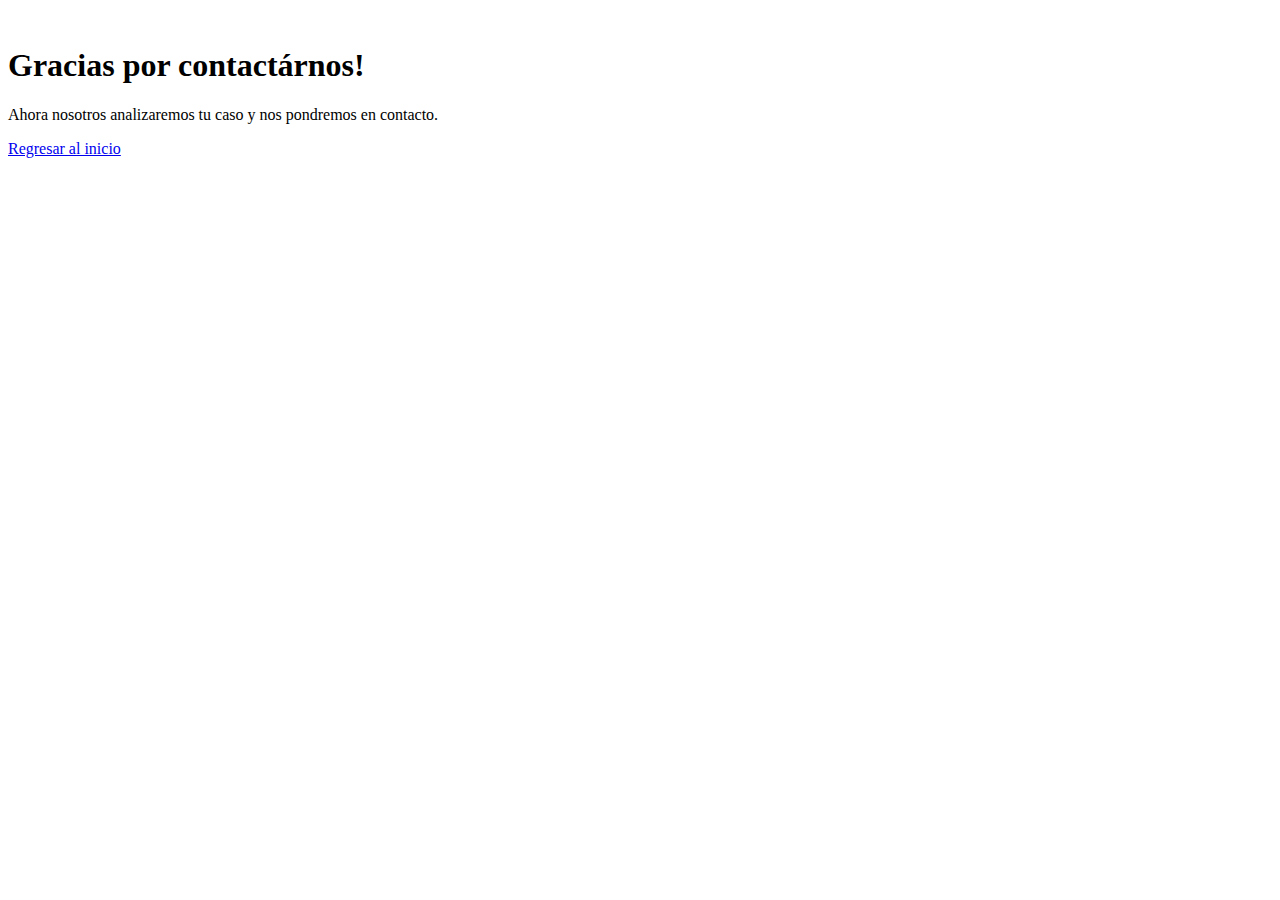
==== gracias.html @ de9c5391 "1.6" ====
<!DOCTYPE html>
<html lang="en">
    <head>
        <meta charset="utf-8">
        <meta name="apple-mobile-web-app-capable" content="yes" />
        <meta name="viewport" content="width=device-width, initial-scale=1.0, maximum-scale=1.0, user-scalable=no" />
        <meta name="apple-mobile-web-app-status-bar-style" content="black" />
        <meta name="viewport" content="width=device-width, initial-scale=1.0">
        <meta name="viewport" content="width=device-width, initial-scale=1.0, maximum-scale=1.0, user-scalable=no" />
        <meta name="apple-mobile-web-app-status-bar-style" content="black" />
        <link rel="shortcut icon" href="startup/flat-ui/images/favicon.ico">
        
        <link rel="stylesheet" href="startup/flat-ui/bootstrap/css/bootstrap.css">
        <link rel="stylesheet" href="startup/flat-ui/css/flat-ui.css">
        <!-- Using only with Flat-UI (free)-->
        <link rel="stylesheet" href="startup/common-files/css/icon-font.css">
        <!-- end -->
        <link rel="stylesheet" href="startup/common-files/css/animations.css">
        <link rel="stylesheet" href="static/css/style.css">
        <link href="css/bootstrap-social.css" rel="stylesheet">
        
        <title></title>
    </head>

    <body>
        <div class="page-wrapper"><header class="header-4 v-center bg-midnight-blue">
    <div class="background">&nbsp;</div>
    <div>
        <div class="container">
            <div class="row">
                <div class="col-sm-6">
                    <div class="hero-unit">
                        <h1>Gracias por contactárnos!</h1>
                        <p>Ahora nosotros analizaremos tu caso y nos pondremos en contacto. </p>
                    </div>
                    <div class="btns">
                        <a class="btn btn-large btn-primary" href="#">Regresar al inicio</a>
                        <a class="fa fa-facebook" href="#"></a>
                         <i ></i>
                       
                        
                    </div>
                </div>
            </div>
        </div>
    </div>
</header>            <!-- Placed at the end of the document so the pages load faster -->
            <script src="startup/common-files/js/jquery-1.10.2.min.js"></script>
            <script src="startup/common-files/js/jquery.bxslider.min.js"></script>
            <script src="startup/common-files/js/jquery.scrollTo-1.4.3.1-min.js"></script>
            <script src="startup/common-files/js/jquery.sharrre.min.js"></script>
            <script src="startup/flat-ui/js/bootstrap.min.js"></script>
            <script src="startup/common-files/js/masonry.pkgd.min.js"></script>
            <script src="startup/common-files/js/modernizr.custom.js"></script>
            <script src="startup/common-files/js/page-transitions.js"></script>
            <script src="startup/common-files/js/easing.min.js"></script>
            <script src="startup/common-files/js/jquery.svg.js"></script>
            <script src="startup/common-files/js/jquery.svganim.js"></script>
            <script src="startup/common-files/js/jquery.backgroundvideo.min.js"></script>
            <script src="startup/common-files/js/froogaloop.min.js"></script>
            <script src="startup/common-files/js/startup-kit.js"></script>
        </div>
    </body>
</html>
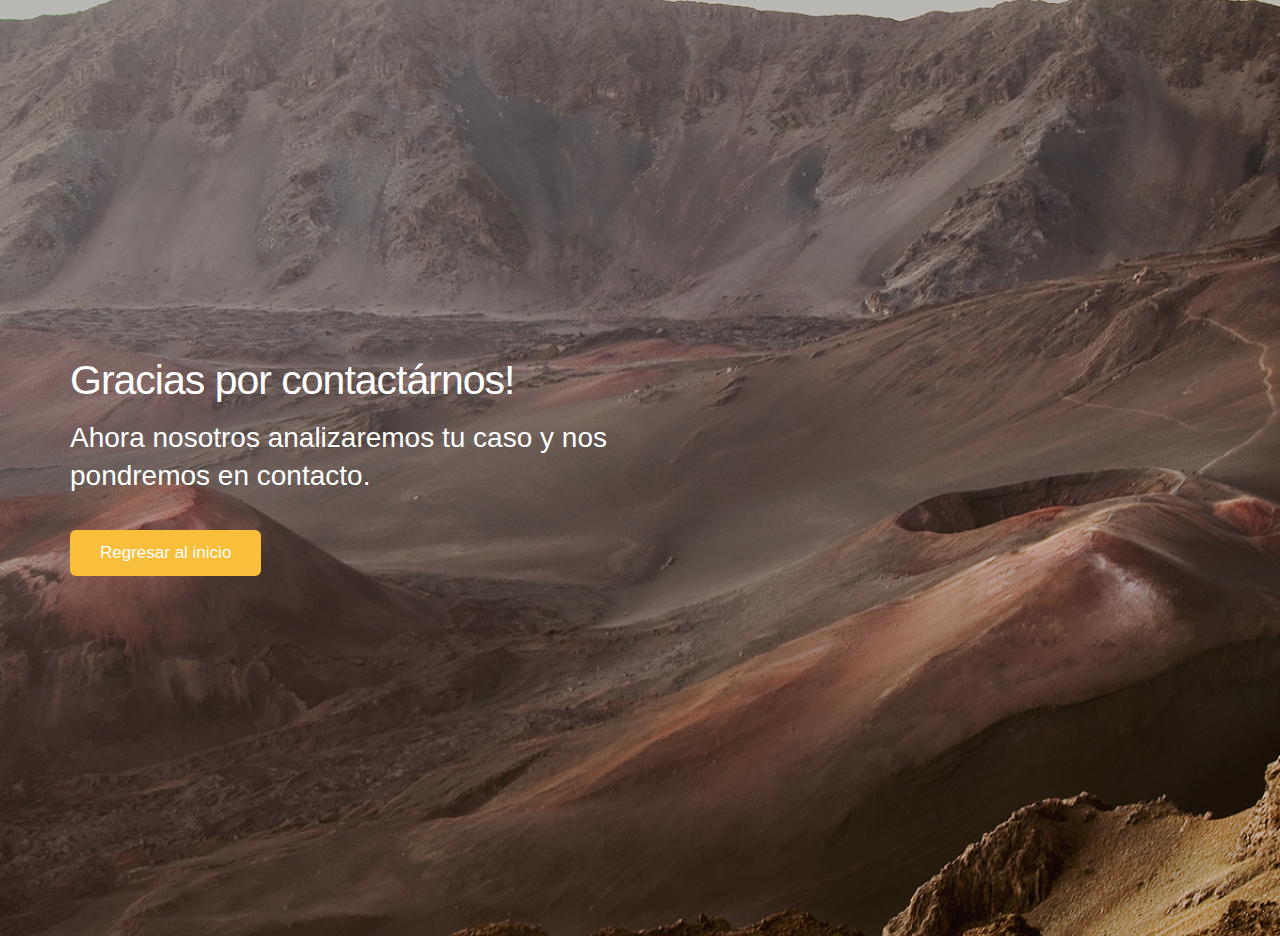
==== commit 13aface8: "1.9" ====
--- a/gracias.html
+++ b/gracias.html
@@ -8,8 +8,8 @@
         <meta name="viewport" content="width=device-width, initial-scale=1.0">
         <meta name="viewport" content="width=device-width, initial-scale=1.0, maximum-scale=1.0, user-scalable=no" />
         <meta name="apple-mobile-web-app-status-bar-style" content="black" />
-        <link rel="shortcut icon" href="startup/flat-ui/images/favicon.ico">
         
+        <link rel="icon" type="image/png" href="favicon.png">
         <link rel="stylesheet" href="startup/flat-ui/bootstrap/css/bootstrap.css">
         <link rel="stylesheet" href="startup/flat-ui/css/flat-ui.css">
         <!-- Using only with Flat-UI (free)-->
@@ -34,7 +34,7 @@
                         <p>Ahora nosotros analizaremos tu caso y nos pondremos en contacto. </p>
                     </div>
                     <div class="btns">
-                        <a class="btn btn-large btn-primary" href="#">Regresar al inicio</a>
+                        <a class="btn btn-large btn-primary" href="index.html">Regresar al inicio</a>
                         <a class="fa fa-facebook" href="#"></a>
                          <i ></i>
                        
--- a/startup/flat-ui/css/flat-ui.css
+++ b/startup/flat-ui/css/flat-ui.css
@@ -0,0 +1,4710 @@
+@font-face {
+  font-family: 'Lato';
+  src: url('../fonts/lato/lato-black.eot');
+  src: url('../fonts/lato/lato-black.eot?#iefix') format('embedded-opentype'), url('../fonts/lato/lato-black.woff') format('woff'), url('../fonts/lato/lato-black.ttf') format('truetype'), url('../fonts/lato/lato-black.svg#latoblack') format('svg');
+  font-weight: 900;
+  font-style: normal;
+}
+@font-face {
+  font-family: 'Lato';
+  src: url('../fonts/lato/lato-bold.eot');
+  src: url('../fonts/lato/lato-bold.eot?#iefix') format('embedded-opentype'), url('../fonts/lato/lato-bold.woff') format('woff'), url('../fonts/lato/lato-bold.ttf') format('truetype'), url('../fonts/lato/lato-bold.svg#latobold') format('svg');
+  font-weight: bold;
+  font-style: normal;
+}
+@font-face {
+  font-family: 'Lato';
+  src: url('../fonts/lato/lato-bolditalic.eot');
+  src: url('../fonts/lato/lato-bolditalic.eot?#iefix') format('embedded-opentype'), url('../fonts/lato/lato-bolditalic.woff') format('woff'), url('../fonts/lato/lato-bolditalic.ttf') format('truetype'), url('../fonts/lato/lato-bolditalic.svg#latobold-italic') format('svg');
+  font-weight: bold;
+  font-style: italic;
+}
+@font-face {
+  font-family: 'Lato';
+  src: url('../fonts/lato/lato-italic.eot');
+  src: url('../fonts/lato/lato-italic.eot?#iefix') format('embedded-opentype'), url('../fonts/lato/lato-italic.woff') format('woff'), url('../fonts/lato/lato-italic.ttf') format('truetype'), url('../fonts/lato/lato-italic.svg#latoitalic') format('svg');
+  font-weight: normal;
+  font-style: italic;
+}
+@font-face {
+  font-family: 'Lato';
+  src: url('../fonts/lato/lato-light.eot');
+  src: url('../fonts/lato/lato-light.eot?#iefix') format('embedded-opentype'), url('../fonts/lato/lato-light.woff') format('woff'), url('../fonts/lato/lato-light.ttf') format('truetype'), url('../fonts/lato/lato-light.svg#latolight') format('svg');
+  font-weight: 300;
+  font-style: normal;
+}
+@font-face {
+  font-family: 'Lato';
+  src: url('../fonts/lato/lato-regular.eot');
+  src: url('../fonts/lato/lato-regular.eot?#iefix') format('embedded-opentype'), url('../fonts/lato/lato-regular.woff') format('woff'), url('../fonts/lato/lato-regular.ttf') format('truetype'), url('../fonts/lato/lato-regular.svg#latoregular') format('svg');
+  font-weight: normal;
+  font-style: normal;
+}
+@font-face {
+  font-family: "Flat-UI-Icons";
+  src: url('../fonts/flat-ui-icons-regular.eot');
+  src: url('../fonts/flat-ui-icons-regular.eot?#iefix') format('embedded-opentype'), url('../fonts/flat-ui-icons-regular.woff') format('woff'), url('../fonts/flat-ui-icons-regular.ttf') format('truetype'), url('../fonts/flat-ui-icons-regular.svg#flat-ui-icons-regular') format('svg');
+  font-weight: normal;
+  font-style: normal;
+}
+/* Use the following CSS code if you want to use data attributes for inserting your icons */
+[data-icon]:before {
+  font-family: 'Flat-UI-Icons';
+  content: attr(data-icon);
+  speak: none;
+  font-weight: normal;
+  font-variant: normal;
+  text-transform: none;
+  -webkit-font-smoothing: antialiased;
+  -moz-osx-font-smoothing: grayscale;
+}
+/* Use the following CSS code if you want to have a class per icon */
+/*
+Instead of a list of all class selectors,
+you can use the generic selector below, but it's slower:
+[class*="fui-"] {
+*/
+.fui-arrow-right,
+.fui-arrow-left,
+.fui-cmd,
+.fui-check-inverted,
+.fui-heart,
+.fui-location,
+.fui-plus,
+.fui-check,
+.fui-cross,
+.fui-list,
+.fui-new,
+.fui-video,
+.fui-photo,
+.fui-volume,
+.fui-time,
+.fui-eye,
+.fui-chat,
+.fui-search,
+.fui-user,
+.fui-mail,
+.fui-lock,
+.fui-gear,
+.fui-radio-unchecked,
+.fui-radio-checked,
+.fui-checkbox-unchecked,
+.fui-checkbox-checked,
+.fui-calendar-solid,
+.fui-pause,
+.fui-play,
+.fui-check-inverted-2 {
+  display: inline-block;
+  font-family: 'Flat-UI-Icons';
+  speak: none;
+  font-style: normal;
+  font-weight: normal;
+  font-variant: normal;
+  text-transform: none;
+  -webkit-font-smoothing: antialiased;
+  -moz-osx-font-smoothing: grayscale;
+}
+.fui-arrow-right:before {
+  content: "\e02c";
+}
+.fui-arrow-left:before {
+  content: "\e02d";
+}
+.fui-cmd:before {
+  content: "\e02f";
+}
+.fui-check-inverted:before {
+  content: "\e006";
+}
+.fui-heart:before {
+  content: "\e007";
+}
+.fui-location:before {
+  content: "\e008";
+}
+.fui-plus:before {
+  content: "\e009";
+}
+.fui-check:before {
+  content: "\e00a";
+}
+.fui-cross:before {
+  content: "\e00b";
+}
+.fui-list:before {
+  content: "\e00c";
+}
+.fui-new:before {
+  content: "\e00d";
+}
+.fui-video:before {
+  content: "\e00e";
+}
+.fui-photo:before {
+  content: "\e00f";
+}
+.fui-volume:before {
+  content: "\e010";
+}
+.fui-time:before {
+  content: "\e011";
+}
+.fui-eye:before {
+  content: "\e012";
+}
+.fui-chat:before {
+  content: "\e013";
+}
+.fui-search:before {
+  content: "\e01c";
+}
+.fui-user:before {
+  content: "\e01d";
+}
+.fui-mail:before {
+  content: "\e01e";
+}
+.fui-lock:before {
+  content: "\e01f";
+}
+.fui-gear:before {
+  content: "\e024";
+}
+.fui-radio-unchecked:before {
+  content: "\e02b";
+}
+.fui-radio-checked:before {
+  content: "\e032";
+}
+.fui-checkbox-unchecked:before {
+  content: "\e033";
+}
+.fui-checkbox-checked:before {
+  content: "\e034";
+}
+.fui-calendar-solid:before {
+  content: "\e022";
+}
+.fui-pause:before {
+  content: "\e03b";
+}
+.fui-play:before {
+  content: "\e03c";
+}
+.fui-check-inverted-2:before {
+  content: "\e000";
+}
+.dropdown-arrow-inverse {
+  border-bottom-color: #34495e !important;
+  border-top-color: #34495e !important;
+}
+body {
+  font-family: "Lato", Helvetica, Arial, sans-serif;
+  font-size: 18px;
+  line-height: 1.72222;
+  color: #34495e;
+  background-color: #ffffff;
+}
+a {
+  color: #16a085;
+  text-decoration: none;
+  -webkit-transition: 0.25s;
+  transition: 0.25s;
+}
+a:hover,
+a:focus {
+  color: #1abc9c;
+  text-decoration: none;
+}
+a:focus {
+  outline: none;
+}
+.img-rounded {
+  border-radius: 6px;
+}
+.img-thumbnail {
+  padding: 4px;
+  line-height: 1.72222;
+  background-color: #ffffff;
+  border: 2px solid #bdc3c7;
+  border-radius: 6px;
+  -webkit-transition: all 0.25s ease-in-out;
+  transition: all 0.25s ease-in-out;
+  display: inline-block;
+  max-width: 100%;
+  height: auto;
+}
+.img-comment {
+  font-size: 15px;
+  line-height: 1.2;
+  font-style: italic;
+  margin: 24px 0;
+}
+h1,
+h2,
+h3,
+h4,
+h5,
+h6,
+.h1,
+.h2,
+.h3,
+.h4,
+.h5,
+.h6 {
+  font-family: inherit;
+  font-weight: 700;
+  line-height: 1.1;
+  color: inherit;
+}
+h1 small,
+h2 small,
+h3 small,
+h4 small,
+h5 small,
+h6 small,
+.h1 small,
+.h2 small,
+.h3 small,
+.h4 small,
+.h5 small,
+.h6 small {
+  color: #e7e9ec;
+}
+h1,
+h2,
+h3 {
+  margin-top: 30px;
+  margin-bottom: 15px;
+}
+h4,
+h5,
+h6 {
+  margin-top: 15px;
+  margin-bottom: 15px;
+}
+h6 {
+  font-weight: normal;
+}
+h1,
+.h1 {
+  font-size: 61px;
+}
+h2,
+.h2 {
+  font-size: 53px;
+}
+h3,
+.h3 {
+  font-size: 40px;
+}
+h4,
+.h4 {
+  font-size: 29px;
+}
+h5,
+.h5 {
+  font-size: 28px;
+}
+h6,
+.h6 {
+  font-size: 24px;
+}
+p {
+  font-size: 18px;
+  line-height: 1.72222;
+  margin: 0 0 15px;
+}
+.lead {
+  margin-bottom: 30px;
+  font-size: 28px;
+  line-height: 1.46428571;
+  font-weight: 300;
+}
+@media (min-width: 768px) {
+  .lead {
+    font-size: 30.006px;
+  }
+}
+small,
+.small {
+  font-size: 83%;
+  line-height: 2.067;
+}
+.text-muted {
+  color: #bdc3c7;
+}
+.text-inverse {
+  color: #ffffff;
+}
+.text-primary {
+  color: #1abc9c;
+}
+a.text-primary:hover {
+  color: #15967d;
+}
+.text-warning {
+  color: #f1c40f;
+}
+a.text-warning:hover {
+  color: #c19d0c;
+}
+.text-danger {
+  color: #e74c3c;
+}
+a.text-danger:hover {
+  color: #b93d30;
+}
+.text-success {
+  color: #2ecc71;
+}
+a.text-success:hover {
+  color: #25a35a;
+}
+.text-info {
+  color: #3498db;
+}
+a.text-info:hover {
+  color: #2a7aaf;
+}
+.bg-primary {
+  color: #ffffff;
+  background-color: #34495e;
+}
+a.bg-primary:hover {
+  background-color: #222f3d;
+}
+.bg-success {
+  background-color: #dff0d8;
+}
+a.bg-success:hover {
+  background-color: #c1e2b3;
+}
+.bg-info {
+  background-color: #d9edf7;
+}
+a.bg-info:hover {
+  background-color: #afd9ee;
+}
+.bg-warning {
+  background-color: #fcf8e3;
+}
+a.bg-warning:hover {
+  background-color: #f7ecb5;
+}
+.bg-danger {
+  background-color: #f2dede;
+}
+a.bg-danger:hover {
+  background-color: #e4b9b9;
+}
+.page-header {
+  padding-bottom: 14px;
+  margin: 60px 0 30px;
+  border-bottom: 1px solid #e7e9ec;
+}
+ul,
+ol {
+  margin-bottom: 15px;
+}
+dl {
+  margin-bottom: 30px;
+}
+dt,
+dd {
+  line-height: 1.72222;
+}
+@media (min-width: 768px) {
+  .dl-horizontal dt {
+    width: 160px;
+  }
+  .dl-horizontal dd {
+    margin-left: 180px;
+  }
+}
+abbr[title],
+abbr[data-original-title] {
+  border-bottom: 1px dotted #bdc3c7;
+}
+blockquote {
+  border-left: 3px solid #e7e9ec;
+  padding: 0 0 0 16px;
+  margin: 0 0 30px;
+}
+blockquote p {
+  font-size: 20px;
+  line-height: 1.55;
+  font-weight: normal;
+  margin-bottom: .4em;
+}
+blockquote small,
+blockquote .small {
+  font-size: 18px;
+  line-height: 1.72222;
+  font-style: italic;
+  color: inherit;
+}
+blockquote small:before,
+blockquote .small:before {
+  content: "";
+}
+blockquote.pull-right {
+  padding-right: 16px;
+  padding-left: 0;
+  border-right: 3px solid #e7e9ec;
+  border-left: 0;
+}
+blockquote.pull-right small:after {
+  content: "";
+}
+address {
+  margin-bottom: 30px;
+  line-height: 1.72222;
+}
+code,
+kbd,
+pre,
+samp {
+  font-family: Monaco, Menlo, Consolas, "Courier New", monospace;
+}
+code {
+  padding: 2px 6px;
+  font-size: 85%;
+  color: #c7254e;
+  background-color: #f9f2f4;
+  border-radius: 4px;
+}
+kbd {
+  padding: 2px 6px;
+  font-size: 85%;
+  color: #ffffff;
+  background-color: #34495e;
+  border-radius: 4px;
+  box-shadow: none;
+}
+pre {
+  padding: 8px;
+  margin: 0 0 15px;
+  font-size: 13px;
+  line-height: 1.72222;
+  color: inherit;
+  background-color: #ffffff;
+  border: 2px solid #e7e9ec;
+  border-radius: 6px;
+  white-space: pre;
+}
+.pre-scrollable {
+  max-height: 340px;
+}
+.thumbnail {
+  display: block;
+  padding: 4px;
+  margin-bottom: 5px;
+  line-height: 1.72222;
+  background-color: #ffffff;
+  border: 2px solid #bdc3c7;
+  border-radius: 6px;
+  -webkit-transition: all 0.25s ease-in-out;
+  transition: all 0.25s ease-in-out;
+}
+.thumbnail > img,
+.thumbnail a > img {
+  display: block;
+  max-width: 100%;
+  height: auto;
+  margin-left: auto;
+  margin-right: auto;
+}
+a.thumbnail:hover,
+a.thumbnail:focus,
+a.thumbnail.active {
+  border-color: #16a085;
+}
+.thumbnail .caption {
+  padding: 9px;
+  color: #34495e;
+}
+.btn {
+  border: none;
+  font-size: 15px;
+  font-weight: normal;
+  line-height: 1.4;
+  border-radius: 4px;
+  padding: 10px 15px;
+  -webkit-font-smoothing: subpixel-antialiased;
+  -webkit-transition: border .25s linear, color .25s linear, background-color .25s linear;
+  transition: border .25s linear, color .25s linear, background-color .25s linear;
+}
+.btn:hover,
+.btn:focus {
+  outline: none;
+  color: #ffffff;
+}
+.btn:active,
+.btn.active {
+  outline: none;
+  -webkit-box-shadow: none;
+  box-shadow: none;
+}
+.btn.disabled,
+.btn[disabled],
+fieldset[disabled] .btn {
+  background-color: #bdc3c7;
+  color: rgba(255, 255, 255, 0.75);
+  opacity: 0.7;
+  filter: alpha(opacity=70);
+}
+.btn > [class^="fui-"] {
+  margin: 0 1px;
+  position: relative;
+  line-height: 1;
+  top: 1px;
+}
+.btn-xs.btn > [class^="fui-"] {
+  font-size: 11px;
+  top: 0;
+}
+.btn-hg.btn > [class^="fui-"] {
+  top: 2px;
+}
+.btn-default {
+  color: #ffffff;
+  background-color: #bdc3c7;
+}
+.btn-default:hover,
+.btn-default:focus,
+.btn-default:active,
+.btn-default.active,
+.open .dropdown-toggle.btn-default {
+  color: #ffffff;
+  background-color: #cacfd2;
+  border-color: #cacfd2;
+}
+.btn-default:active,
+.btn-default.active,
+.open .dropdown-toggle.btn-default {
+  background: #a1a6a9;
+  border-color: #a1a6a9;
+}
+.btn-default.disabled,
+.btn-default[disabled],
+fieldset[disabled] .btn-default,
+.btn-default.disabled:hover,
+.btn-default[disabled]:hover,
+fieldset[disabled] .btn-default:hover,
+.btn-default.disabled:focus,
+.btn-default[disabled]:focus,
+fieldset[disabled] .btn-default:focus,
+.btn-default.disabled:active,
+.btn-default[disabled]:active,
+fieldset[disabled] .btn-default:active,
+.btn-default.disabled.active,
+.btn-default[disabled].active,
+fieldset[disabled] .btn-default.active {
+  background-color: #bdc3c7;
+  border-color: #bdc3c7;
+}
+.btn-primary {
+  color: #ffffff;
+  background-color: #f9be3a;
+}
+.btn-primary:hover,
+.btn-primary:focus,
+.btn-primary:active,
+.btn-primary.active,
+.open .dropdown-toggle.btn-primary {
+  color: #ffffff;
+  background-color: #DD9A03;
+  border-color: #DD9A03;
+}
+.btn-primary:active,
+.btn-primary.active,
+.open .dropdown-toggle.btn-primary {
+  background: #16a085;
+  border-color: #16a085;
+}
+.btn-primary.disabled,
+.btn-primary[disabled],
+fieldset[disabled] .btn-primary,
+.btn-primary.disabled:hover,
+.btn-primary[disabled]:hover,
+fieldset[disabled] .btn-primary:hover,
+.btn-primary.disabled:focus,
+.btn-primary[disabled]:focus,
+fieldset[disabled] .btn-primary:focus,
+.btn-primary.disabled:active,
+.btn-primary[disabled]:active,
+fieldset[disabled] .btn-primary:active,
+.btn-primary.disabled.active,
+.btn-primary[disabled].active,
+fieldset[disabled] .btn-primary.active {
+  background-color: #1abc9c;
+  border-color: #1abc9c;
+}
+.btn-info {
+  color: #ffffff;
+  background-color: #3498db;
+}
+.btn-info:hover,
+.btn-info:focus,
+.btn-info:active,
+.btn-info.active,
+.open .dropdown-toggle.btn-info {
+  color: #ffffff;
+  background-color: #5dade2;
+  border-color: #5dade2;
+}
+.btn-info:active,
+.btn-info.active,
+.open .dropdown-toggle.btn-info {
+  background: #2c81ba;
+  border-color: #2c81ba;
+}
+.btn-info.disabled,
+.btn-info[disabled],
+fieldset[disabled] .btn-info,
+.btn-info.disabled:hover,
+.btn-info[disabled]:hover,
+fieldset[disabled] .btn-info:hover,
+.btn-info.disabled:focus,
+.btn-info[disabled]:focus,
+fieldset[disabled] .btn-info:focus,
+.btn-info.disabled:active,
+.btn-info[disabled]:active,
+fieldset[disabled] .btn-info:active,
+.btn-info.disabled.active,
+.btn-info[disabled].active,
+fieldset[disabled] .btn-info.active {
+  background-color: #3498db;
+  border-color: #3498db;
+}
+.btn-danger {
+  color: #ffffff;
+  background-color: #e74c3c;
+}
+.btn-danger:hover,
+.btn-danger:focus,
+.btn-danger:active,
+.btn-danger.active,
+.open .dropdown-toggle.btn-danger {
+  color: #ffffff;
+  background-color: #ec7063;
+  border-color: #ec7063;
+}
+.btn-danger:active,
+.btn-danger.active,
+.open .dropdown-toggle.btn-danger {
+  background: #c44133;
+  border-color: #c44133;
+}
+.btn-danger.disabled,
+.btn-danger[disabled],
+fieldset[disabled] .btn-danger,
+.btn-danger.disabled:hover,
+.btn-danger[disabled]:hover,
+fieldset[disabled] .btn-danger:hover,
+.btn-danger.disabled:focus,
+.btn-danger[disabled]:focus,
+fieldset[disabled] .btn-danger:focus,
+.btn-danger.disabled:active,
+.btn-danger[disabled]:active,
+fieldset[disabled] .btn-danger:active,
+.btn-danger.disabled.active,
+.btn-danger[disabled].active,
+fieldset[disabled] .btn-danger.active {
+  background-color: #e74c3c;
+  border-color: #e74c3c;
+}
+.btn-success {
+  color: #ffffff;
+  background-color: #2ecc71;
+}
+.btn-success:hover,
+.btn-success:focus,
+.btn-success:active,
+.btn-success.active,
+.open .dropdown-toggle.btn-success {
+  color: #ffffff;
+  background-color: #58d68d;
+  border-color: #58d68d;
+}
+.btn-success:active,
+.btn-success.active,
+.open .dropdown-toggle.btn-success {
+  background: #27ad60;
+  border-color: #27ad60;
+}
+.btn-success.disabled,
+.btn-success[disabled],
+fieldset[disabled] .btn-success,
+.btn-success.disabled:hover,
+.btn-success[disabled]:hover,
+fieldset[disabled] .btn-success:hover,
+.btn-success.disabled:focus,
+.btn-success[disabled]:focus,
+fieldset[disabled] .btn-success:focus,
+.btn-success.disabled:active,
+.btn-success[disabled]:active,
+fieldset[disabled] .btn-success:active,
+.btn-success.disabled.active,
+.btn-success[disabled].active,
+fieldset[disabled] .btn-success.active {
+  background-color: #2ecc71;
+  border-color: #2ecc71;
+}
+.btn-warning {
+  color: #ffffff;
+  background-color: #f1c40f;
+}
+.btn-warning:hover,
+.btn-warning:focus,
+.btn-warning:active,
+.btn-warning.active,
+.open .dropdown-toggle.btn-warning {
+  color: #ffffff;
+  background-color: #f5d313;
+  border-color: #f5d313;
+}
+.btn-warning:active,
+.btn-warning.active,
+.open .dropdown-toggle.btn-warning {
+  background: #cda70d;
+  border-color: #cda70d;
+}
+.btn-warning.disabled,
+.btn-warning[disabled],
+fieldset[disabled] .btn-warning,
+.btn-warning.disabled:hover,
+.btn-warning[disabled]:hover,
+fieldset[disabled] .btn-warning:hover,
+.btn-warning.disabled:focus,
+.btn-warning[disabled]:focus,
+fieldset[disabled] .btn-warning:focus,
+.btn-warning.disabled:active,
+.btn-warning[disabled]:active,
+fieldset[disabled] .btn-warning:active,
+.btn-warning.disabled.active,
+.btn-warning[disabled].active,
+fieldset[disabled] .btn-warning.active {
+  background-color: #f1c40f;
+  border-color: #f1c40f;
+}
+.btn-inverse {
+  color: #ffffff;
+  background-color: #34495e;
+}
+.btn-inverse:hover,
+.btn-inverse:focus,
+.btn-inverse:active,
+.btn-inverse.active,
+.open .dropdown-toggle.btn-inverse {
+  color: #ffffff;
+  background-color: #415b76;
+  border-color: #415b76;
+}
+.btn-inverse:active,
+.btn-inverse.active,
+.open .dropdown-toggle.btn-inverse {
+  background: #2c3e50;
+  border-color: #2c3e50;
+}
+.btn-inverse.disabled,
+.btn-inverse[disabled],
+fieldset[disabled] .btn-inverse,
+.btn-inverse.disabled:hover,
+.btn-inverse[disabled]:hover,
+fieldset[disabled] .btn-inverse:hover,
+.btn-inverse.disabled:focus,
+.btn-inverse[disabled]:focus,
+fieldset[disabled] .btn-inverse:focus,
+.btn-inverse.disabled:active,
+.btn-inverse[disabled]:active,
+fieldset[disabled] .btn-inverse:active,
+.btn-inverse.disabled.active,
+.btn-inverse[disabled].active,
+fieldset[disabled] .btn-inverse.active {
+  background-color: #34495e;
+  border-color: #34495e;
+}
+.btn-embossed {
+  -webkit-box-shadow: inset 0 -2px 0 rgba(0, 0, 0, 0.15);
+  box-shadow: inset 0 -2px 0 rgba(0, 0, 0, 0.15);
+}
+.btn-embossed.active,
+.btn-embossed:active {
+  -webkit-box-shadow: inset 0 2px 0 rgba(0, 0, 0, 0.15);
+  box-shadow: inset 0 2px 0 rgba(0, 0, 0, 0.15);
+}
+.btn-wide {
+  min-width: 140px;
+  padding-left: 30px;
+  padding-right: 30px;
+}
+.btn-link {
+  color: #16a085;
+}
+.btn-link:hover,
+.btn-link:focus {
+  color: #1abc9c;
+  text-decoration: underline;
+  background-color: transparent;
+}
+.btn-link[disabled]:hover,
+fieldset[disabled] .btn-link:hover,
+.btn-link[disabled]:focus,
+fieldset[disabled] .btn-link:focus {
+  color: #bdc3c7;
+  text-decoration: none;
+}
+.btn-hg {
+  padding: 13px 20px;
+  font-size: 22px;
+  line-height: 1.227;
+  border-radius: 6px;
+}
+.btn-lg {
+  padding: 10px 19px;
+  font-size: 17px;
+  line-height: 1.471;
+  border-radius: 6px;
+}
+.btn-sm {
+  padding: 9px 13px;
+  font-size: 13px;
+  line-height: 1.385;
+  border-radius: 4px;
+}
+.btn-xs {
+  padding: 6px 9px;
+  font-size: 12px;
+  line-height: 1.083;
+  border-radius: 3px;
+}
+.btn-tip {
+  font-weight: 300;
+  padding-left: 10px;
+  font-size: 92%;
+}
+.btn-block {
+  white-space: normal;
+}
+.btn-default .caret {
+  border-top-color: #ffffff;
+}
+.btn-primary .caret,
+.btn-success .caret,
+.btn-warning .caret,
+.btn-danger .caret,
+.btn-info .caret {
+  border-top-color: #ffffff;
+}
+.dropup .btn-default .caret {
+  border-bottom-color: #ffffff;
+}
+.dropup .btn-primary .caret,
+.dropup .btn-success .caret,
+.dropup .btn-warning .caret,
+.dropup .btn-danger .caret,
+.dropup .btn-info .caret {
+  border-bottom-color: #ffffff;
+}
+.btn-group-xs > .btn {
+  padding: 6px 9px;
+  font-size: 12px;
+  line-height: 1.083;
+  border-radius: 3px;
+}
+.btn-group-sm > .btn {
+  padding: 9px 13px;
+  font-size: 13px;
+  line-height: 1.385;
+  border-radius: 4px;
+}
+.btn-group-lg > .btn {
+  padding: 10px 19px;
+  font-size: 17px;
+  line-height: 1.471;
+  border-radius: 6px;
+}
+.btn-group-gh > .btn {
+  padding: 13px 20px;
+  font-size: 22px;
+  line-height: 1.227;
+  border-radius: 6px;
+}
+.btn-group > .btn + .btn {
+  margin-left: 0;
+}
+.btn-group > .btn + .dropdown-toggle {
+  border-left: 2px solid rgba(52, 73, 94, 0.15);
+  padding-left: 12px;
+  padding-right: 12px;
+}
+.btn-group > .btn + .dropdown-toggle .caret {
+  margin-left: 3px;
+  margin-right: 3px;
+}
+.btn-group > .btn.btn-gh + .dropdown-toggle .caret {
+  margin-left: 7px;
+  margin-right: 7px;
+}
+.btn-group > .btn.btn-sm + .dropdown-toggle .caret {
+  margin-left: 0;
+  margin-right: 0;
+}
+.dropdown-toggle .caret {
+  margin-left: 8px;
+}
+.btn-group > .btn,
+.btn-group > .dropdown-menu,
+.btn-group > .popover {
+  font-weight: 400;
+}
+.btn-group:focus .dropdown-toggle {
+  outline: none;
+  -webkit-transition: 0.25s;
+  transition: 0.25s;
+}
+.btn-group.open .dropdown-toggle {
+  color: rgba(255, 255, 255, 0.75);
+  -webkit-box-shadow: none;
+  box-shadow: none;
+}
+.btn-toolbar .btn.active {
+  color: #ffffff;
+}
+.btn-toolbar .btn > [class^="fui-"] {
+  font-size: 16px;
+  margin: 0 1px;
+}
+.caret {
+  border-width: 8px 6px;
+  border-bottom-color: #34495e;
+  border-top-color: #34495e;
+  border-style: solid;
+  border-bottom-style: none;
+  -webkit-transition: 0.25s;
+  transition: 0.25s;
+  -webkit-transform: scale(1.001, );
+  -ms-transform: scale(1.001, );
+  transform: scale(1.001, );
+}
+.dropup .caret,
+.dropup .btn-lg .caret,
+.navbar-fixed-bottom .dropdown .caret {
+  border-bottom-width: 8px;
+}
+.btn-lg .caret {
+  border-top-width: 8px;
+  border-right-width: 6px;
+  border-left-width: 6px;
+}
+.select {
+  display: inline-block;
+  margin-bottom: 10px;
+}
+[class*="span"] > .select[class*="span"] {
+  margin-left: 0;
+}
+.select[class*="span"] .btn {
+  width: 100%;
+}
+.select.select-block {
+  display: block;
+  float: none;
+  margin-left: 0;
+  width: auto;
+}
+.select.select-block:before,
+.select.select-block:after {
+  content: " ";
+  /* 1 */
+
+  display: table;
+  /* 2 */
+
+}
+.select.select-block:after {
+  clear: both;
+}
+.select.select-block .btn {
+  width: 100%;
+}
+.select.select-block .dropdown-menu {
+  width: 100%;
+}
+.select .btn {
+  width: 220px;
+}
+.select .btn.btn-hg .filter-option {
+  left: 20px;
+  right: 40px;
+  top: 13px;
+}
+.select .btn.btn-hg .caret {
+  right: 20px;
+}
+.select .btn.btn-lg .filter-option {
+  left: 18px;
+  right: 38px;
+}
+.select .btn.btn-sm .filter-option {
+  left: 13px;
+  right: 33px;
+}
+.select .btn.btn-sm .caret {
+  right: 13px;
+}
+.select .btn.btn-xs .filter-option {
+  left: 13px;
+  right: 33px;
+  top: 5px;
+}
+.select .btn.btn-xs .caret {
+  right: 13px;
+}
+.select .btn .filter-option {
+  height: 26px;
+  left: 13px;
+  overflow: hidden;
+  position: absolute;
+  right: 33px;
+  text-align: left;
+  top: 10px;
+}
+.select .btn .caret {
+  position: absolute;
+  right: 16px;
+  top: 50%;
+  margin-top: -3px;
+}
+.select .btn .dropdown-toggle {
+  border-radius: 6px;
+}
+.select .btn .dropdown-menu {
+  min-width: 100%;
+}
+.select .btn .dropdown-menu dt {
+  cursor: default;
+  display: block;
+  padding: 3px 20px;
+}
+.select .btn .dropdown-menu li:not(.disabled) > a:hover small {
+  color: rgba(255, 255, 255, 0.004);
+}
+.select .btn .dropdown-menu li > a {
+  min-height: 20px;
+}
+.select .btn .dropdown-menu li > a.opt {
+  padding-left: 35px;
+}
+.select .btn .dropdown-menu li small {
+  padding-left: .5em;
+}
+.select .btn .dropdown-menu li > dt small {
+  font-weight: normal;
+}
+.select .btn > .disabled,
+.select .btn .dropdown-menu li.disabled > a {
+  cursor: default;
+}
+.select .caret {
+  border-bottom-color: #ffffff;
+  border-top-color: #ffffff;
+}
+legend {
+  display: block;
+  width: 100%;
+  padding: 0;
+  margin-bottom: 15px;
+  font-size: 24px;
+  line-height: inherit;
+  color: inherit;
+  border-bottom: none;
+}
+textarea {
+  font-size: 20px;
+  line-height: 24px;
+  padding: 5px 11px;
+}
+input[type="search"] {
+  -webkit-appearance: none !important;
+}
+label {
+  font-weight: normal;
+  font-size: 15px;
+  line-height: 2.4;
+}
+.form-control:-moz-placeholder {
+  color: #b2bcc5;
+}
+.form-control::-moz-placeholder {
+  color: #b2bcc5;
+  opacity: 1;
+}
+.form-control:-ms-input-placeholder {
+  color: #b2bcc5;
+}
+.form-control::-webkit-input-placeholder {
+  color: #b2bcc5;
+}
+.form-control.placeholder {
+  color: #b2bcc5;
+}
+.form-control {
+  border: 2px solid #bdc3c7;
+  color: #34495e;
+  font-family: "Lato", Helvetica, Arial, sans-serif;
+  font-size: 15px;
+  line-height: 1.467;
+  padding: 8px 12px;
+  height: 42px;
+  -webkit-appearance: none;
+  border-radius: 6px;
+  -webkit-box-shadow: none;
+  box-shadow: none;
+  -webkit-transition: border .25s linear, color .25s linear, background-color .25s linear;
+  transition: border .25s linear, color .25s linear, background-color .25s linear;
+}
+.form-group.focus .form-control,
+.form-control:focus {
+  border-color: #1abc9c;
+  outline: 0;
+  -webkit-box-shadow: none;
+  box-shadow: none;
+}
+.form-control[disabled],
+.form-control[readonly],
+fieldset[disabled] .form-control {
+  background-color: #f4f6f6;
+  border-color: #d5dbdb;
+  color: #d5dbdb;
+  cursor: default;
+  opacity: 0.7;
+  filter: alpha(opacity=70);
+}
+.form-control.flat {
+  border-color: transparent;
+}
+.form-control.flat:hover {
+  border-color: #bdc3c7;
+}
+.form-control.flat:focus {
+  border-color: #1abc9c;
+}
+.input-sm {
+  height: 35px;
+  padding: 6px 10px;
+  font-size: 13px;
+  line-height: 1.462;
+  border-radius: 6px;
+}
+select.input-sm {
+  height: 35px;
+  line-height: 35px;
+}
+textarea.input-sm,
+select[multiple].input-sm {
+  height: auto;
+}
+.input-lg {
+  height: 45px;
+  padding: 10px 15px;
+  font-size: 17px;
+  line-height: 1.235;
+  border-radius: 6px;
+}
+select.input-lg {
+  height: 45px;
+  line-height: 45px;
+}
+textarea.input-lg,
+select[multiple].input-lg {
+  height: auto;
+}
+.input-hg {
+  height: 53px;
+  padding: 10px 16px;
+  font-size: 22px;
+  line-height: 1.318;
+  border-radius: 6px;
+}
+select.input-hg {
+  height: 53px;
+  line-height: 53px;
+}
+textarea.input-hg,
+select[multiple].input-hg {
+  height: auto;
+}
+.has-warning .help-block,
+.has-warning .control-label,
+.has-warning .radio,
+.has-warning .checkbox,
+.has-warning .radio-inline,
+.has-warning .checkbox-inline {
+  color: #f1c40f;
+}
+.has-warning .form-control {
+  color: #f1c40f;
+  border-color: #f1c40f;
+  -webkit-box-shadow: none;
+  box-shadow: none;
+}
+.has-warning .form-control:-moz-placeholder {
+  color: #f1c40f;
+}
+.has-warning .form-control::-moz-placeholder {
+  color: #f1c40f;
+  opacity: 1;
+}
+.has-warning .form-control:-ms-input-placeholder {
+  color: #f1c40f;
+}
+.has-warning .form-control::-webkit-input-placeholder {
+  color: #f1c40f;
+}
+.has-warning .form-control.placeholder {
+  color: #f1c40f;
+}
+.has-warning .form-control:focus {
+  border-color: #f1c40f;
+  -webkit-box-shadow: none;
+  box-shadow: none;
+}
+.has-warning .input-group-addon {
+  color: #f1c40f;
+  border-color: #f1c40f;
+  background-color: #ffffff;
+}
+.has-error .help-block,
+.has-error .control-label,
+.has-error .radio,
+.has-error .checkbox,
+.has-error .radio-inline,
+.has-error .checkbox-inline {
+  color: #e74c3c;
+}
+.has-error .form-control {
+  color: #e74c3c;
+  border-color: #e74c3c;
+  -webkit-box-shadow: none;
+  box-shadow: none;
+}
+.has-error .form-control:-moz-placeholder {
+  color: #e74c3c;
+}
+.has-error .form-control::-moz-placeholder {
+  color: #e74c3c;
+  opacity: 1;
+}
+.has-error .form-control:-ms-input-placeholder {
+  color: #e74c3c;
+}
+.has-error .form-control::-webkit-input-placeholder {
+  color: #e74c3c;
+}
+.has-error .form-control.placeholder {
+  color: #e74c3c;
+}
+.has-error .form-control:focus {
+  border-color: #e74c3c;
+  -webkit-box-shadow: none;
+  box-shadow: none;
+}
+.has-error .input-group-addon {
+  color: #e74c3c;
+  border-color: #e74c3c;
+  background-color: #ffffff;
+}
+.has-success .help-block,
+.has-success .control-label,
+.has-success .radio,
+.has-success .checkbox,
+.has-success .radio-inline,
+.has-success .checkbox-inline {
+  color: #2ecc71;
+}
+.has-success .form-control {
+  color: #2ecc71;
+  border-color: #2ecc71;
+  -webkit-box-shadow: none;
+  box-shadow: none;
+}
+.has-success .form-control:-moz-placeholder {
+  color: #2ecc71;
+}
+.has-success .form-control::-moz-placeholder {
+  color: #2ecc71;
+  opacity: 1;
+}
+.has-success .form-control:-ms-input-placeholder {
+  color: #2ecc71;
+}
+.has-success .form-control::-webkit-input-placeholder {
+  color: #2ecc71;
+}
+.has-success .form-control.placeholder {
+  color: #2ecc71;
+}
+.has-success .form-control:focus {
+  border-color: #2ecc71;
+  -webkit-box-shadow: none;
+  box-shadow: none;
+}
+.has-success .input-group-addon {
+  color: #2ecc71;
+  border-color: #2ecc71;
+  background-color: #ffffff;
+}
+.help-block {
+  font-size: 15px;
+  margin-bottom: 5px;
+  color: inherit;
+}
+.form-group {
+  position: relative;
+  margin-bottom: 20px;
+}
+.form-horizontal .control-label,
+.form-horizontal .radio,
+.form-horizontal .checkbox,
+.form-horizontal .radio-inline,
+.form-horizontal .checkbox-inline {
+  margin-top: 0;
+  margin-bottom: 0;
+  padding-top: 6px;
+}
+.form-horizontal .form-group {
+  margin-left: -15px;
+  margin-right: -15px;
+}
+.form-horizontal .form-group:before,
+.form-horizontal .form-group:after {
+  content: " ";
+  /* 1 */
+
+  display: table;
+  /* 2 */
+
+}
+.form-horizontal .form-group:after {
+  clear: both;
+}
+.form-horizontal .form-control-static {
+  padding-top: 6px;
+}
+.form-group {
+  position: relative;
+}
+.form-control + .input-icon {
+  position: absolute;
+  top: 2px;
+  right: 2px;
+  line-height: 37px;
+  vertical-align: middle;
+  font-size: 20px;
+  color: #b2bcc5;
+  background-color: #ffffff;
+  padding: 0 12px 0 0;
+  border-radius: 6px;
+}
+.input-hg + .input-icon {
+  line-height: 49px;
+  padding: 0 16px 0 0;
+}
+.input-lg + .input-icon {
+  line-height: 41px;
+  padding: 0 15px 0 0;
+}
+.input-sm + .input-icon {
+  font-size: 18px;
+  line-height: 30px;
+  padding: 0 10px 0 0;
+}
+.has-success .input-icon {
+  color: #2ecc71;
+}
+.has-warning .input-icon {
+  color: #f1c40f;
+}
+.has-error .input-icon {
+  color: #e74c3c;
+}
+.form-control[disabled] + .input-icon,
+.form-control[readonly] + .input-icon,
+fieldset[disabled] .form-control + .input-icon,
+.form-control.disabled + .input-icon {
+  color: #d5dbdb;
+  background-color: transparent;
+  opacity: 0.7;
+  filter: alpha(opacity=70);
+}
+.input-group-hg > .form-control,
+.input-group-hg > .input-group-addon,
+.input-group-hg > .input-group-btn > .btn {
+  height: 53px;
+  padding: 10px 16px;
+  font-size: 22px;
+  line-height: 1.318;
+  border-radius: 6px;
+}
+select.input-group-hg > .form-control,
+select.input-group-hg > .input-group-addon,
+select.input-group-hg > .input-group-btn > .btn {
+  height: 53px;
+  line-height: 53px;
+}
+textarea.input-group-hg > .form-control,
+textarea.input-group-hg > .input-group-addon,
+textarea.input-group-hg > .input-group-btn > .btn,
+select[multiple].input-group-hg > .form-control,
+select[multiple].input-group-hg > .input-group-addon,
+select[multiple].input-group-hg > .input-group-btn > .btn {
+  height: auto;
+}
+.input-group-lg > .form-control,
+.input-group-lg > .input-group-addon,
+.input-group-lg > .input-group-btn > .btn {
+  height: 45px;
+  padding: 10px 15px;
+  font-size: 17px;
+  line-height: 1.235;
+  border-radius: 6px;
+}
+select.input-group-lg > .form-control,
+select.input-group-lg > .input-group-addon,
+select.input-group-lg > .input-group-btn > .btn {
+  height: 45px;
+  line-height: 45px;
+}
+textarea.input-group-lg > .form-control,
+textarea.input-group-lg > .input-group-addon,
+textarea.input-group-lg > .input-group-btn > .btn,
+select[multiple].input-group-lg > .form-control,
+select[multiple].input-group-lg > .input-group-addon,
+select[multiple].input-group-lg > .input-group-btn > .btn {
+  height: auto;
+}
+.input-group-sm > .form-control,
+.input-group-sm > .input-group-addon,
+.input-group-sm > .input-group-btn > .btn {
+  height: 35px;
+  padding: 6px 10px;
+  font-size: 13px;
+  line-height: 1.462;
+  border-radius: 6px;
+}
+select.input-group-sm > .form-control,
+select.input-group-sm > .input-group-addon,
+select.input-group-sm > .input-group-btn > .btn {
+  height: 35px;
+  line-height: 35px;
+}
+textarea.input-group-sm > .form-control,
+textarea.input-group-sm > .input-group-addon,
+textarea.input-group-sm > .input-group-btn > .btn,
+select[multiple].input-group-sm > .form-control,
+select[multiple].input-group-sm > .input-group-addon,
+select[multiple].input-group-sm > .input-group-btn > .btn {
+  height: auto;
+}
+.input-group-addon {
+  padding: 10px 12px;
+  font-size: 15px;
+  color: #ffffff;
+  text-align: center;
+  background-color: #bdc3c7;
+  border: 1px solid #bdc3c7;
+  border-radius: 6px;
+  -webkit-transition: border .25s linear, color .25s linear, background-color .25s linear;
+  transition: border .25s linear, color .25s linear, background-color .25s linear;
+}
+.input-group-hg .input-group-addon,
+.input-group-lg .input-group-addon,
+.input-group-sm .input-group-addon {
+  line-height: 1;
+}
+.input-group .form-control:first-child,
+.input-group-addon:first-child,
+.input-group-btn:first-child > .btn,
+.input-group-btn:first-child > .dropdown-toggle,
+.input-group-btn:last-child > .btn:not(:last-child):not(.dropdown-toggle) {
+  border-bottom-right-radius: 0;
+  border-top-right-radius: 0;
+}
+.input-group .form-control:last-child,
+.input-group-addon:last-child,
+.input-group-btn:last-child > .btn,
+.input-group-btn:last-child > .dropdown-toggle,
+.input-group-btn:first-child > .btn:not(:first-child) {
+  border-bottom-left-radius: 0;
+  border-top-left-radius: 0;
+}
+.form-group.focus .input-group-addon,
+.input-group.focus .input-group-addon {
+  background-color: #1abc9c;
+  border-color: #1abc9c;
+}
+.form-group.focus .input-group-btn > .btn-default + .btn-default,
+.input-group.focus .input-group-btn > .btn-default + .btn-default {
+  border-left-color: #16a085;
+}
+.form-group.focus .input-group-btn .btn,
+.input-group.focus .input-group-btn .btn {
+  border-color: #1abc9c;
+  background-color: #ffffff;
+  color: #1abc9c;
+}
+.form-group.focus .input-group-btn .btn-default,
+.input-group.focus .input-group-btn .btn-default {
+  color: #ffffff;
+  background-color: #1abc9c;
+}
+.form-group.focus .input-group-btn .btn-default:hover,
+.input-group.focus .input-group-btn .btn-default:hover,
+.form-group.focus .input-group-btn .btn-default:focus,
+.input-group.focus .input-group-btn .btn-default:focus,
+.form-group.focus .input-group-btn .btn-default:active,
+.input-group.focus .input-group-btn .btn-default:active,
+.form-group.focus .input-group-btn .btn-default.active,
+.input-group.focus .input-group-btn .btn-default.active,
+.open .dropdown-toggle.form-group.focus .input-group-btn .btn-default,
+.open .dropdown-toggle.input-group.focus .input-group-btn .btn-default {
+  color: #ffffff;
+  background-color: #48c9b0;
+  border-color: #48c9b0;
+}
+.form-group.focus .input-group-btn .btn-default:active,
+.input-group.focus .input-group-btn .btn-default:active,
+.form-group.focus .input-group-btn .btn-default.active,
+.input-group.focus .input-group-btn .btn-default.active,
+.open .dropdown-toggle.form-group.focus .input-group-btn .btn-default,
+.open .dropdown-toggle.input-group.focus .input-group-btn .btn-default {
+  background: #16a085;
+  border-color: #16a085;
+}
+.form-group.focus .input-group-btn .btn-default.disabled,
+.input-group.focus .input-group-btn .btn-default.disabled,
+.form-group.focus .input-group-btn .btn-default[disabled],
+.input-group.focus .input-group-btn .btn-default[disabled],
+fieldset[disabled] .form-group.focus .input-group-btn .btn-default,
+fieldset[disabled] .input-group.focus .input-group-btn .btn-default,
+.form-group.focus .input-group-btn .btn-default.disabled:hover,
+.input-group.focus .input-group-btn .btn-default.disabled:hover,
+.form-group.focus .input-group-btn .btn-default[disabled]:hover,
+.input-group.focus .input-group-btn .btn-default[disabled]:hover,
+fieldset[disabled] .form-group.focus .input-group-btn .btn-default:hover,
+fieldset[disabled] .input-group.focus .input-group-btn .btn-default:hover,
+.form-group.focus .input-group-btn .btn-default.disabled:focus,
+.input-group.focus .input-group-btn .btn-default.disabled:focus,
+.form-group.focus .input-group-btn .btn-default[disabled]:focus,
+.input-group.focus .input-group-btn .btn-default[disabled]:focus,
+fieldset[disabled] .form-group.focus .input-group-btn .btn-default:focus,
+fieldset[disabled] .input-group.focus .input-group-btn .btn-default:focus,
+.form-group.focus .input-group-btn .btn-default.disabled:active,
+.input-group.focus .input-group-btn .btn-default.disabled:active,
+.form-group.focus .input-group-btn .btn-default[disabled]:active,
+.input-group.focus .input-group-btn .btn-default[disabled]:active,
+fieldset[disabled] .form-group.focus .input-group-btn .btn-default:active,
+fieldset[disabled] .input-group.focus .input-group-btn .btn-default:active,
+.form-group.focus .input-group-btn .btn-default.disabled.active,
+.input-group.focus .input-group-btn .btn-default.disabled.active,
+.form-group.focus .input-group-btn .btn-default[disabled].active,
+.input-group.focus .input-group-btn .btn-default[disabled].active,
+fieldset[disabled] .form-group.focus .input-group-btn .btn-default.active,
+fieldset[disabled] .input-group.focus .input-group-btn .btn-default.active {
+  background-color: #1abc9c;
+  border-color: #1abc9c;
+}
+.input-group-btn .btn {
+  background-color: #ffffff;
+  border: 2px solid #bdc3c7;
+  color: #bdc3c7;
+  line-height: 18px;
+}
+.input-group-btn .btn-default {
+  color: #ffffff;
+  background-color: #bdc3c7;
+}
+.input-group-btn .btn-default:hover,
+.input-group-btn .btn-default:focus,
+.input-group-btn .btn-default:active,
+.input-group-btn .btn-default.active,
+.open .dropdown-toggle.input-group-btn .btn-default {
+  color: #ffffff;
+  background-color: #cacfd2;
+  border-color: #cacfd2;
+}
+.input-group-btn .btn-default:active,
+.input-group-btn .btn-default.active,
+.open .dropdown-toggle.input-group-btn .btn-default {
+  background: #a1a6a9;
+  border-color: #a1a6a9;
+}
+.input-group-btn .btn-default.disabled,
+.input-group-btn .btn-default[disabled],
+fieldset[disabled] .input-group-btn .btn-default,
+.input-group-btn .btn-default.disabled:hover,
+.input-group-btn .btn-default[disabled]:hover,
+fieldset[disabled] .input-group-btn .btn-default:hover,
+.input-group-btn .btn-default.disabled:focus,
+.input-group-btn .btn-default[disabled]:focus,
+fieldset[disabled] .input-group-btn .btn-default:focus,
+.input-group-btn .btn-default.disabled:active,
+.input-group-btn .btn-default[disabled]:active,
+fieldset[disabled] .input-group-btn .btn-default:active,
+.input-group-btn .btn-default.disabled.active,
+.input-group-btn .btn-default[disabled].active,
+fieldset[disabled] .input-group-btn .btn-default.active {
+  background-color: #bdc3c7;
+  border-color: #bdc3c7;
+}
+.input-group-hg .input-group-btn .btn {
+  line-height: 31px;
+}
+.input-group-lg .input-group-btn .btn {
+  line-height: 21px;
+}
+.input-group-sm .input-group-btn .btn {
+  line-height: 19px;
+}
+.input-group-btn:first-child > .btn {
+  border-right-width: 0;
+  margin-right: -2px;
+}
+.input-group-btn:last-child > .btn {
+  border-left-width: 0;
+  margin-left: -2px;
+}
+.input-group-btn > .btn-default + .btn-default {
+  border-left: 2px solid #bdc3c7;
+}
+.input-group-btn > .btn:first-child + .btn .caret {
+  margin-left: 0;
+}
+.input-group-rounded .input-group-btn + .form-control,
+.input-group-rounded .input-group-btn:last-child .btn {
+  border-bottom-right-radius: 20px;
+  border-top-right-radius: 20px;
+}
+.input-group-hg.input-group-rounded .input-group-btn + .form-control,
+.input-group-hg.input-group-rounded .input-group-btn:last-child .btn {
+  border-bottom-right-radius: 27px;
+  border-top-right-radius: 27px;
+}
+.input-group-lg.input-group-rounded .input-group-btn + .form-control,
+.input-group-lg.input-group-rounded .input-group-btn:last-child .btn {
+  border-bottom-right-radius: 25px;
+  border-top-right-radius: 25px;
+}
+.input-group-rounded .form-control:first-child,
+.input-group-rounded .input-group-btn:first-child .btn {
+  border-bottom-left-radius: 20px;
+  border-top-left-radius: 20px;
+}
+.input-group-hg.input-group-rounded .form-control:first-child,
+.input-group-hg.input-group-rounded .input-group-btn:first-child .btn {
+  border-bottom-left-radius: 27px;
+  border-top-left-radius: 27px;
+}
+.input-group-lg.input-group-rounded .form-control:first-child,
+.input-group-lg.input-group-rounded .input-group-btn:first-child .btn {
+  border-bottom-left-radius: 25px;
+  border-top-left-radius: 25px;
+}
+.input-group-rounded .input-group-btn + .form-control {
+  padding-left: 0;
+}
+.checkbox,
+.radio {
+  margin-bottom: 12px;
+  padding-left: 32px;
+  position: relative;
+  -webkit-transition: color 0.25s linear;
+  transition: color 0.25s linear;
+  font-size: 14px;
+  line-height: 1.5;
+}
+.checkbox input,
+.radio input {
+  outline: none !important;
+  display: none;
+}
+.checkbox .icons,
+.radio .icons {
+  color: #bdc3c7;
+  display: block;
+  height: 20px;
+  left: 0;
+  position: absolute;
+  top: 0;
+  width: 20px;
+  text-align: center;
+  line-height: 21px;
+  font-size: 20px;
+  cursor: pointer;
+  -webkit-transition: color 0.25s linear;
+  transition: color 0.25s linear;
+}
+.checkbox .icons .first-icon,
+.radio .icons .first-icon,
+.checkbox .icons .second-icon,
+.radio .icons .second-icon {
+  display: inline-table;
+  position: absolute;
+  left: 0;
+  top: 0;
+  background-color: transparent;
+  margin: 0;
+  opacity: 1;
+  filter: alpha(opacity=100);
+}
+.checkbox .icons .second-icon,
+.radio .icons .second-icon {
+  opacity: 0;
+  filter: alpha(opacity=0);
+}
+.checkbox:hover,
+.radio:hover {
+  -webkit-transition: color 0.25s linear;
+  transition: color 0.25s linear;
+}
+.checkbox:hover .first-icon,
+.radio:hover .first-icon {
+  opacity: 0;
+  filter: alpha(opacity=0);
+}
+.checkbox:hover .second-icon,
+.radio:hover .second-icon {
+  opacity: 1;
+  filter: alpha(opacity=100);
+}
+.checkbox.checked,
+.radio.checked {
+  color: #1abc9c;
+}
+.checkbox.checked .first-icon,
+.radio.checked .first-icon {
+  opacity: 0;
+  filter: alpha(opacity=0);
+}
+.checkbox.checked .second-icon,
+.radio.checked .second-icon {
+  opacity: 1;
+  filter: alpha(opacity=100);
+  color: #1abc9c;
+  -webkit-transition: color 0.25s linear;
+  transition: color 0.25s linear;
+}
+.checkbox.disabled,
+.radio.disabled {
+  cursor: default;
+  color: #e6e8ea;
+}
+.checkbox.disabled .icons,
+.radio.disabled .icons {
+  color: #e6e8ea;
+}
+.checkbox.disabled .first-icon,
+.radio.disabled .first-icon {
+  opacity: 1;
+  filter: alpha(opacity=100);
+}
+.checkbox.disabled .second-icon,
+.radio.disabled .second-icon {
+  opacity: 0;
+  filter: alpha(opacity=0);
+}
+.checkbox.disabled.checked .icons,
+.radio.disabled.checked .icons {
+  color: #e6e8ea;
+}
+.checkbox.disabled.checked .first-icon,
+.radio.disabled.checked .first-icon {
+  opacity: 0;
+  filter: alpha(opacity=0);
+}
+.checkbox.disabled.checked .second-icon,
+.radio.disabled.checked .second-icon {
+  opacity: 1;
+  filter: alpha(opacity=100);
+  color: #e6e8ea;
+}
+.checkbox.primary .icons,
+.radio.primary .icons {
+  color: #34495e;
+}
+.checkbox.primary.checked,
+.radio.primary.checked {
+  color: #1abc9c;
+}
+.checkbox.primary.checked .icons,
+.radio.primary.checked .icons {
+  color: #1abc9c;
+}
+.checkbox.primary.disabled,
+.radio.primary.disabled {
+  cursor: default;
+  color: #bdc3c7;
+}
+.checkbox.primary.disabled .icons,
+.radio.primary.disabled .icons {
+  color: #bdc3c7;
+}
+.checkbox.primary.disabled.checked .icons,
+.radio.primary.disabled.checked .icons {
+  color: #bdc3c7;
+}
+.radio + .radio,
+.checkbox + .checkbox {
+  margin-top: 10px;
+}
+.navbar {
+  font-size: 16px;
+  min-height: 53px;
+  margin-bottom: 30px;
+  border: none;
+  border-radius: 6px;
+}
+@media (min-width: 768px) {
+  .navbar-header {
+    float: left;
+  }
+}
+.navbar-collapse {
+  box-shadow: none;
+  padding-right: 21px;
+  padding-left: 21px;
+}
+@media (min-width: 768px) {
+  .navbar-collapse .navbar-nav.navbar-left:first-child {
+    margin-left: -21px;
+  }
+  .navbar-collapse .navbar-nav.navbar-left:first-child > li:first-child a {
+    border-bottom-left-radius: 6px;
+    border-top-left-radius: 6px;
+  }
+  .navbar-collapse .navbar-nav.navbar-right:last-child {
+    margin-right: -21px;
+  }
+  .navbar > .container .navbar-collapse .navbar-nav.navbar-right:last-child {
+    margin-right: -36px;
+  }
+  .navbar-collapse .navbar-nav.navbar-right:last-child > .dropdown:last-child > a {
+    border-radius: 0 6px 6px 0;
+  }
+  .navbar-collapse .navbar-form.navbar-right:last-child {
+    margin-right: -17px;
+  }
+  .navbar-fixed-top .navbar-collapse .navbar-form.navbar-right:last-child,
+  .navbar-fixed-bottom .navbar-collapse .navbar-form.navbar-right:last-child {
+    margin-right: 0;
+  }
+}
+@media (max-width: 767px) {
+  .navbar-collapse .navbar-nav.navbar-right:last-child {
+    margin-bottom: 3px;
+  }
+}
+.container > .navbar-header,
+.container-fluid > .navbar-header,
+.container > .navbar-collapse,
+.container-fluid > .navbar-collapse {
+  margin-right: -21px;
+  margin-left: -21px;
+}
+@media (min-width: 768px) {
+  .container > .navbar-header,
+  .container-fluid > .navbar-header,
+  .container > .navbar-collapse,
+  .container-fluid > .navbar-collapse {
+    margin-right: 0;
+    margin-left: 0;
+  }
+}
+.navbar-static-top {
+  z-index: 1000;
+  border-width: 0;
+  border-radius: 0;
+}
+.navbar-fixed-top,
+.navbar-fixed-bottom {
+  z-index: 1030;
+  border-radius: 0;
+}
+.navbar-fixed-top {
+  border-width: 0;
+}
+.navbar-fixed-bottom {
+  margin-bottom: 0;
+  border-width: 0;
+}
+.navbar-brand {
+  font-size: 24px;
+  line-height: 1.042;
+  font-weight: 700;
+  padding: 14px 21px;
+}
+.navbar-brand > [class*="fui-"] {
+  font-size: 19px;
+  line-height: 1.263;
+  vertical-align: top;
+}
+@media (min-width: 768px) {
+  .navbar > .container .navbar-brand,
+  .navbar > .container-fluid .navbar-brand {
+    margin-left: -21px;
+  }
+}
+.navbar-toggle {
+  border: none;
+  color: #34495e;
+  margin: 0 0 0 21px;
+  padding: 0 21px;
+  height: 53px;
+  line-height: 53px;
+}
+.navbar-toggle:before {
+  color: #16a085;
+  content: "\e00c";
+  font-family: "Flat-UI-Icons";
+  font-size: 22px;
+  font-style: normal;
+  font-weight: normal;
+  -webkit-font-smoothing: antialiased;
+  -webkit-transition: color 0.25s linear;
+  transition: color 0.25s linear;
+}
+.navbar-toggle:hover,
+.navbar-toggle:focus {
+  outline: none;
+}
+.navbar-toggle:hover:before,
+.navbar-toggle:focus:before {
+  color: #1abc9c;
+}
+.navbar-toggle .icon-bar {
+  display: none;
+}
+@media (min-width: 768px) {
+  .navbar-toggle {
+    display: none;
+  }
+}
+.navbar-nav {
+  margin: 0;
+}
+.navbar-nav > li > a {
+  font-size: 16px;
+  padding: 15px 21px;
+  line-height: 23px;
+  font-weight: 700;
+}
+.navbar-nav .dropdown-toggle .caret {
+  border-top-color: #16a085;
+  border-bottom-color: #16a085;
+  border-width: 8px 6px 0;
+  margin-left: 12px;
+}
+.navbar-nav > li > a:hover,
+.navbar-nav > li > a:focus,
+.navbar-nav .open > a:focus,
+.navbar-nav .open > a:hover {
+  background-color: transparent;
+}
+.navbar-nav > li > a:hover .caret,
+.navbar-nav > li > a:focus .caret,
+.navbar-nav .open > a:focus .caret,
+.navbar-nav .open > a:hover .caret {
+  border-top-color: #1abc9c;
+  border-bottom-color: #1abc9c;
+}
+.navbar-nav [class^="fui-"] {
+  line-height: 20px;
+  position: relative;
+  top: 1px;
+}
+.navbar-nav .visible-sm > [class^="fui-"],
+.navbar-nav .visible-xs > [class^="fui-"] {
+  margin-left: 12px;
+}
+@media (max-width: 767px) {
+  .navbar-nav {
+    margin: 0 -21px;
+  }
+  .navbar-nav .open .dropdown-menu > li > a,
+  .navbar-nav .open .dropdown-menu .dropdown-header {
+    padding: 7px 15px 7px 31px !important;
+  }
+  .navbar-nav .open .dropdown-menu > li > a {
+    line-height: 23px;
+  }
+  .navbar-nav > li > a {
+    padding-top: 7px;
+    padding-bottom: 7px;
+  }
+}
+.navbar-input {
+  height: 35px;
+  padding: 5px 10px;
+  font-size: 13px;
+  line-height: 1.4;
+  border-radius: 6px;
+}
+select.navbar-input {
+  height: 35px;
+  line-height: 35px;
+}
+textarea.navbar-input,
+select[multiple].navbar-input {
+  height: auto;
+}
+.navbar-form {
+  -webkit-box-shadow: none;
+  box-shadow: none;
+  margin-top: 0;
+  margin-bottom: 0;
+  padding-right: 19px;
+  padding-left: 19px;
+  padding-top: 9px;
+  padding-bottom: 9px;
+}
+@media (max-width: 767px) {
+  .navbar-form .form-group {
+    margin-bottom: 5px;
+  }
+}
+@media (max-width: 767px) {
+  .navbar-form {
+    margin: 3px -21px;
+    width: auto;
+  }
+}
+@media (min-width: 768px) {
+  .navbar-nav + .navbar-form.navbar-left,
+  .navbar-form.navbar-right:last-child {
+    width: 260px;
+  }
+}
+.navbar-form .form-control,
+.navbar-form .input-group-addon,
+.navbar-form .btn {
+  height: 35px;
+  padding: 5px 10px;
+  font-size: 13px;
+  line-height: 1.4;
+  border-radius: 6px;
+}
+select.navbar-form .form-control,
+select.navbar-form .input-group-addon,
+select.navbar-form .btn {
+  height: 35px;
+  line-height: 35px;
+}
+textarea.navbar-form .form-control,
+textarea.navbar-form .input-group-addon,
+textarea.navbar-form .btn,
+select[multiple].navbar-form .form-control,
+select[multiple].navbar-form .input-group-addon,
+select[multiple].navbar-form .btn {
+  height: auto;
+}
+.navbar-form .input-group .form-control:first-child,
+.navbar-form .input-group-addon:first-child,
+.navbar-form .input-group-btn:first-child > .btn,
+.navbar-form .input-group-btn:first-child > .dropdown-toggle,
+.navbar-form .input-group-btn:last-child > .btn:not(:last-child):not(.dropdown-toggle) {
+  border-bottom-right-radius: 0;
+  border-top-right-radius: 0;
+}
+.navbar-form .input-group .form-control:last-child,
+.navbar-form .input-group-addon:last-child,
+.navbar-form .input-group-btn:last-child > .btn,
+.navbar-form .input-group-btn:last-child > .dropdown-toggle,
+.navbar-form .input-group-btn:first-child > .btn:not(:first-child) {
+  border-bottom-left-radius: 0;
+  border-top-left-radius: 0;
+}
+.navbar-form .form-control {
+  font-size: 15px;
+  border-radius: 5px;
+  display: table-cell;
+}
+.navbar-form .form-group + .btn {
+  font-size: 15px;
+  border-radius: 5px;
+  margin-left: 4px;
+}
+@media (max-width: 767px) {
+  .navbar-form .form-group {
+    margin-bottom: 0;
+  }
+  .navbar-form .form-group + .btn {
+    margin-top: 9px;
+    margin-left: 0;
+  }
+}
+.navbar-nav > li > .dropdown-menu {
+  min-width: 100%;
+  border-radius: 4px;
+}
+@media (max-width: 767px) {
+  .navbar-nav > li > .dropdown-menu {
+    -webkit-transition: all 0s;
+    transition: all 0s;
+    display: none;
+  }
+}
+@media (max-width: 767px) {
+  .navbar-nav > li.open > .dropdown-menu {
+    margin-top: 0 !important;
+    display: block;
+  }
+}
+.navbar-fixed-bottom .navbar-nav > li > .dropdown-menu {
+  border-bottom-right-radius: 4px;
+  border-bottom-left-radius: 4px;
+}
+.navbar-nav > .open > .dropdown-toggle,
+.navbar-nav > .open > .dropdown-toggle:focus,
+.navbar-nav > .open > .dropdown-toggle:hover {
+  background-color: transparent;
+}
+.navbar-text {
+  font-size: 16px;
+  line-height: 1.438;
+  color: #34495e;
+  margin-top: 0;
+  margin-bottom: 0;
+  padding-top: 15px;
+  padding-bottom: 15px;
+}
+@media (min-width: 768px) {
+  .navbar-text {
+    margin-left: 21px;
+    margin-right: 21px;
+  }
+  .navbar-text.navbar-right:last-child {
+    margin-right: 0;
+  }
+}
+.navbar-btn {
+  margin-top: 6px;
+  margin-bottom: 6px;
+}
+.navbar-btn.btn-sm {
+  margin-top: 9px;
+  margin-bottom: 8px;
+}
+.navbar-btn.btn-xs {
+  margin-top: 14px;
+  margin-bottom: 14px;
+}
+.navbar-unread,
+.navbar-new {
+  font-family: "Lato", Helvetica, Arial, sans-serif;
+  background-color: #1abc9c;
+  border-radius: 50%;
+  color: #ffffff;
+  font-size: 0;
+  font-weight: 700;
+  height: 6px;
+  line-height: 1;
+  position: absolute;
+  right: 12px;
+  text-align: center;
+  top: 35%;
+  width: 6px;
+  z-index: 10;
+}
+@media (max-width: 768px) {
+  .navbar-unread,
+  .navbar-new {
+    position: static;
+    float: right;
+    margin: 0 0 0 10px;
+  }
+}
+.active .navbar-unread,
+.active .navbar-new {
+  background-color: #ffffff;
+  display: none;
+}
+.navbar-new {
+  background-color: #e74c3c;
+  font-size: 12px;
+  height: 18px;
+  line-height: 17px;
+  margin: -6px -10px;
+  min-width: 18px;
+  padding: 0 1px;
+  width: auto;
+  -webkit-font-smoothing: subpixel-antialiased;
+}
+.navbar-default {
+  background-color: #ecf0f1;
+}
+.navbar-default .navbar-brand {
+  color: #34495e;
+}
+.navbar-default .navbar-brand:hover,
+.navbar-default .navbar-brand:focus {
+  color: #1abc9c;
+  background-color: transparent;
+}
+.navbar-default .navbar-toggle:before {
+  color: #34495e;
+}
+.navbar-default .navbar-toggle:hover,
+.navbar-default .navbar-toggle:focus {
+  background-color: transparent;
+}
+.navbar-default .navbar-toggle:hover:before,
+.navbar-default .navbar-toggle:focus:before {
+  color: #1abc9c;
+}
+.navbar-default .navbar-collapse,
+.navbar-default .navbar-form {
+  border-color: #e5e9ea;
+  border-width: 2px;
+}
+.navbar-default .navbar-nav > li > a {
+  color: #34495e;
+}
+.navbar-default .navbar-nav > li > a:hover,
+.navbar-default .navbar-nav > li > a:focus {
+  color: #1abc9c;
+  background-color: transparent;
+}
+.navbar-default .navbar-nav > .active > a,
+.navbar-default .navbar-nav > .active > a:hover,
+.navbar-default .navbar-nav > .active > a:focus {
+  color: #1abc9c;
+  background-color: transparent;
+}
+.navbar-default .navbar-nav > .disabled > a,
+.navbar-default .navbar-nav > .disabled > a:hover,
+.navbar-default .navbar-nav > .disabled > a:focus {
+  color: #cccccc;
+  background-color: transparent;
+}
+.navbar-default .navbar-nav > .dropdown > a .caret {
+  border-top-color: #34495e;
+  border-bottom-color: #34495e;
+}
+.navbar-default .navbar-nav > .active > a .caret {
+  border-top-color: #1abc9c;
+  border-bottom-color: #1abc9c;
+}
+.navbar-default .navbar-nav > .dropdown > a:hover .caret,
+.navbar-default .navbar-nav > .dropdown > a:focus .caret {
+  border-top-color: #1abc9c;
+  border-bottom-color: #1abc9c;
+}
+.navbar-default .navbar-nav > .open > a,
+.navbar-default .navbar-nav > .open > a:hover,
+.navbar-default .navbar-nav > .open > a:focus {
+  background-color: transparent;
+  color: #1abc9c;
+}
+.navbar-default .navbar-nav > .open > a .caret,
+.navbar-default .navbar-nav > .open > a:hover .caret,
+.navbar-default .navbar-nav > .open > a:focus .caret {
+  border-top-color: #1abc9c;
+  border-bottom-color: #1abc9c;
+}
+@media (max-width: 767px) {
+  .navbar-default .navbar-nav .open .dropdown-menu > li > a {
+    color: #34495e;
+  }
+  .navbar-default .navbar-nav .open .dropdown-menu > li > a:hover,
+  .navbar-default .navbar-nav .open .dropdown-menu > li > a:focus {
+    color: #1abc9c;
+    background-color: transparent;
+  }
+  .navbar-default .navbar-nav .open .dropdown-menu > .active > a,
+  .navbar-default .navbar-nav .open .dropdown-menu > .active > a:hover,
+  .navbar-default .navbar-nav .open .dropdown-menu > .active > a:focus {
+    color: #1abc9c;
+    background-color: transparent;
+  }
+  .navbar-default .navbar-nav .open .dropdown-menu > .disabled > a,
+  .navbar-default .navbar-nav .open .dropdown-menu > .disabled > a:hover,
+  .navbar-default .navbar-nav .open .dropdown-menu > .disabled > a:focus {
+    color: #cccccc;
+    background-color: transparent;
+  }
+}
+.navbar-default .navbar-form .form-control {
+  border-color: transparent;
+}
+.navbar-default .navbar-form .form-control:-moz-placeholder {
+  color: #aeb6bf;
+}
+.navbar-default .navbar-form .form-control::-moz-placeholder {
+  color: #aeb6bf;
+  opacity: 1;
+}
+.navbar-default .navbar-form .form-control:-ms-input-placeholder {
+  color: #aeb6bf;
+}
+.navbar-default .navbar-form .form-control::-webkit-input-placeholder {
+  color: #aeb6bf;
+}
+.navbar-default .navbar-form .form-control.placeholder {
+  color: #aeb6bf;
+}
+.navbar-default .navbar-form .form-control:focus {
+  border-color: #1abc9c;
+  color: #1abc9c;
+}
+.navbar-default .navbar-form .input-group-btn .btn {
+  border-color: transparent;
+  color: #919ba4;
+}
+.navbar-default .navbar-form .input-group.focus .form-control,
+.navbar-default .navbar-form .input-group.focus .input-group-btn .btn {
+  border-color: #1abc9c;
+  color: #1abc9c;
+}
+.navbar-default .navbar-text {
+  color: #34495e;
+}
+.navbar-default .navbar-text a {
+  color: #34495e;
+}
+.navbar-default .navbar-text a:hover,
+.navbar-default .navbar-text a:focus {
+  color: #1abc9c;
+}
+.navbar-inverse {
+  background-color: #34495e;
+}
+.navbar-inverse .navbar-brand {
+  color: #ffffff;
+}
+.navbar-inverse .navbar-brand:hover,
+.navbar-inverse .navbar-brand:focus {
+  color: #1abc9c;
+  background-color: transparent;
+}
+.navbar-inverse .navbar-toggle:before {
+  color: #ffffff;
+}
+.navbar-inverse .navbar-toggle:hover,
+.navbar-inverse .navbar-toggle:focus {
+  background-color: transparent;
+}
+.navbar-inverse .navbar-toggle:hover:before,
+.navbar-inverse .navbar-toggle:focus:before {
+  color: #1abc9c;
+}
+.navbar-inverse .navbar-collapse {
+  border-color: #2f4154;
+  border-width: 2px;
+}
+.navbar-inverse .navbar-nav > li > a {
+  color: #ffffff;
+}
+.navbar-inverse .navbar-nav > li > a:hover,
+.navbar-inverse .navbar-nav > li > a:focus {
+  color: #1abc9c;
+  background-color: transparent;
+}
+.navbar-inverse .navbar-nav > .active > a,
+.navbar-inverse .navbar-nav > .active > a:hover,
+.navbar-inverse .navbar-nav > .active > a:focus {
+  color: #ffffff;
+  background-color: #1abc9c;
+}
+.navbar-inverse .navbar-nav > .disabled > a,
+.navbar-inverse .navbar-nav > .disabled > a:hover,
+.navbar-inverse .navbar-nav > .disabled > a:focus {
+  color: #444444;
+  background-color: transparent;
+}
+.navbar-inverse .navbar-nav > .dropdown > a:hover .caret,
+.navbar-inverse .navbar-nav > .dropdown > a:focus .caret {
+  border-top-color: #1abc9c;
+  border-bottom-color: #1abc9c;
+}
+.navbar-inverse .navbar-nav > .open > a,
+.navbar-inverse .navbar-nav > .open > a:hover,
+.navbar-inverse .navbar-nav > .open > a:focus {
+  background-color: #1abc9c;
+  color: #ffffff;
+  border-left-color: transparent;
+}
+.navbar-inverse .navbar-nav > .open > a .caret,
+.navbar-inverse .navbar-nav > .open > a:hover .caret,
+.navbar-inverse .navbar-nav > .open > a:focus .caret {
+  border-top-color: #ffffff;
+  border-bottom-color: #ffffff;
+}
+.navbar-inverse .navbar-nav > .dropdown > a .caret {
+  border-top-color: #4b6075;
+  border-bottom-color: #4b6075;
+}
+.navbar-inverse .navbar-nav > .open > .dropdown-arrow {
+  border-top-color: #34495e;
+  border-bottom-color: #34495e;
+}
+.navbar-inverse .navbar-nav > .open > .dropdown-menu {
+  background-color: #34495e;
+  padding: 3px 4px;
+}
+.navbar-inverse .navbar-nav > .open > .dropdown-menu > li > a {
+  color: #e1e4e7;
+  border-radius: 4px;
+  padding: 6px 9px;
+}
+.navbar-inverse .navbar-nav > .open > .dropdown-menu > li > a:hover,
+.navbar-inverse .navbar-nav > .open > .dropdown-menu > li > a:focus {
+  color: #ffffff;
+  background-color: #1abc9c;
+}
+.navbar-inverse .navbar-nav > .open > .dropdown-menu > .divider {
+  background-color: #2f4154;
+  height: 2px;
+  margin-left: -4px;
+  margin-right: -4px;
+}
+@media (max-width: 767px) {
+  .navbar-inverse .navbar-nav > li > a {
+    border-left-width: 0;
+  }
+  .navbar-inverse .navbar-nav .open .dropdown-menu > li > a {
+    color: #ffffff;
+  }
+  .navbar-inverse .navbar-nav .open .dropdown-menu > li > a:hover,
+  .navbar-inverse .navbar-nav .open .dropdown-menu > li > a:focus {
+    color: #1abc9c;
+    background-color: transparent;
+  }
+  .navbar-inverse .navbar-nav .open .dropdown-menu > .active > a,
+  .navbar-inverse .navbar-nav .open .dropdown-menu > .active > a:hover,
+  .navbar-inverse .navbar-nav .open .dropdown-menu > .active > a:focus {
+    color: #ffffff;
+    background-color: #1abc9c;
+  }
+  .navbar-inverse .navbar-nav .open .dropdown-menu > .disabled > a,
+  .navbar-inverse .navbar-nav .open .dropdown-menu > .disabled > a:hover,
+  .navbar-inverse .navbar-nav .open .dropdown-menu > .disabled > a:focus {
+    color: #444444;
+    background-color: transparent;
+  }
+  .navbar-inverse .navbar-nav .dropdown-menu .divider {
+    background-color: #2f4154;
+  }
+}
+.navbar-inverse .navbar-form .form-control {
+  color: #536a81;
+  border-color: transparent;
+  background-color: #293a4a;
+}
+.navbar-inverse .navbar-form .form-control:-moz-placeholder {
+  color: #536a81;
+}
+.navbar-inverse .navbar-form .form-control::-moz-placeholder {
+  color: #536a81;
+  opacity: 1;
+}
+.navbar-inverse .navbar-form .form-control:-ms-input-placeholder {
+  color: #536a81;
+}
+.navbar-inverse .navbar-form .form-control::-webkit-input-placeholder {
+  color: #536a81;
+}
+.navbar-inverse .navbar-form .form-control.placeholder {
+  color: #536a81;
+}
+.navbar-inverse .navbar-form .form-control:focus {
+  border-color: #1abc9c;
+  color: #1abc9c;
+}
+.navbar-inverse .navbar-form .btn {
+  color: #ffffff;
+  background-color: #1abc9c;
+}
+.navbar-inverse .navbar-form .btn:hover,
+.navbar-inverse .navbar-form .btn:focus,
+.navbar-inverse .navbar-form .btn:active,
+.navbar-inverse .navbar-form .btn.active,
+.open .dropdown-toggle.navbar-inverse .navbar-form .btn {
+  color: #ffffff;
+  background-color: #48c9b0;
+  border-color: #48c9b0;
+}
+.navbar-inverse .navbar-form .btn:active,
+.navbar-inverse .navbar-form .btn.active,
+.open .dropdown-toggle.navbar-inverse .navbar-form .btn {
+  background: #16a085;
+  border-color: #16a085;
+}
+.navbar-inverse .navbar-form .btn.disabled,
+.navbar-inverse .navbar-form .btn[disabled],
+fieldset[disabled] .navbar-inverse .navbar-form .btn,
+.navbar-inverse .navbar-form .btn.disabled:hover,
+.navbar-inverse .navbar-form .btn[disabled]:hover,
+fieldset[disabled] .navbar-inverse .navbar-form .btn:hover,
+.navbar-inverse .navbar-form .btn.disabled:focus,
+.navbar-inverse .navbar-form .btn[disabled]:focus,
+fieldset[disabled] .navbar-inverse .navbar-form .btn:focus,
+.navbar-inverse .navbar-form .btn.disabled:active,
+.navbar-inverse .navbar-form .btn[disabled]:active,
+fieldset[disabled] .navbar-inverse .navbar-form .btn:active,
+.navbar-inverse .navbar-form .btn.disabled.active,
+.navbar-inverse .navbar-form .btn[disabled].active,
+fieldset[disabled] .navbar-inverse .navbar-form .btn.active {
+  background-color: #1abc9c;
+  border-color: #1abc9c;
+}
+.navbar-inverse .navbar-form .input-group-btn .btn {
+  border-color: transparent;
+  background-color: #293a4a;
+  color: #526a82;
+}
+.navbar-inverse .navbar-form .input-group.focus .form-control,
+.navbar-inverse .navbar-form .input-group.focus .input-group-btn .btn {
+  border-color: #1abc9c;
+  color: #1abc9c;
+}
+@media (max-width: 767px) {
+  .navbar-inverse .navbar-form {
+    border-color: #2f4154;
+    border-width: 2px 0;
+  }
+}
+.navbar-inverse .navbar-text {
+  color: #ffffff;
+}
+.navbar-inverse .navbar-text a {
+  color: #ffffff;
+}
+.navbar-inverse .navbar-text a:hover,
+.navbar-inverse .navbar-text a:focus {
+  color: #1abc9c;
+}
+.navbar-inverse .navbar-btn {
+  color: #ffffff;
+  background-color: #1abc9c;
+}
+.navbar-inverse .navbar-btn:hover,
+.navbar-inverse .navbar-btn:focus,
+.navbar-inverse .navbar-btn:active,
+.navbar-inverse .navbar-btn.active,
+.open .dropdown-toggle.navbar-inverse .navbar-btn {
+  color: #ffffff;
+  background-color: #48c9b0;
+  border-color: #48c9b0;
+}
+.navbar-inverse .navbar-btn:active,
+.navbar-inverse .navbar-btn.active,
+.open .dropdown-toggle.navbar-inverse .navbar-btn {
+  background: #16a085;
+  border-color: #16a085;
+}
+.navbar-inverse .navbar-btn.disabled,
+.navbar-inverse .navbar-btn[disabled],
+fieldset[disabled] .navbar-inverse .navbar-btn,
+.navbar-inverse .navbar-btn.disabled:hover,
+.navbar-inverse .navbar-btn[disabled]:hover,
+fieldset[disabled] .navbar-inverse .navbar-btn:hover,
+.navbar-inverse .navbar-btn.disabled:focus,
+.navbar-inverse .navbar-btn[disabled]:focus,
+fieldset[disabled] .navbar-inverse .navbar-btn:focus,
+.navbar-inverse .navbar-btn.disabled:active,
+.navbar-inverse .navbar-btn[disabled]:active,
+fieldset[disabled] .navbar-inverse .navbar-btn:active,
+.navbar-inverse .navbar-btn.disabled.active,
+.navbar-inverse .navbar-btn[disabled].active,
+fieldset[disabled] .navbar-inverse .navbar-btn.active {
+  background-color: #1abc9c;
+  border-color: #1abc9c;
+}
+@media (min-width: 768px) {
+  .navbar-embossed > .navbar-collapse {
+    border-radius: 6px;
+    -webkit-box-shadow: inset 0 -2px 0 rgba(0, 0, 0, 0.15);
+    box-shadow: inset 0 -2px 0 rgba(0, 0, 0, 0.15);
+  }
+  .navbar-embossed.navbar-inverse .navbar-nav .active > a,
+  .navbar-embossed.navbar-inverse .navbar-nav .open > a {
+    -webkit-box-shadow: inset 0 -2px 0 rgba(0, 0, 0, 0.15);
+    box-shadow: inset 0 -2px 0 rgba(0, 0, 0, 0.15);
+  }
+}
+.navbar-lg {
+  min-height: 76px;
+}
+.navbar-lg .navbar-brand {
+  line-height: 1;
+  padding-top: 26px;
+  padding-bottom: 26px;
+}
+.navbar-lg .navbar-brand > [class*="fui-"] {
+  font-size: 24px;
+  line-height: 1;
+}
+.navbar-lg .navbar-nav > li > a {
+  font-size: 15px;
+  line-height: 1.6;
+}
+@media (min-width: 768px) {
+  .navbar-lg .navbar-nav > li > a {
+    padding-top: 26px;
+    padding-bottom: 26px;
+  }
+}
+.navbar-lg .navbar-toggle {
+  height: 76px;
+  line-height: 76px;
+}
+.navbar-lg .navbar-form {
+  padding-top: 20.5px;
+  padding-bottom: 20.5px;
+}
+.navbar-lg .navbar-text {
+  padding-top: 26.5px;
+  padding-bottom: 26.5px;
+}
+.navbar-lg .navbar-btn {
+  margin-top: 17.5px;
+  margin-bottom: 17.5px;
+}
+.navbar-lg .navbar-btn.btn-sm {
+  margin-top: 20.5px;
+  margin-bottom: 20.5px;
+}
+.navbar-lg .navbar-btn.btn-xs {
+  margin-top: 25.5px;
+  margin-bottom: 25.5px;
+}
+.tagsinput {
+  background: white;
+  border: 2px solid #1abc9c;
+  border-radius: 6px;
+  height: 100px;
+  margin-bottom: 18px;
+  padding: 6px 1px 1px 6px;
+  overflow-y: auto;
+  text-align: left;
+}
+.tagsinput .tag {
+  border-radius: 4px;
+  background-color: #1abc9c;
+  color: #ffffff;
+  font-size: 14px;
+  cursor: pointer;
+  display: inline-block;
+  margin-right: 5px;
+  margin-bottom: 5px;
+  overflow: hidden;
+  line-height: 15px;
+  padding: 6px 13px 8px 19px;
+  position: relative;
+  vertical-align: middle;
+  -webkit-transition: 0.25s linear;
+  transition: 0.25s linear;
+}
+.tagsinput .tag:hover {
+  background-color: #16a085;
+  color: #ffffff;
+  padding-left: 12px;
+  padding-right: 20px;
+}
+.tagsinput .tag:hover .tagsinput-remove-link {
+  color: #ffffff;
+  opacity: 1;
+  display: block\9;
+}
+.tagsinput input {
+  background: transparent;
+  border: none;
+  color: #34495e;
+  font-family: "Lato", Helvetica, Arial, sans-serif;
+  font-size: 14px;
+  margin: 0px;
+  padding: 0 0 0 5px;
+  outline: none !important;
+  margin: 6px 5px 0 0;
+  vertical-align: top;
+  width: 12px;
+}
+.tagsinput-remove-link {
+  bottom: 0;
+  color: #ffffff;
+  cursor: pointer;
+  font-size: 12px;
+  opacity: 0;
+  padding: 7px 7px 5px 0;
+  position: absolute;
+  right: 0;
+  text-align: right;
+  text-decoration: none;
+  top: 0;
+  width: 100%;
+  z-index: 2;
+  display: none\9;
+}
+.tagsinput-remove-link:before {
+  color: #ffffff;
+  content: "\e00b";
+  font-family: "Flat-UI-Icons";
+}
+.tagsinput-add-container {
+  vertical-align: middle;
+  display: inline-block;
+}
+.tagsinput-add {
+  background-color: #d6dbdf;
+  border-radius: 3px;
+  color: #ffffff;
+  cursor: pointer;
+  display: inline-block;
+  font-size: 14px;
+  line-height: 1;
+  margin-bottom: 5px;
+  padding: 7px 9px;
+  vertical-align: top;
+  -webkit-transition: 0.25s linear;
+  transition: 0.25s linear;
+}
+.tagsinput-add:hover {
+  background-color: #1abc9c;
+}
+.tagsinput-add:before {
+  content: "\e009";
+  font-family: "Flat-UI-Icons";
+}
+.tags_clear {
+  clear: both;
+  width: 100%;
+  height: 0px;
+}
+.not_valid {
+  background: #fbd8db !important;
+  color: #90111a !important;
+  margin-left: 5px !important;
+}
+.twitter-typeahead {
+  width: 100%;
+}
+.twitter-typeahead .tt-query,
+.twitter-typeahead .tt-hint {
+  border: 2px solid #bdc3c7;
+  color: #34495e;
+  font-family: "Lato", Helvetica, Arial, sans-serif;
+  font-size: 15px;
+  line-height: 1.467;
+  padding: 8px 12px;
+  height: 42px;
+  -webkit-appearance: none;
+  border-radius: 6px;
+  -webkit-box-shadow: none;
+  box-shadow: none;
+  -webkit-transition: border .25s linear, color .25s linear, background-color .25s linear;
+  transition: border .25s linear, color .25s linear, background-color .25s linear;
+}
+.twitter-typeahead .tt-query:-moz-placeholder,
+.twitter-typeahead .tt-hint:-moz-placeholder {
+  color: #b2bcc5;
+}
+.twitter-typeahead .tt-query::-moz-placeholder,
+.twitter-typeahead .tt-hint::-moz-placeholder {
+  color: #b2bcc5;
+  opacity: 1;
+}
+.twitter-typeahead .tt-query:-ms-input-placeholder,
+.twitter-typeahead .tt-hint:-ms-input-placeholder {
+  color: #b2bcc5;
+}
+.twitter-typeahead .tt-query::-webkit-input-placeholder,
+.twitter-typeahead .tt-hint::-webkit-input-placeholder {
+  color: #b2bcc5;
+}
+.twitter-typeahead .tt-query.placeholder,
+.twitter-typeahead .tt-hint.placeholder {
+  color: #b2bcc5;
+}
+.form-group.focus .twitter-typeahead .tt-query,
+.form-group.focus .twitter-typeahead .tt-hint,
+.twitter-typeahead .tt-query:focus,
+.twitter-typeahead .tt-hint:focus {
+  border-color: #1abc9c;
+  outline: 0;
+  -webkit-box-shadow: none;
+  box-shadow: none;
+}
+.twitter-typeahead .tt-query[disabled],
+.twitter-typeahead .tt-hint[disabled],
+.twitter-typeahead .tt-query[readonly],
+.twitter-typeahead .tt-hint[readonly],
+fieldset[disabled] .twitter-typeahead .tt-query,
+fieldset[disabled] .twitter-typeahead .tt-hint {
+  background-color: #f4f6f6;
+  border-color: #d5dbdb;
+  color: #d5dbdb;
+  cursor: default;
+  opacity: 0.7;
+  filter: alpha(opacity=70);
+}
+.twitter-typeahead .tt-query.flat,
+.twitter-typeahead .tt-hint.flat {
+  border-color: transparent;
+}
+.twitter-typeahead .tt-query.flat:hover,
+.twitter-typeahead .tt-hint.flat:hover {
+  border-color: #bdc3c7;
+}
+.twitter-typeahead .tt-query.flat:focus,
+.twitter-typeahead .tt-hint.flat:focus {
+  border-color: #1abc9c;
+}
+.twitter-typeahead .tt-query + .input-icon,
+.twitter-typeahead .tt-hint + .input-icon {
+  position: absolute;
+  top: 2px;
+  right: 2px;
+  line-height: 37px;
+  vertical-align: middle;
+  font-size: 20px;
+  color: #b2bcc5;
+  background-color: #ffffff;
+  padding: 0 12px 0 0;
+  border-radius: 6px;
+}
+.twitter-typeahead .tt-dropdown-menu {
+  width: 100%;
+  margin-top: 5px;
+  border: 2px solid #1abc9c;
+  padding: 5px 0;
+  background-color: #ffffff;
+  border-radius: 6px;
+}
+.twitter-typeahead .tt-suggestion p {
+  padding: 6px 14px;
+  font-size: 14px;
+  line-height: 1.429;
+  margin: 0;
+}
+.twitter-typeahead .tt-suggestion:first-child p,
+.twitter-typeahead .tt-suggestion:last-child p {
+  padding: 6px 14px;
+}
+.twitter-typeahead .tt-suggestion.tt-is-under-cursor {
+  color: #fff;
+  background-color: #16a085;
+}
+.progress {
+  background: #ebedef;
+  border-radius: 32px;
+  height: 12px;
+  -webkit-box-shadow: none;
+  box-shadow: none;
+}
+.progress-bar {
+  background: #1abc9c;
+  line-height: 12px;
+  -webkit-box-shadow: none;
+  box-shadow: none;
+}
+.progress-bar-success {
+  background-color: #2ecc71;
+}
+.progress-bar-warning {
+  background-color: #f1c40f;
+}
+.progress-bar-danger {
+  background-color: #e74c3c;
+}
+.progress-bar-info {
+  background-color: #3498db;
+}
+.ui-slider {
+  background: #ebedef;
+  border-radius: 32px;
+  height: 12px;
+  -webkit-box-shadow: none;
+  box-shadow: none;
+  margin-bottom: 20px;
+  position: relative;
+  cursor: pointer;
+}
+.ui-slider-handle {
+  background-color: #16a085;
+  border-radius: 50%;
+  cursor: pointer;
+  height: 18px;
+  position: absolute;
+  width: 18px;
+  z-index: 2;
+  -webkit-transition: background 0.25s;
+  transition: background 0.25s;
+}
+.ui-slider-handle:hover,
+.ui-slider-handle:focus {
+  background-color: #48c9b0;
+  outline: none;
+}
+.ui-slider-handle:active {
+  background-color: #16a085;
+}
+.ui-slider-range {
+  background-color: #1abc9c;
+  display: block;
+  height: 100%;
+  position: absolute;
+  z-index: 1;
+}
+.ui-slider-segment {
+  background-color: #d9dbdd;
+  border-radius: 50%;
+  height: 6px;
+  width: 6px;
+}
+.ui-slider-value {
+  float: right;
+  font-size: 13px;
+  margin-top: 12px;
+}
+.ui-slider-value.first {
+  clear: left;
+  float: left;
+}
+.ui-slider-horizontal .ui-slider-handle {
+  margin-left: -9px;
+  top: -3px;
+}
+.ui-slider-horizontal .ui-slider-handle[style*="100"] {
+  margin-left: -15px;
+}
+.ui-slider-horizontal .ui-slider-range {
+  border-radius: 30px 0 0 30px;
+}
+.ui-slider-horizontal .ui-slider-segment {
+  float: left;
+  margin: 3px -6px 0 0;
+}
+.ui-slider-vertical {
+  width: 12px;
+}
+.ui-slider-vertical .ui-slider-handle {
+  margin-left: -3px;
+  margin-bottom: -11px;
+  top: auto;
+}
+.ui-slider-vertical .ui-slider-range {
+  width: 100%;
+  bottom: 0;
+  border-radius: 0 0 30px 30px;
+}
+.ui-slider-vertical .ui-slider-segment {
+  position: absolute;
+  right: 3px;
+}
+.pager {
+  background-color: #34495e;
+  border-radius: 6px;
+  color: #ffffff;
+  font-size: 16px;
+  font-weight: 700;
+  display: inline-block;
+}
+.pager li:first-child > a,
+.pager li:first-child > span {
+  border-left: none;
+  border-radius: 6px 0 0 6px;
+}
+.pager li > a,
+.pager li > span {
+  background: none;
+  border: none;
+  border-left: 2px solid #2c3e50;
+  color: #ffffff;
+  padding: 9px 15px 10px;
+  text-decoration: none;
+  white-space: nowrap;
+  border-radius: 0 6px 6px 0;
+  line-height: 1.313;
+}
+.pager li > a:hover,
+.pager li > span:hover,
+.pager li > a:focus,
+.pager li > span:focus {
+  background-color: #2c3e50;
+}
+.pager li > a:active,
+.pager li > span:active {
+  background-color: #2c3e50;
+}
+.pager li > a [class*="fui-"] + span,
+.pager li > span [class*="fui-"] + span {
+  margin-left: 8px;
+}
+.pager li > a span + [class*="fui-"],
+.pager li > span span + [class*="fui-"] {
+  margin-left: 8px;
+}
+.pagination {
+  position: relative;
+}
+.pagination ul {
+  background: #d6dbdf;
+  color: #ffffff;
+  padding: 0;
+  margin: 0;
+  display: inline-block;
+  border-radius: 6px;
+}
+.pagination ul li {
+  display: inline-block;
+  margin-right: -3px;
+  vertical-align: middle;
+}
+.pagination ul li:first-child {
+  border-radius: 6px 0 0 6px;
+}
+.pagination ul li:first-child.previous + li > a,
+.pagination ul li:first-child.previous + li > span {
+  border-left-width: 5px;
+}
+.pagination ul li:last-child {
+  border-radius: 0 6px 6px 0;
+  margin-right: 0;
+}
+.pagination ul li.previous > a,
+.pagination ul li.next > a,
+.pagination ul li.previous > span,
+.pagination ul li.next > span {
+  background: transparent;
+  border: none;
+  border-right: 2px solid #e4e7ea;
+  font-size: 16px;
+  margin: 0 9px 0 0;
+  padding: 12px 17px;
+  border-radius: 6px 0 0 6px;
+}
+.pagination ul li.previous > a,
+.pagination ul li.next > a,
+.pagination ul li.previous > span,
+.pagination ul li.next > span,
+.pagination ul li.previous > a:hover,
+.pagination ul li.next > a:hover,
+.pagination ul li.previous > span:hover,
+.pagination ul li.next > span:hover,
+.pagination ul li.previous > a:focus,
+.pagination ul li.next > a:focus,
+.pagination ul li.previous > span:focus,
+.pagination ul li.next > span:focus {
+  border-color: #e4e7ea !important;
+}
+@media (max-width: 480px) {
+  .pagination ul li.previous > a,
+  .pagination ul li.next > a,
+  .pagination ul li.previous > span,
+  .pagination ul li.next > span {
+    margin-right: 0;
+  }
+}
+.pagination ul li.next {
+  margin-left: 9px;
+}
+.pagination ul li.next > a,
+.pagination ul li.next > span {
+  border-left: 2px solid #e4e7ea;
+  border-right: none;
+  margin: 0;
+  border-radius: 0 6px 6px 0;
+}
+.pagination ul li.active > a,
+.pagination ul li.active > span {
+  background-color: #ffffff;
+  border-color: #ffffff;
+  border-width: 2px !important;
+  color: #d6dbdf;
+  margin: 10px 5px 9px;
+}
+.pagination ul li.active > a:hover,
+.pagination ul li.active > span:hover,
+.pagination ul li.active > a:focus,
+.pagination ul li.active > span:focus {
+  background-color: #ffffff;
+  border-color: #ffffff;
+  color: #d6dbdf;
+}
+.pagination ul li.active.previous,
+.pagination ul li.active.next {
+  border-color: #e4e7ea;
+}
+.pagination ul li.active.previous > a,
+.pagination ul li.active.next > a,
+.pagination ul li.active.previous > span,
+.pagination ul li.active.next > span {
+  margin: 0;
+}
+.pagination ul li.active.previous > a,
+.pagination ul li.active.next > a,
+.pagination ul li.active.previous > span,
+.pagination ul li.active.next > span,
+.pagination ul li.active.previous > a:hover,
+.pagination ul li.active.next > a:hover,
+.pagination ul li.active.previous > span:hover,
+.pagination ul li.active.next > span:hover,
+.pagination ul li.active.previous > a:focus,
+.pagination ul li.active.next > a:focus,
+.pagination ul li.active.previous > span:focus,
+.pagination ul li.active.next > span:focus {
+  background-color: #1abc9c;
+  color: #ffffff;
+}
+.pagination ul li.active.previous {
+  margin-right: 6px;
+}
+.pagination ul li > a,
+.pagination ul li > span {
+  display: inline-block;
+  background: #ffffff;
+  border: 5px solid #d6dbdf;
+  color: #ffffff;
+  font-size: 14px;
+  line-height: 16px;
+  margin: 7px 2px 6px;
+  min-width: 0;
+  min-height: 16px;
+  padding: 0 4px;
+  border-radius: 50px;
+  -webkit-transition: background .2s ease-out, border-color 0s ease-out, color .2s ease-out;
+  transition: background .2s ease-out, border-color 0s ease-out, color .2s ease-out;
+}
+.pagination ul li > a:hover,
+.pagination ul li > span:hover,
+.pagination ul li > a:focus,
+.pagination ul li > span:focus {
+  background-color: #1abc9c;
+  border-color: #1abc9c;
+  color: #ffffff;
+  -webkit-transition: background .2s ease-out, border-color .2s ease-out, color .2s ease-out;
+  transition: background .2s ease-out, border-color .2s ease-out, color .2s ease-out;
+}
+.pagination ul li > a:active,
+.pagination ul li > span:active {
+  background-color: #16a085;
+  border-color: #16a085;
+}
+.pagination > .btn.previous,
+.pagination > .btn.next {
+  margin-right: 8px;
+  font-size: 14px;
+  line-height: 1.429;
+  padding-left: 23px;
+  padding-right: 23px;
+}
+.pagination > .btn.previous [class*="fui-"],
+.pagination > .btn.next [class*="fui-"] {
+  font-size: 16px;
+  margin-left: -2px;
+  margin-top: -2px;
+}
+.pagination > .btn.next {
+  margin-left: 8px;
+  margin-right: 0;
+}
+.pagination > .btn.next [class*="fui-"] {
+  margin-right: -2px;
+  margin-left: 4px;
+}
+.tooltip {
+  font-size: 14px;
+  line-height: 1.286;
+}
+.tooltip.in {
+  opacity: 1;
+}
+.tooltip.top {
+  padding-bottom: 9px;
+}
+.tooltip.top .tooltip-arrow {
+  border-top-color: #34495e;
+  border-width: 9px 9px 0;
+  bottom: 0;
+  margin-left: -9px;
+}
+.tooltip.right .tooltip-arrow {
+  border-right-color: #34495e;
+  border-width: 9px 9px 9px 0;
+  margin-top: -9px;
+  left: -3px;
+}
+.tooltip.bottom {
+  padding-top: 8px;
+}
+.tooltip.bottom .tooltip-arrow {
+  border-bottom-color: #34495e;
+  border-width: 0 9px 9px;
+  margin-left: -9px;
+  top: -1px;
+}
+.tooltip.left .tooltip-arrow {
+  border-left-color: #34495e;
+  border-width: 9px 0 9px 9px;
+  margin-top: -9px;
+  right: -3px;
+}
+.tooltip-inner {
+  background-color: #34495e;
+  line-height: 1.286;
+  padding: 12px 12px;
+  text-align: center;
+  width: 183px;
+  border-radius: 6px;
+}
+.dropdown-menu {
+  background-color: #f3f4f5;
+  border: none;
+  display: block;
+  margin-top: 8px;
+  opacity: 0;
+  padding: 0;
+  visibility: hidden;
+  -webkit-box-shadow: none;
+  box-shadow: none;
+  -webkit-transition: 0.25s;
+  transition: 0.25s;
+}
+.open > .dropdown-menu {
+  margin-top: 18px !important;
+  opacity: 1;
+  visibility: visible;
+}
+.dropdown-menu li:first-child dt + a {
+  border-radius: 0;
+}
+.dropdown-menu li:first-child > a {
+  border-radius: 6px 6px 0 0;
+  padding-top: 8px;
+}
+.dropdown-menu li:last-child > a {
+  border-radius: 0 0 6px 6px;
+  padding-bottom: 10px;
+}
+.dropdown-menu li.active > a,
+.dropdown-menu li.selected > a,
+.dropdown-menu li.active > a.highlighted,
+.dropdown-menu li.selected > a.highlighted {
+  background: #1abc9c;
+  color: #ffffff;
+}
+.dropdown-menu li.active > a:hover,
+.dropdown-menu li.selected > a:hover,
+.dropdown-menu li.active > a.highlighted:hover,
+.dropdown-menu li.selected > a.highlighted:hover,
+.dropdown-menu li.active > a:focus,
+.dropdown-menu li.selected > a:focus,
+.dropdown-menu li.active > a.highlighted:focus,
+.dropdown-menu li.selected > a.highlighted:focus {
+  background: #16a085;
+  color: #ffffff;
+}
+.dropdown-menu li > a {
+  color: rgba(52, 73, 94, 0.75);
+  padding: 6px 15px 8px;
+  text-decoration: none;
+  -webkit-transition: background-color 0.25s;
+  transition: background-color 0.25s;
+}
+.dropdown-menu li > a:before,
+.dropdown-menu li > a:after {
+  content: " ";
+  /* 1 */
+
+  display: table;
+  /* 2 */
+
+}
+.dropdown-menu li > a:after {
+  clear: both;
+}
+.dropdown-menu li > a:hover,
+.dropdown-menu li > a:active,
+.dropdown-menu li > a:focus {
+  background: #e1e4e7;
+  color: inherit;
+  outline: none;
+}
+.dropdown-menu li > a.highlighted {
+  background: #c9cfd4;
+  color: #ffffff;
+}
+.dropdown-menu li > a.highlighted:hover,
+.dropdown-menu li > a.highlighted:focus {
+  background: #bac1c8;
+  color: #ffffff;
+}
+.dropdown-menu li > a:before {
+  float: right;
+  margin-top: 3px;
+}
+.dropdown-menu li dt {
+  font-weight: 300;
+  margin-bottom: 3px;
+  margin-top: 12px;
+  padding: 0 15px;
+}
+@media (max-width: 991px) {
+  .dropdown-menu {
+    border-radius: 0 0 6px 6px !important;
+  }
+}
+.dropdown-menu .divider {
+  margin-top: 3px;
+  margin-bottom: 3px;
+}
+.dropup .dropdown-menu,
+.navbar-fixed-bottom .dropdown .dropdown-menu {
+  margin-bottom: 8px;
+}
+.dropup .dropdown-arrow,
+.navbar-fixed-bottom .dropdown .dropdown-arrow {
+  border-bottom: none;
+  border-top: 8px outset #f3f4f5;
+  bottom: 100%;
+  top: auto;
+}
+.navbar-fixed-bottom .nav > li > ul:before {
+  border-bottom: none;
+  border-top: 9px outset #34495e;
+  bottom: 4px;
+  top: auto;
+}
+.open.dropup > .dropdown-menu {
+  margin-bottom: 18px;
+}
+.open.dropup > .dropdown-arrow {
+  margin-bottom: 10px;
+}
+.open.dropup > .dropdown-arrow.dropdown-arrow-inverse {
+  border-top-color: #34495e;
+}
+.open > .dropdown-arrow {
+  margin-top: 11px;
+  opacity: 1;
+}
+.dropdown-arrow {
+  border-style: solid;
+  border-width: 0 8px 7px;
+  border-color: transparent transparent #f3f4f5 transparent;
+  height: 0;
+  margin-top: 0;
+  opacity: 0;
+  position: absolute;
+  right: 19px;
+  top: 100%;
+  width: 0;
+  z-index: 10;
+  -webkit-transform: rotate(360deg);
+  -webkit-transition: 0.25s;
+  transition: 0.25s;
+}
+.dropdown-inverse {
+  background-color: #34495e;
+  color: #cccccc;
+  padding: 4px 0 6px;
+}
+.dropdown-inverse li {
+  margin: 0 4px -2px;
+}
+.dropdown-inverse li:first-child > a,
+.dropdown-inverse li:last-child > a {
+  border-radius: 2px;
+  padding-bottom: 7px;
+  padding-top: 5px;
+}
+.dropdown-inverse li:first-child dt + a,
+.dropdown-inverse li:last-child dt + a {
+  border-radius: 2px;
+}
+.dropdown-inverse li.active > a,
+.dropdown-inverse li.selected > a {
+  background: #1abc9c;
+  color: #ffffff;
+  position: relative;
+  z-index: 1;
+}
+.dropdown-inverse li dt {
+  padding-left: 11px;
+  padding-right: 11px;
+}
+.dropdown-inverse li .divider {
+  margin-left: 11px;
+  margin-right: 11px;
+}
+.dropdown-inverse li > a {
+  border-radius: 2px;
+  color: #ffffff;
+  padding: 5px 11px 7px;
+}
+.dropdown-inverse li > a:hover,
+.dropdown-inverse li > a:active,
+.dropdown-inverse li > a:focus {
+  background: #2c3e50;
+}
+.dropdown-inverse li > a.highlighted {
+  background: #526476;
+}
+.dropdown-inverse li > a.highlighted:hover,
+.dropdown-inverse li > a.highlighted:focus {
+  background: #677786;
+}
+.dropdown-inverse li .divider {
+  background-color: #526476;
+  border-bottom-color: #526476;
+}
+/* ============================================================
+ * bootstrapSwitch v1.3 by Larentis Mattia @spiritualGuru
+ * http://www.larentis.eu/switch/
+ * ============================================================
+ * Licensed under the Apache License, Version 2.0
+ * http://www.apache.org/licenses/LICENSE-2.0
+ * ============================================================ */
+.has-switch {
+  border-radius: 30px;
+  display: inline-block;
+  cursor: pointer;
+  line-height: 1.72222;
+  overflow: hidden;
+  position: relative;
+  text-align: left;
+  width: 80px;
+  -webkit-mask: url('../images/switch/mask.png') 0 0 no-repeat;
+  mask: url('../images/switch/mask.png') 0 0 no-repeat;
+  -webkit-user-select: none;
+  -moz-user-select: none;
+  -ms-user-select: none;
+  -o-user-select: none;
+  user-select: none;
+}
+.has-switch.deactivate {
+  opacity: 0.5;
+  filter: alpha(opacity=50);
+  cursor: default !important;
+}
+.has-switch.deactivate label,
+.has-switch.deactivate span {
+  cursor: default !important;
+}
+.has-switch > div {
+  width: 130px;
+  position: relative;
+  top: 0;
+}
+.has-switch > div.switch-animate {
+  -webkit-transition: left 0.25s ease-out;
+  transition: left 0.25s ease-out;
+}
+.has-switch > div.switch-off {
+  left: -50px;
+}
+.has-switch > div.switch-off label {
+  background-color: #7f8c9a;
+  border-color: #bdc3c7;
+  -webkit-box-shadow: -1px 0 0 rgba(255, 255, 255, 0.5);
+  box-shadow: -1px 0 0 rgba(255, 255, 255, 0.5);
+}
+.has-switch > div.switch-on {
+  left: 0;
+}
+.has-switch > div.switch-on label {
+  background-color: #1abc9c;
+}
+.has-switch input[type=checkbox] {
+  display: none;
+}
+.has-switch span {
+  cursor: pointer;
+  font-size: 15px;
+  font-weight: 700;
+  float: left;
+  height: 29px;
+  line-height: 19px;
+  margin: 0;
+  padding-bottom: 6px;
+  padding-top: 5px;
+  position: relative;
+  text-align: center;
+  width: 50%;
+  z-index: 1;
+  -webkit-transition: 0.25s ease-out;
+  transition: 0.25s ease-out;
+}
+.has-switch span.switch-left {
+  border-radius: 30px 0 0 30px;
+  background-color: #34495e;
+  color: #1abc9c;
+  border-left: 1px solid transparent;
+}
+.has-switch span.switch-right {
+  border-radius: 0 30px 30px 0;
+  background-color: #bdc3c7;
+  color: #ffffff;
+  text-indent: 7px;
+}
+.has-switch span.switch-right [class*="fui-"] {
+  text-indent: 0;
+}
+.has-switch label {
+  border: 4px solid #34495e;
+  border-radius: 50%;
+  float: left;
+  height: 29px;
+  margin: 0 -15px;
+  padding: 0;
+  position: relative;
+  vertical-align: middle;
+  width: 29px;
+  z-index: 100;
+  -webkit-transition: 0.25s ease-out;
+  transition: 0.25s ease-out;
+}
+.switch-square {
+  border-radius: 6px;
+  -webkit-mask: url('../images/switch/mask.png') 0 0 no-repeat;
+  mask: url('../images/switch/mask.png') 0 0 no-repeat;
+}
+.switch-square > div.switch-off label {
+  border-color: #7f8c9a;
+  border-radius: 6px 0 0 6px;
+}
+.switch-square span.switch-left {
+  border-radius: 6px 0 0 6px;
+}
+.switch-square span.switch-left [class*="fui-"] {
+  text-indent: -10px;
+}
+.switch-square span.switch-right {
+  border-radius: 0 6px 6px 0;
+}
+.switch-square span.switch-right [class*="fui-"] {
+  text-indent: 5px;
+}
+.switch-square label {
+  border-radius: 0 6px 6px 0;
+  border-color: #1abc9c;
+}
+.share {
+  background-color: #eff0f2;
+  position: relative;
+  border-radius: 6px;
+}
+.share:before {
+  content: "";
+  border-style: solid;
+  border-width: 0 9px 9px 9px;
+  border-color: transparent transparent #eff0f2 transparent;
+  height: 0;
+  position: absolute;
+  left: 23px;
+  top: -9px;
+  width: 0;
+  -webkit-transform: rotate(360deg);
+}
+.share ul {
+  list-style-type: none;
+  margin: 0;
+  padding: 15px;
+}
+.share li {
+  font-size: 15px;
+  line-height: 1.4;
+  padding-top: 11px;
+}
+.share li:before,
+.share li:after {
+  content: " ";
+  /* 1 */
+
+  display: table;
+  /* 2 */
+
+}
+.share li:after {
+  clear: both;
+}
+.share li:first-child {
+  padding-top: 0;
+}
+.share .toggle {
+  float: right;
+  margin: 0;
+}
+.share .btn {
+  border-radius: 0 0 6px 6px;
+}
+.share-label {
+  float: left;
+  font-size: 15px;
+  line-height: 1.4;
+  padding-top: 5px;
+  width: 50%;
+}
+.pallete-item {
+  width: 140px;
+  float: left;
+  margin: 0 0 20px 20px;
+}
+.palette {
+  font-size: 14px;
+  line-height: 1.214;
+  color: #ffffff;
+  margin: 0;
+  padding: 15px;
+  text-transform: uppercase;
+}
+.palette dt,
+.palette dd {
+  line-height: 1.429;
+}
+.palette dt {
+  display: block;
+  font-weight: bold;
+  opacity: 0.8;
+  filter: alpha(opacity=80);
+}
+.palette dd {
+  font-weight: 300;
+  margin-left: 0;
+  opacity: 0.8;
+  filter: alpha(opacity=80);
+  -webkit-font-smoothing: subpixel-antialiased;
+}
+.palette-turquoise {
+  background-color: #1abc9c;
+}
+.palette-green-sea {
+  background-color: #16a085;
+}
+.palette-emerald {
+  background-color: #2ecc71;
+}
+.palette-nephritis {
+  background-color: #27ae60;
+}
+.palette-peter-river {
+  background-color: #3498db;
+}
+.palette-belize-hole {
+  background-color: #2980b9;
+}
+.palette-amethyst {
+  background-color: #9b59b6;
+}
+.palette-wisteria {
+  background-color: #8e44ad;
+}
+.palette-wet-asphalt {
+  background-color: #34495e;
+}
+.palette-midnight-blue {
+  background-color: #2c3e50;
+}
+.palette-sun-flower {
+  background-color: #f1c40f;
+}
+.palette-orange {
+  background-color: #f39c12;
+}
+.palette-carrot {
+  background-color: #e67e22;
+}
+.palette-pumpkin {
+  background-color: #d35400;
+}
+.palette-alizarin {
+  background-color: #e74c3c;
+}
+.palette-pomegranate {
+  background-color: #c0392b;
+}
+.palette-clouds {
+  background-color: #ecf0f1;
+}
+.palette-silver {
+  background-color: #bdc3c7;
+}
+.palette-concrete {
+  background-color: #95a5a6;
+}
+.palette-asbestos {
+  background-color: #7f8c8d;
+}
+.palette-clouds {
+  color: #bdc3c7;
+}
+.palette-paragraph {
+  color: #7f8c8d;
+  font-size: 12px;
+  line-height: 17px;
+}
+.palette-paragraph span {
+  color: #bdc3c7;
+}
+.palette-headline {
+  color: #7f8c8d;
+  font-size: 13px;
+  font-weight: 700;
+  margin-top: -3px;
+}
+.tile {
+  background-color: #eff0f2;
+  border-radius: 6px;
+  padding: 14px;
+  position: relative;
+  text-align: center;
+}
+.tile.tile-hot:before {
+  background: url(../images/tile/ribbon.png) 0 0 no-repeat;
+  background-size: 82px 82px;
+  content: '';
+  height: 82px;
+  position: absolute;
+  right: -4px;
+  top: -4px;
+  width: 82px;
+}
+.tile p {
+  font-size: 15px;
+  margin-bottom: 33px;
+}
+.tile-image {
+  height: 100px;
+  margin: 31px 0 27px;
+  vertical-align: bottom;
+}
+.tile-image.big-illustration {
+  height: 111px;
+  margin-top: 20px;
+  width: 112px;
+}
+.tile-title {
+  font-size: 20px;
+  margin: 0;
+}
+@media only screen and (-webkit-min-device-pixel-ratio: 2), only screen and (-webkit-min-device-pixel-ratio: 1.5), only screen and (-moz-min-device-pixel-ratio: 2), only screen and (-o-min-device-pixel-ratio: 3/2), only screen and (-o-min-device-pixel-ratio: 2/1), only screen and (-moz-min-device-pixel-ratio: 1.5), only screen and (min-device-pixel-ratio: 1.5), only screen and (min-device-pixel-ratio: 2) {
+  .tile.tile-hot:before {
+    background-image: url(../images/tile/ribbon-2x.png);
+  }
+}
+.todo {
+  color: #798795;
+  margin-bottom: 20px;
+  border-radius: 6px;
+}
+.todo ul {
+  background-color: #2c3e50;
+  margin: 0;
+  padding: 0;
+  list-style-type: none;
+  border-radius: 0 0 6px 6px;
+}
+.todo li {
+  background: #34495e url(../images/todo/todo.png) 92% center no-repeat;
+  background-size: 20px 20px;
+  cursor: pointer;
+  font-size: 14px;
+  line-height: 1.214;
+  margin-top: 2px;
+  padding: 18px 42px 21px 25px;
+  position: relative;
+  -webkit-transition: 0.25s;
+  transition: 0.25s;
+}
+.todo li:first-child {
+  margin-top: 0;
+}
+.todo li:last-child {
+  border-radius: 0 0 6px 6px;
+  padding-bottom: 21px;
+}
+.todo li.todo-done {
+  background: transparent url(../images/todo/done.png) 92% center no-repeat;
+  background-size: 20px 20px;
+  color: #1abc9c;
+}
+.todo li.todo-done .todo-name {
+  color: #1abc9c;
+}
+.todo-search {
+  position: relative;
+  background: #1abc9c;
+  background-size: 16px 16px;
+  border-radius: 6px 6px 0 0;
+  color: #34495e;
+  padding: 19px 25px 20px;
+}
+.todo-search:before {
+  position: absolute;
+  font-family: 'Flat-UI-Icons';
+  content: "\e01c";
+  font-size: 16px;
+  line-height: 17px;
+  display: inline-block;
+  top: 50%;
+  left: 92%;
+  margin: -0.5em 0 0 -1em;
+}
+input.todo-search-field {
+  background: none;
+  border: none;
+  color: #34495e;
+  font-size: 19px;
+  font-weight: 700;
+  margin: 0;
+  line-height: 23px;
+  padding: 5px 0;
+  text-indent: 0;
+  -webkit-box-shadow: none;
+  box-shadow: none;
+}
+input.todo-search-field:-moz-placeholder {
+  color: #34495e;
+}
+input.todo-search-field::-moz-placeholder {
+  color: #34495e;
+  opacity: 1;
+}
+input.todo-search-field:-ms-input-placeholder {
+  color: #34495e;
+}
+input.todo-search-field::-webkit-input-placeholder {
+  color: #34495e;
+}
+input.todo-search-field.placeholder {
+  color: #34495e;
+}
+.todo-icon {
+  float: left;
+  font-size: 24px;
+  padding: 11px 22px 0 0;
+}
+.todo-content {
+  padding-top: 1px;
+  overflow: hidden;
+}
+.todo-name {
+  color: #ffffff;
+  font-size: 17px;
+  margin: 1px 0 3px;
+}
+@media only screen and (-webkit-min-device-pixel-ratio: 2), only screen and (-webkit-min-device-pixel-ratio: 1.5), only screen and (-moz-min-device-pixel-ratio: 2), only screen and (-o-min-device-pixel-ratio: 3/2), only screen and (-o-min-device-pixel-ratio: 2/1), only screen and (-moz-min-device-pixel-ratio: 1.5), only screen and (min-device-pixel-ratio: 1.5), only screen and (min-device-pixel-ratio: 2) {
+  .todo li {
+    background-image: url(../images/todo/todo-2x.png);
+  }
+  .todo li.todo-done {
+    background-image: url(../images/todo/done-2x.png);
+  }
+}
+.video-js {
+  background-color: transparent;
+  margin-top: -95px;
+  position: relative;
+  padding: 0;
+  font-size: 10px;
+  vertical-align: middle;
+  border-radius: 6px 6px 0 0;
+  -webkit-backface-visibility: hidden;
+  -moz-backface-visibility: hidden;
+  -ms-backface-visibility: hidden;
+  backface-visibility: hidden;
+}
+.video-js .vjs-tech {
+  position: absolute;
+  top: 0;
+  left: 0;
+  width: 100%;
+  height: 100%;
+  border-radius: 6px 6px 0 0;
+}
+.video-js:-moz-full-screen {
+  position: absolute;
+}
+body.vjs-full-window {
+  padding: 0;
+  margin: 0;
+  height: 100%;
+  overflow-y: auto;
+}
+.video-js.vjs-fullscreen {
+  position: fixed;
+  overflow: hidden;
+  z-index: 1000;
+  left: 0;
+  top: 0;
+  bottom: 0;
+  right: 0;
+  width: 100% !important;
+  height: 100% !important;
+  _position: absolute;
+}
+.video-js:-webkit-full-screen {
+  width: 100% !important;
+  height: 100% !important;
+}
+.vjs-poster {
+  margin: 0 auto;
+  padding: 0;
+  cursor: pointer;
+  position: relative;
+  width: 100%;
+  max-height: 100%;
+  border-radius: 6px 6px 0 0;
+}
+.video-js .vjs-text-track-display {
+  text-align: center;
+  position: absolute;
+  bottom: 4em;
+  left: 1em;
+  right: 1em;
+  font-family: "Lato", Helvetica, Arial, sans-serif;
+}
+.video-js .vjs-text-track {
+  display: none;
+  color: #ffffff;
+  font-size: 1.4em;
+  text-align: center;
+  margin-bottom: .1em;
+  background: #000;
+  background: rgba(0, 0, 0, 0.5);
+}
+.video-js .vjs-subtitles {
+  color: #fff;
+}
+.video-js .vjs-captions {
+  color: #fc6;
+}
+.vjs-tt-cue {
+  display: block;
+}
+.vjs-fade-in {
+  visibility: visible !important;
+  opacity: 1 !important;
+  -webkit-transition: visibility 0s linear 0s, opacity .3s linear;
+  transition: visibility 0s linear 0s, opacity .3s linear;
+}
+.vjs-fade-out {
+  visibility: hidden !important;
+  opacity: 0 !important;
+  -webkit-transition: visibility 0s linear 1.5s, opacity 1.5s linear;
+  transition: visibility 0s linear 1.5s, opacity 1.5s linear;
+}
+.vjs-control-bar {
+  position: absolute;
+  bottom: -47px;
+  left: 0;
+  right: 0;
+  margin: 0;
+  padding: 0;
+  height: 47px;
+  color: #ffffff;
+  background: #273747;
+  border-radius: 0 0 6px 6px;
+}
+.vjs-control-bar.vjs-fade-out {
+  visibility: visible !important;
+  opacity: 1 !important;
+}
+.vjs-control {
+  background-position: center center;
+  background-repeat: no-repeat;
+  position: relative;
+  float: left;
+  text-align: center;
+  margin: 0;
+  padding: 0;
+  height: 18px;
+  width: 18px;
+}
+.vjs-control:focus {
+  outline: 0;
+}
+.vjs-control div {
+  background-position: center center;
+  background-repeat: no-repeat;
+}
+.vjs-control-text {
+  border: 0;
+  clip: rect(0 0 0 0);
+  height: 1px;
+  margin: -1px;
+  overflow: hidden;
+  padding: 0;
+  position: absolute;
+  width: 1px;
+}
+.vjs-play-control {
+  cursor: pointer !important;
+  height: 47px;
+  left: 0;
+  position: absolute;
+  top: 0;
+  width: 58px;
+}
+.vjs-play-control div {
+  position: relative;
+  height: 47px;
+}
+.vjs-play-control div:before,
+.vjs-play-control div:after {
+  position: absolute;
+  font-family: "Flat-UI-Icons";
+  color: #1abc9c;
+  font-size: 16px;
+  top: 50%;
+  left: 50%;
+  margin: -0.55em 0 0 -0.5em;
+  -webkit-transition: color .25s, opacity .25s;
+  transition: color .25s, opacity .25s;
+}
+.vjs-play-control div:after {
+  content: "\e03b";
+}
+.vjs-play-control div:before {
+  content: "\e03c";
+}
+.vjs-paused .vjs-play-control:hover div:before {
+  color: #16a085;
+}
+.vjs-paused .vjs-play-control div:after {
+  opacity: 0;
+  filter: alpha(opacity=0);
+}
+.vjs-paused .vjs-play-control div:before {
+  opacity: 1;
+  filter: alpha(opacity=100);
+}
+.vjs-playing .vjs-play-control:hover div:after {
+  color: #16a085;
+}
+.vjs-playing .vjs-play-control div:after {
+  opacity: 1;
+  filter: alpha(opacity=100);
+}
+.vjs-playing .vjs-play-control div:before {
+  opacity: 0;
+  filter: alpha(opacity=0);
+}
+.vjs-rewind-control {
+  width: 5em;
+  cursor: pointer !important;
+}
+.vjs-rewind-control div {
+  width: 19px;
+  height: 16px;
+  background: none transparent;
+  margin: .5em auto 0;
+}
+.vjs-mute-control {
+  background: url(../images/video/volume-full.png) center -48px no-repeat;
+  background-size: 16px 64px;
+  cursor: pointer !important;
+  position: absolute;
+  right: 51px;
+  top: 14px;
+}
+.vjs-mute-control:hover div,
+.vjs-mute-control:focus div {
+  opacity: 0;
+}
+.vjs-mute-control.vjs-vol-0,
+.vjs-mute-control.vjs-vol-0 div {
+  background-image: url(../images/video/volume-off.png);
+}
+.vjs-mute-control div {
+  background: #273747 url(../images/video/volume-full.png) no-repeat center 2px;
+  background-size: 16px 64px;
+  height: 18px;
+  -webkit-transition: opacity 0.25s;
+  transition: opacity 0.25s;
+}
+.vjs-volume-control,
+.vjs-volume-level,
+.vjs-volume-handle,
+.vjs-volume-bar {
+  display: none;
+}
+.vjs-progress-control {
+  position: absolute;
+  left: 60px;
+  right: 180px;
+  height: 12px;
+  width: auto;
+  top: 18px;
+  background: #425669;
+  border-radius: 32px;
+}
+.vjs-progress-holder {
+  position: relative;
+  cursor: pointer !important;
+  padding: 0;
+  margin: 0;
+  height: 12px;
+}
+.vjs-play-progress,
+.vjs-load-progress {
+  position: absolute;
+  display: block;
+  height: 12px;
+  margin: 0;
+  padding: 0;
+  left: 0;
+  top: 0;
+  border-radius: 32px;
+}
+.vjs-play-progress {
+  background: #1abc9c;
+  left: -1px;
+}
+.vjs-load-progress {
+  background: #d6dbdf;
+  border-radius: 32px 0 0 32px;
+}
+.vjs-load-progress[style*='100%'],
+.vjs-load-progress[style*='99%'] {
+  border-radius: 32px;
+}
+.vjs-seek-handle {
+  background-color: #16a085;
+  position: absolute;
+  width: 18px;
+  height: 18px;
+  margin: -3px 0 0 1px;
+  left: 0;
+  top: 0;
+  border-radius: 50%;
+  -webkit-transition: background-color 0.25s;
+  transition: background-color 0.25s;
+}
+.vjs-seek-handle[style*='95.'] {
+  margin-left: 3px;
+}
+.vjs-seek-handle[style='left: 0%;'] {
+  margin-left: -2px;
+}
+.vjs-seek-handle:hover,
+.vjs-seek-handle:focus {
+  background-color: #148d75;
+}
+.vjs-seek-handle:active {
+  background-color: #117a65;
+}
+.vjs-time-controls {
+  position: absolute;
+  height: 20px;
+  width: 50px;
+  top: 16px;
+  font: 300 13px "Lato", Helvetica, Arial, sans-serif;
+}
+.vjs-current-time {
+  right: 128px;
+  text-align: right;
+}
+.vjs-duration {
+  color: #5d6d7e;
+  right: 69px;
+  text-align: left;
+}
+.vjs-remaining-time {
+  display: none;
+}
+.vjs-time-divider {
+  color: #5d6d7e;
+  font-size: 14px;
+  position: absolute;
+  right: 121px;
+  top: 15px;
+}
+.vjs-secondary-controls {
+  float: right;
+}
+.vjs-fullscreen-control {
+  background-image: url(../images/video/fullscreen.png);
+  background-position: center -47px;
+  background-size: 15px 64px;
+  cursor: pointer !important;
+  position: absolute;
+  right: 17px;
+  top: 13px;
+}
+.vjs-fullscreen-control:hover div,
+.vjs-fullscreen-control:focus div {
+  opacity: 0;
+}
+.vjs-fullscreen-control div {
+  height: 18px;
+  background: url(../images/video/fullscreen.png) no-repeat center 2px;
+  background-size: 15px 64px;
+  -webkit-transition: opacity 0.25s;
+  transition: opacity 0.25s;
+}
+.vjs-menu-button {
+  display: none !important;
+}
+@-webkit-keyframes sharp {
+  0% {
+    background: #e74c3c;
+    border-radius: 10px;
+    -webkit-transform: rotate(0deg);
+    -ms-transform: rotate(0deg);
+    transform: rotate(0deg);
+  }
+  50% {
+    background: #ebedee;
+    border-radius: 0;
+    -webkit-transform: rotate(180deg);
+    -ms-transform: rotate(180deg);
+    transform: rotate(180deg);
+  }
+  100% {
+    background: #e74c3c;
+    border-radius: 10px;
+    -webkit-transform: rotate(360deg);
+    -ms-transform: rotate(360deg);
+    transform: rotate(360deg);
+  }
+}
+@-moz-keyframes sharp {
+  0% {
+    background: #e74c3c;
+    border-radius: 10px;
+    -webkit-transform: rotate(0deg);
+    -ms-transform: rotate(0deg);
+    transform: rotate(0deg);
+  }
+  50% {
+    background: #ebedee;
+    border-radius: 0;
+    -webkit-transform: rotate(180deg);
+    -ms-transform: rotate(180deg);
+    transform: rotate(180deg);
+  }
+  100% {
+    background: #e74c3c;
+    border-radius: 10px;
+    -webkit-transform: rotate(360deg);
+    -ms-transform: rotate(360deg);
+    transform: rotate(360deg);
+  }
+}
+@-o-keyframes sharp {
+  0% {
+    background: #e74c3c;
+    border-radius: 10px;
+    -webkit-transform: rotate(0deg);
+    -ms-transform: rotate(0deg);
+    transform: rotate(0deg);
+  }
+  50% {
+    background: #ebedee;
+    border-radius: 0;
+    -webkit-transform: rotate(180deg);
+    -ms-transform: rotate(180deg);
+    transform: rotate(180deg);
+  }
+  100% {
+    background: #e74c3c;
+    border-radius: 10px;
+    -webkit-transform: rotate(360deg);
+    -ms-transform: rotate(360deg);
+    transform: rotate(360deg);
+  }
+}
+@keyframes sharp {
+  0% {
+    background: #e74c3c;
+    border-radius: 10px;
+    -webkit-transform: rotate(0deg);
+    -ms-transform: rotate(0deg);
+    transform: rotate(0deg);
+  }
+  50% {
+    background: #ebedee;
+    border-radius: 0;
+    -webkit-transform: rotate(180deg);
+    -ms-transform: rotate(180deg);
+    transform: rotate(180deg);
+  }
+  100% {
+    background: #e74c3c;
+    border-radius: 10px;
+    -webkit-transform: rotate(360deg);
+    -ms-transform: rotate(360deg);
+    transform: rotate(360deg);
+  }
+}
+.vjs-loading-spinner {
+  background: #ebedee;
+  display: none;
+  height: 16px;
+  left: 50%;
+  margin: -8px 0 0 -8px;
+  position: absolute;
+  top: 50%;
+  width: 16px;
+  border-radius: 10px;
+  -webkit-animation: sharp 2s ease infinite;
+  animation: sharp 2s ease infinite;
+}
+.login {
+  background: url(../images/login/imac.png) 0 0 no-repeat;
+  background-size: 940px 778px;
+  color: #ffffff;
+  margin-bottom: 77px;
+  padding: 38px 38px 267px;
+  position: relative;
+}
+.login-screen {
+  background-color: #1abc9c;
+  min-height: 473px;
+  padding: 123px 199px 33px 306px;
+}
+.login-icon {
+  left: 200px;
+  position: absolute;
+  top: 160px;
+  width: 96px;
+}
+.login-icon > img {
+  display: block;
+  margin-bottom: 6px;
+  width: 100%;
+}
+.login-icon > h4 {
+  font-size: 17px;
+  font-weight: 300;
+  line-height: 34px;
+  opacity: 0.95;
+  filter: alpha(opacity=95);
+}
+.login-icon > h4 small {
+  color: inherit;
+  display: block;
+  font-size: inherit;
+  font-weight: 700;
+}
+.login-form {
+  background-color: #edeff1;
+  padding: 24px 23px 20px;
+  position: relative;
+  border-radius: 6px;
+}
+.login-form:before {
+  content: '';
+  border-style: solid;
+  border-width: 12px 12px 12px 0;
+  border-color: transparent #edeff1 transparent transparent;
+  height: 0;
+  position: absolute;
+  left: -12px;
+  top: 35px;
+  width: 0;
+  -webkit-transform: rotate(360deg);
+}
+.login-form .control-group {
+  margin-bottom: 6px;
+  position: relative;
+}
+.login-form .login-field {
+  border-color: transparent;
+  font-size: 17px;
+  text-indent: 3px;
+}
+.login-form .login-field:focus {
+  border-color: #1abc9c;
+}
+.login-form .login-field:focus + .login-field-icon {
+  color: #1abc9c;
+}
+.login-form .login-field-icon {
+  color: #bfc9ca;
+  font-size: 16px;
+  position: absolute;
+  right: 15px;
+  top: 3px;
+  -webkit-transition: 0.25s;
+  transition: 0.25s;
+}
+.login-link {
+  color: #bfc9ca;
+  display: block;
+  font-size: 13px;
+  margin-top: 15px;
+  text-align: center;
+}
+@media only screen and (-webkit-min-device-pixel-ratio: 2), only screen and (-webkit-min-device-pixel-ratio: 1.5), only screen and (-moz-min-device-pixel-ratio: 2), only screen and (-o-min-device-pixel-ratio: 3/2), only screen and (-o-min-device-pixel-ratio: 2/1), only screen and (-moz-min-device-pixel-ratio: 1.5), only screen and (min-device-pixel-ratio: 1.5), only screen and (min-device-pixel-ratio: 2) {
+  .login {
+    background-image: url(../images/login/imac-2x.png);
+  }
+}
+footer {
+  background-color: #edeff1;
+  color: #bac1c8;
+  font-size: 15px;
+  padding: 0;
+}
+footer a {
+  color: #9aa4af;
+  font-weight: 700;
+}
+footer p {
+  font-size: 15px;
+  line-height: 20px;
+  margin-bottom: 10px;
+}
+.footer-title {
+  margin: 0 0 22px;
+  padding-top: 21px;
+  font-size: 24px;
+  line-height: 40px;
+}
+.footer-brand {
+  display: block;
+  margin-bottom: 26px;
+  width: 220px;
+}
+.footer-brand img {
+  width: 216px;
+}
+.footer-banner {
+  background-color: #1abc9c;
+  color: #d1f2eb;
+  margin-left: 42px;
+  min-height: 316px;
+  padding: 0 30px 30px;
+}
+.footer-banner .footer-title {
+  color: #ffffff;
+}
+.footer-banner a {
+  color: #b7f5e9;
+  text-decoration: underline;
+}
+.footer-banner a:hover {
+  text-decoration: none;
+}
+.footer-banner ul {
+  list-style-type: none;
+  margin: 0 0 26px;
+  padding: 0;
+}
+.footer-banner ul li {
+  border-top: 1px solid #1bc5a3;
+  line-height: 19px;
+  padding: 6px 0;
+}
+.footer-banner ul li:first-child {
+  border-top: none;
+  padding-top: 1px;
+}
+.last-col {
+  overflow: hidden;
+}
+.ptn,
+.pvn,
+.pan {
+  padding-top: 0;
+}
+.ptx,
+.pvx,
+.pax {
+  padding-top: 3px;
+}
+.pts,
+.pvs,
+.pas {
+  padding-top: 5px;
+}
+.ptm,
+.pvm,
+.pam {
+  padding-top: 10px;
+}
+.ptl,
+.pvl,
+.pal {
+  padding-top: 20px;
+}
+.prn,
+.phn,
+.pan {
+  padding-right: 0;
+}
+.prx,
+.phx,
+.pax {
+  padding-right: 3px;
+}
+.prs,
+.phs,
+.pas {
+  padding-right: 5px;
+}
+.prm,
+.phm,
+.pam {
+  padding-right: 10px;
+}
+.prl,
+.phl,
+.pal {
+  padding-right: 20px;
+}
+.pbn,
+.pvn,
+.pan {
+  padding-bottom: 0;
+}
+.pbx,
+.pvx,
+.pax {
+  padding-bottom: 3px;
+}
+.pbs,
+.pvs,
+.pas {
+  padding-bottom: 5px;
+}
+.pbm,
+.pvm,
+.pam {
+  padding-bottom: 10px;
+}
+.pbl,
+.pvl,
+.pal {
+  padding-bottom: 20px;
+}
+.pln,
+.phn,
+.pan {
+  padding-left: 0;
+}
+.plx,
+.phx,
+.pax {
+  padding-left: 3px;
+}
+.pls,
+.phs,
+.pas {
+  padding-left: 5px;
+}
+.plm,
+.phm,
+.pam {
+  padding-left: 10px;
+}
+.pll,
+.phl,
+.pal {
+  padding-left: 20px;
+}
+.mtn,
+.mvn,
+.man {
+  margin-top: 0px;
+}
+.mtx,
+.mvx,
+.max {
+  margin-top: 3px;
+}
+.mts,
+.mvs,
+.mas {
+  margin-top: 5px;
+}
+.mtm,
+.mvm,
+.mam {
+  margin-top: 10px;
+}
+.mtl,
+.mvl,
+.mal {
+  margin-top: 20px;
+}
+.mrn,
+.mhn,
+.man {
+  margin-right: 0px;
+}
+.mrx,
+.mhx,
+.max {
+  margin-right: 3px;
+}
+.mrs,
+.mhs,
+.mas {
+  margin-right: 5px;
+}
+.mrm,
+.mhm,
+.mam {
+  margin-right: 10px;
+}
+.mrl,
+.mhl,
+.mal {
+  margin-right: 20px;
+}
+.mbn,
+.mvn,
+.man {
+  margin-bottom: 0px;
+}
+.mbx,
+.mvx,
+.max {
+  margin-bottom: 3px;
+}
+.mbs,
+.mvs,
+.mas {
+  margin-bottom: 5px;
+}
+.mbm,
+.mvm,
+.mam {
+  margin-bottom: 10px;
+}
+.mbl,
+.mvl,
+.mal {
+  margin-bottom: 20px;
+}
+.mln,
+.mhn,
+.man {
+  margin-left: 0px;
+}
+.mlx,
+.mhx,
+.max {
+  margin-left: 3px;
+}
+.mls,
+.mhs,
+.mas {
+  margin-left: 5px;
+}
+.mlm,
+.mhm,
+.mam {
+  margin-left: 10px;
+}
+.mll,
+.mhl,
+.mal {
+  margin-left: 20px;
+}
--- a/startup/common-files/css/icon-font.css
+++ b/startup/common-files/css/icon-font.css
@@ -0,0 +1,408 @@
+@font-face {
+  font-family: "Flat-UI-Icons";
+  src: url("../fonts/Startup-Icons.eot");
+  src: url("../fonts/Startup-Icons.eot?#iefix") format("embedded-opentype"),
+       url("../fonts/Startup-Icons.woff") format("woff"),
+       url("../fonts/Startup-Icons.ttf") format("truetype"),
+       url("../fonts/Startup-Icons.svg#Flat-UI-Icons") format("svg");
+  font-weight: normal;
+  font-style: normal;
+}
+
+
+/* Use the following CSS code if you want to use data attributes for inserting your icons */
+[data-icon]:before {
+  font-family: 'Flat-UI-Icons';
+  content: attr(data-icon);
+  speak: none;
+  font-weight: normal;
+  font-variant: normal;
+  text-transform: none;
+  -webkit-font-smoothing: antialiased;
+  -moz-osx-font-smoothing: grayscale;
+}
+
+/* Use the following CSS code if you want to have a class per icon */
+/*
+Instead of a list of all class selectors,
+you can use the generic selector below, but it's slower:
+[class*="fui-"] {
+*/
+.fui-triangle-up,
+.fui-triangle-up-small,
+.fui-triangle-right-large,
+.fui-triangle-left-large,
+.fui-triangle-down,
+.fui-info,
+.fui-alert,
+.fui-question,
+.fui-window,
+.fui-windows,
+.fui-arrow-right,
+.fui-arrow-left,
+.fui-loop,
+.fui-cmd,
+.fui-mic,
+.fui-triangle-down-small,
+.fui-check-inverted,
+.fui-heart,
+.fui-location,
+.fui-plus,
+.fui-check,
+.fui-cross,
+.fui-list,
+.fui-new,
+.fui-video,
+.fui-photo,
+.fui-volume,
+.fui-time,
+.fui-eye,
+.fui-chat,
+.fui-home,
+.fui-upload,
+.fui-search,
+.fui-user,
+.fui-mail,
+.fui-lock,
+.fui-power,
+.fui-star,
+.fui-calendar,
+.fui-gear,
+.fui-book,
+.fui-exit,
+.fui-trash,
+.fui-folder,
+.fui-bubble,
+.fui-cross-inverted,
+.fui-plus-inverted,
+.fui-export,
+.fui-radio-unchecked,
+.fui-radio-checked,
+.fui-checkbox-unchecked,
+.fui-checkbox-checked,
+.fui-flat,
+.fui-calendar-solid,
+.fui-star-2,
+.fui-credit-card,
+.fui-clip,
+.fui-link,
+.fui-pause,
+.fui-play,
+.fui-tag,
+.fui-document,
+.fui-image,
+.fui-facebook,
+.fui-youtube,
+.fui-vimeo,
+.fui-twitter,
+.fui-stumbleupon,
+.fui-spotify,
+.fui-skype,
+.fui-pinterest,
+.fui-path,
+.fui-myspace,
+.fui-linkedin,
+.fui-googleplus,
+.fui-dribbble,
+.fui-blogger,
+.fui-behance,
+.fui-list-thumbnailed,
+.fui-list-small-thumbnails,
+.fui-list-numbered,
+.fui-list-large-thumbnails,
+.fui-list-columned,
+.fui-list-bulleted,
+.fui-arrow-down,
+.fui-arrow-up,
+.fui-phone,
+.fui-round-bubble,
+.fui-apple,
+.fui-android,
+.fui-microsoft,
+.fui-ovi {
+  display: inline-block;
+  font-family: 'Flat-UI-Icons';
+  speak: none;
+  font-style: normal;
+  font-weight: normal;
+  font-variant: normal;
+  text-transform: none;
+  -webkit-font-smoothing: antialiased;
+  -moz-osx-font-smoothing: grayscale;
+}
+.fui-triangle-up:before {
+  content: "\e000";
+}
+.fui-triangle-up-small:before {
+  content: "\e001";
+}
+.fui-triangle-right-large:before {
+  content: "\e002";
+}
+.fui-triangle-left-large:before {
+  content: "\e003";
+}
+.fui-triangle-down:before {
+  content: "\e004";
+}
+.fui-info:before {
+  content: "\e016";
+}
+.fui-alert:before {
+  content: "\e017";
+}
+.fui-question:before {
+  content: "\e018";
+}
+.fui-window:before {
+  content: "\e019";
+}
+.fui-windows:before {
+  content: "\e01a";
+}
+.fui-arrow-right:before {
+  content: "\e02c";
+}
+.fui-arrow-left:before {
+  content: "\e02d";
+}
+.fui-loop:before {
+  content: "\e02e";
+}
+.fui-cmd:before {
+  content: "\e02f";
+}
+.fui-mic:before {
+  content: "\e030";
+}
+.fui-triangle-down-small:before {
+  content: "\e005";
+}
+.fui-check-inverted:before {
+  content: "\e006";
+}
+.fui-heart:before {
+  content: "\e007";
+}
+.fui-location:before {
+  content: "\e008";
+}
+.fui-plus:before {
+  content: "\e009";
+}
+.fui-check:before {
+  content: "\e00a";
+}
+.fui-cross:before {
+  content: "\e00b";
+}
+.fui-list:before {
+  content: "\e00c";
+}
+.fui-new:before {
+  content: "\e00d";
+}
+.fui-video:before {
+  content: "\e00e";
+}
+.fui-photo:before {
+  content: "\e00f";
+}
+.fui-volume:before {
+  content: "\e010";
+}
+.fui-time:before {
+  content: "\e011";
+}
+.fui-eye:before {
+  content: "\e012";
+}
+.fui-chat:before {
+  content: "\e013";
+}
+.fui-home:before {
+  content: "\e015";
+}
+.fui-upload:before {
+  content: "\e01b";
+}
+.fui-search:before {
+  content: "\e01c";
+}
+.fui-user:before {
+  content: "\e01d";
+}
+.fui-mail:before {
+  content: "\e01e";
+}
+.fui-lock:before {
+  content: "\e01f";
+}
+.fui-power:before {
+  content: "\e020";
+}
+.fui-star:before {
+  content: "\e021";
+}
+.fui-calendar:before {
+  content: "\e023";
+}
+.fui-gear:before {
+  content: "\e024";
+}
+.fui-book:before {
+  content: "\e025";
+}
+.fui-exit:before {
+  content: "\e026";
+}
+.fui-trash:before {
+  content: "\e027";
+}
+.fui-folder:before {
+  content: "\e028";
+}
+.fui-bubble:before {
+  content: "\e029";
+}
+.fui-cross-inverted:before {
+  content: "\e02a";
+}
+.fui-plus-inverted:before {
+  content: "\e031";
+}
+.fui-export:before {
+  content: "\e014";
+}
+.fui-radio-unchecked:before {
+  content: "\e02b";
+}
+.fui-radio-checked:before {
+  content: "\e032";
+}
+.fui-checkbox-unchecked:before {
+  content: "\e033";
+}
+.fui-checkbox-checked:before {
+  content: "\e034";
+}
+.fui-flat:before {
+  content: "\e035";
+}
+.fui-calendar-solid:before {
+  content: "\e022";
+}
+.fui-star-2:before {
+  content: "\e036";
+}
+.fui-credit-card:before {
+  content: "\e037";
+}
+.fui-clip:before {
+  content: "\e038";
+}
+.fui-link:before {
+  content: "\e039";
+}
+.fui-pause:before {
+  content: "\e03b";
+}
+.fui-play:before {
+  content: "\e03c";
+}
+.fui-tag:before {
+  content: "\e03d";
+}
+.fui-document:before {
+  content: "\e03e";
+}
+.fui-image:before {
+  content: "\e03a";
+}
+.fui-facebook:before {
+  content: "\e03f";
+}
+.fui-youtube:before {
+  content: "\e040";
+}
+.fui-vimeo:before {
+  content: "\e041";
+}
+.fui-twitter:before {
+  content: "\e042";
+}
+.fui-stumbleupon:before {
+  content: "\e043";
+}
+.fui-spotify:before {
+  content: "\e044";
+}
+.fui-skype:before {
+  content: "\e045";
+}
+.fui-pinterest:before {
+  content: "\e046";
+}
+.fui-path:before {
+  content: "\e047";
+}
+.fui-myspace:before {
+  content: "\e048";
+}
+.fui-linkedin:before {
+  content: "\e049";
+}
+.fui-googleplus:before {
+  content: "\e04a";
+}
+.fui-dribbble:before {
+  content: "\e04c";
+}
+.fui-blogger:before {
+  content: "\e04d";
+}
+.fui-behance:before {
+  content: "\e04e";
+}
+.fui-list-thumbnailed:before {
+  content: "\e04b";
+}
+.fui-list-small-thumbnails:before {
+  content: "\e04f";
+}
+.fui-list-numbered:before {
+  content: "\e050";
+}
+.fui-list-large-thumbnails:before {
+  content: "\e051";
+}
+.fui-list-columned:before {
+  content: "\e052";
+}
+.fui-list-bulleted:before {
+  content: "\e053";
+}
+.fui-arrow-down:before {
+  content: "\e054";
+}
+.fui-arrow-up:before {
+  content: "\e055";
+}
+.fui-phone:before {
+  content: "\e056";
+}
+.fui-round-bubble:before {
+  content: "\e057";
+}
+.fui-apple:before {
+  content: "\e058";
+}
+.fui-android:before {
+  content: "\e059";
+}
+.fui-microsoft:before {
+  content: "\e05a";
+}
+.fui-ovi:before {
+  content: "\e05b";
+}--- a/startup/common-files/css/animations.css
+++ b/startup/common-files/css/animations.css
@@ -0,0 +1,1667 @@
+/* animation sets */
+
+/* move from / to  */
+
+.pt-page-moveToLeft {
+	-webkit-animation: moveToLeft .6s ease both;
+	-moz-animation: moveToLeft .6s ease both;
+	animation: moveToLeft .6s ease both;
+}
+
+.pt-page-moveFromLeft {
+	-webkit-animation: moveFromLeft .6s ease both;
+	-moz-animation: moveFromLeft .6s ease both;
+	animation: moveFromLeft .6s ease both;
+}
+
+.pt-page-moveToRight {
+	-webkit-animation: moveToRight .6s ease both;
+	-moz-animation: moveToRight .6s ease both;
+	animation: moveToRight .6s ease both;
+}
+
+.pt-page-moveFromRight {
+	-webkit-animation: moveFromRight .6s ease both;
+	-moz-animation: moveFromRight .6s ease both;
+	animation: moveFromRight .6s ease both;
+}
+
+.pt-page-moveToTop {
+	-webkit-animation: moveToTop .6s ease both;
+	-moz-animation: moveToTop .6s ease both;
+	animation: moveToTop .6s ease both;
+}
+
+.pt-page-moveFromTop {
+	-webkit-animation: moveFromTop .6s ease both;
+	-moz-animation: moveFromTop .6s ease both;
+	animation: moveFromTop .6s ease both;
+}
+
+.pt-page-moveToBottom {
+	-webkit-animation: moveToBottom .6s ease both;
+	-moz-animation: moveToBottom .6s ease both;
+	animation: moveToBottom .6s ease both;
+}
+
+.pt-page-moveFromBottom {
+	-webkit-animation: moveFromBottom .6s ease both;
+	-moz-animation: moveFromBottom .6s ease both;
+	animation: moveFromBottom .6s ease both;
+}
+
+/* fade */
+
+.pt-page-fade {
+	-webkit-animation: fade .7s ease both;
+	-moz-animation: fade .7s ease both;
+	animation: fade .7s ease both;
+}
+
+.pt-page-fade-in {
+    -webkit-animation: fade-in .8s ease both;
+    -moz-animation: fade-in .8s ease both;
+    animation: fade-in .8s ease both;
+}
+
+.pt-page-fade-out {
+    -webkit-animation: fade-out .5s ease both;
+    -moz-animation: fade-out .5s ease both;
+    animation: fade-out .5s ease both;
+}
+
+/* move from / to and fade */
+
+.pt-page-moveToLeftFade {
+	-webkit-animation: moveToLeftFade .7s ease both;
+	-moz-animation: moveToLeftFade .7s ease both;
+	animation: moveToLeftFade .7s ease both;
+}
+
+.pt-page-moveFromLeftFade {
+	-webkit-animation: moveFromLeftFade .7s ease both;
+	-moz-animation: moveFromLeftFade .7s ease both;
+	animation: moveFromLeftFade .7s ease both;
+}
+
+.pt-page-moveToRightFade {
+	-webkit-animation: moveToRightFade .7s ease both;
+	-moz-animation: moveToRightFade .7s ease both;
+	animation: moveToRightFade .7s ease both;
+}
+
+.pt-page-moveFromRightFade {
+	-webkit-animation: moveFromRightFade .7s ease both;
+	-moz-animation: moveFromRightFade .7s ease both;
+	animation: moveFromRightFade .7s ease both;
+}
+
+.pt-page-moveToTopFade {
+	-webkit-animation: moveToTopFade .7s ease both;
+	-moz-animation: moveToTopFade .7s ease both;
+	animation: moveToTopFade .7s ease both;
+}
+
+.pt-page-moveFromTopFade {
+	-webkit-animation: moveFromTopFade .7s ease both;
+	-moz-animation: moveFromTopFade .7s ease both;
+	animation: moveFromTopFade .7s ease both;
+}
+
+.pt-page-moveToBottomFade {
+	-webkit-animation: moveToBottomFade .7s ease both;
+	-moz-animation: moveToBottomFade .7s ease both;
+	animation: moveToBottomFade .7s ease both;
+}
+
+.pt-page-moveFromBottomFade {
+	-webkit-animation: moveFromBottomFade .7s ease both;
+	-moz-animation: moveFromBottomFade .7s ease both;
+	animation: moveFromBottomFade .7s ease both;
+}
+
+/* move to with different easing */
+
+.pt-page-moveToLeftEasing {
+	-webkit-animation: moveToLeft .7s ease-in-out both;
+	-moz-animation: moveToLeft .7s ease-in-out both;
+	animation: moveToLeft .7s ease-in-out both;
+}
+.pt-page-moveToRightEasing {
+	-webkit-animation: moveToRight .7s ease-in-out both;
+	-moz-animation: moveToRight .7s ease-in-out both;
+	animation: moveToRight .7s ease-in-out both;
+}
+.pt-page-moveToTopEasing {
+	-webkit-animation: moveToTop .7s ease-in-out both;
+	-moz-animation: moveToTop .7s ease-in-out both;
+	animation: moveToTop .7s ease-in-out both;
+}
+.pt-page-moveToBottomEasing {
+	-webkit-animation: moveToBottom .7s ease-in-out both;
+	-moz-animation: moveToBottom .7s ease-in-out both;
+	animation: moveToBottom .7s ease-in-out both;
+}
+
+/********************************* keyframes **************************************/
+
+/* move from / to  */
+
+@-webkit-keyframes moveToLeft {
+	to { -webkit-transform: translateX(-100%); }
+}
+@-moz-keyframes moveToLeft {
+	to { -moz-transform: translateX(-100%); }
+}
+@keyframes moveToLeft {
+	to { transform: translateX(-100%); }
+}
+
+@-webkit-keyframes moveFromLeft {
+	from { -webkit-transform: translateX(-100%); }
+}
+@-moz-keyframes moveFromLeft {
+	from { -moz-transform: translateX(-100%); }
+}
+@keyframes moveFromLeft {
+	from { transform: translateX(-100%); }
+}
+
+@-webkit-keyframes moveToRight { 
+	to { -webkit-transform: translateX(100%); }
+}
+@-moz-keyframes moveToRight { 
+	to { -moz-transform: translateX(100%); }
+}
+@keyframes moveToRight { 
+	to { transform: translateX(100%); }
+}
+
+@-webkit-keyframes moveFromRight {
+	from { -webkit-transform: translateX(100%); }
+}
+@-moz-keyframes moveFromRight {
+	from { -moz-transform: translateX(100%); }
+}
+@keyframes moveFromRight {
+	from { transform: translateX(100%); }
+}
+
+@-webkit-keyframes moveToTop {
+	to { -webkit-transform: translateY(-100%); }
+}
+@-moz-keyframes moveToTop {
+	to { -moz-transform: translateY(-100%); }
+}
+@keyframes moveToTop {
+	to { transform: translateY(-100%); }
+}
+
+@-webkit-keyframes moveFromTop {
+	from { -webkit-transform: translateY(-100%); }
+}
+@-moz-keyframes moveFromTop {
+	from { -moz-transform: translateY(-100%); }
+}
+@keyframes moveFromTop {
+	from { transform: translateY(-100%); }
+}
+
+@-webkit-keyframes moveToBottom {
+	to { -webkit-transform: translateY(100%); }
+}
+@-moz-keyframes moveToBottom {
+	to { -moz-transform: translateY(100%); }
+}
+@keyframes moveToBottom {
+	to { transform: translateY(100%); }
+}
+
+@-webkit-keyframes moveFromBottom {
+	from { -webkit-transform: translateY(100%); }
+}
+@-moz-keyframes moveFromBottom {
+	from { -moz-transform: translateY(100%); }
+}
+@keyframes moveFromBottom {
+	from { transform: translateY(100%); }
+}
+
+/* fade */
+
+@-webkit-keyframes fade {
+	to { opacity: 0.3; }
+}
+@-moz-keyframes fade {
+	to { opacity: 0.3; }
+}
+@keyframes fade {
+	to { opacity: 0.3; }
+}
+
+/* fade out */
+
+@-webkit-keyframes fade-out {
+    to { opacity: 0; }
+}
+@-moz-keyframes fade-out {
+    to { opacity: 0; }
+}
+@keyframes fade-out {
+    to { opacity: 0; }
+}
+
+/* fade in */
+
+@-webkit-keyframes fade-in {
+    from {opacity: 0 }
+    to { opacity: 1; }
+}
+@-moz-keyframes fade-in {
+    from {opacity: 0 }
+    to { opacity: 1; }
+}
+@keyframes fade-in {
+    from {opacity: 0 }
+    to { opacity: 1; }
+}
+
+/* move from / to and fade */
+
+@-webkit-keyframes moveToLeftFade {
+	to { opacity: 0.3; -webkit-transform: translateX(-100%); }
+}
+@-moz-keyframes moveToLeftFade {
+	to { opacity: 0.3; -moz-transform: translateX(-100%); }
+}
+@keyframes moveToLeftFade {
+	to { opacity: 0.3; transform: translateX(-100%); }
+}
+
+@-webkit-keyframes moveFromLeftFade {
+	from { opacity: 0.3; -webkit-transform: translateX(-100%); }
+}
+@-moz-keyframes moveFromLeftFade {
+	from { opacity: 0.3; -moz-transform: translateX(-100%); }
+}
+@keyframes moveFromLeftFade {
+	from { opacity: 0.3; transform: translateX(-100%); }
+}
+
+@-webkit-keyframes moveToRightFade {
+	to { opacity: 0.3; -webkit-transform: translateX(100%); }
+}
+@-moz-keyframes moveToRightFade {
+	to { opacity: 0.3; -moz-transform: translateX(100%); }
+}
+@keyframes moveToRightFade {
+	to { opacity: 0.3; transform: translateX(100%); }
+}
+
+@-webkit-keyframes moveFromRightFade {
+	from { opacity: 0.3; -webkit-transform: translateX(100%); }
+}
+@-moz-keyframes moveFromRightFade {
+	from { opacity: 0.3; -moz-transform: translateX(100%); }
+}
+@keyframes moveFromRightFade {
+	from { opacity: 0.3; transform: translateX(100%); }
+}
+
+@-webkit-keyframes moveToTopFade {
+	to { opacity: 0.3; -webkit-transform: translateY(-100%); }
+}
+@-moz-keyframes moveToTopFade {
+	to { opacity: 0.3; -moz-transform: translateY(-100%); }
+}
+@keyframes moveToTopFade {
+	to { opacity: 0.3; transform: translateY(-100%); }
+}
+
+@-webkit-keyframes moveFromTopFade {
+	from { opacity: 0.3; -webkit-transform: translateY(-100%); }
+}
+@-moz-keyframes moveFromTopFade {
+	from { opacity: 0.3; -moz-transform: translateY(-100%); }
+}
+@keyframes moveFromTopFade {
+	from { opacity: 0.3; transform: translateY(-100%); }
+}
+
+@-webkit-keyframes moveToBottomFade {
+	to { opacity: 0.3; -webkit-transform: translateY(100%); }
+}
+@-moz-keyframes moveToBottomFade {
+	to { opacity: 0.3; -moz-transform: translateY(100%); }
+}
+@keyframes moveToBottomFade {
+	to { opacity: 0.3; transform: translateY(100%); }
+}
+
+@-webkit-keyframes moveFromBottomFade {
+	from { opacity: 0.3; -webkit-transform: translateY(100%); }
+}
+@-moz-keyframes moveFromBottomFade {
+	from { opacity: 0.3; -moz-transform: translateY(100%); }
+}
+@keyframes moveFromBottomFade {
+	from { opacity: 0.3; transform: translateY(100%); }
+}
+
+/* scale and fade */
+
+.pt-page-scaleDown {
+	-webkit-animation: scaleDown .7s ease both;
+	-moz-animation: scaleDown .7s ease both;
+	animation: scaleDown .7s ease both;
+}
+
+.pt-page-scaleUp {
+	-webkit-animation: scaleUp .7s ease both;
+	-moz-animation: scaleUp .7s ease both;
+	animation: scaleUp .7s ease both;
+}
+
+.pt-page-scaleUpDown {
+	-webkit-animation: scaleUpDown .5s ease both;
+	-moz-animation: scaleUpDown .5s ease both;
+	animation: scaleUpDown .5s ease both;
+}
+
+.pt-page-scaleDownUp {
+	-webkit-animation: scaleDownUp .5s ease both;
+	-moz-animation: scaleDownUp .5s ease both;
+	animation: scaleDownUp .5s ease both;
+}
+
+.pt-page-scaleDownCenter {
+	-webkit-animation: scaleDownCenter .4s ease-in both;
+	-moz-animation: scaleDownCenter .4s ease-in both;
+	animation: scaleDownCenter .4s ease-in both;
+}
+
+.pt-page-scaleUpCenter {
+	-webkit-animation: scaleUpCenter .4s ease-out both;
+	-moz-animation: scaleUpCenter .4s ease-out both;
+	animation: scaleUpCenter .4s ease-out both;
+}
+
+/********************************* keyframes **************************************/
+
+/* scale and fade */
+
+@-webkit-keyframes scaleDown {
+	to { opacity: 0; -webkit-transform: scale(.8); }
+}
+@-moz-keyframes scaleDown {
+	to { opacity: 0; -moz-transform: scale(.8); }
+}
+@keyframes scaleDown {
+	to { opacity: 0; transform: scale(.8); }
+}
+
+@-webkit-keyframes scaleUp {
+	from { opacity: 0; -webkit-transform: scale(.8); }
+}
+@-moz-keyframes scaleUp {
+	from { opacity: 0; -moz-transform: scale(.8); }
+}
+@keyframes scaleUp {
+	from { opacity: 0; transform: scale(.8); }
+}
+
+@-webkit-keyframes scaleUpDown {
+	from { opacity: 0; -webkit-transform: scale(1.2); }
+}
+@-moz-keyframes scaleUpDown {
+	from { opacity: 0; -moz-transform: scale(1.2); }
+}
+@keyframes scaleUpDown {
+	from { opacity: 0; transform: scale(1.2); }
+}
+
+@-webkit-keyframes scaleDownUp {
+	to { opacity: 0; -webkit-transform: scale(1.2); }
+}
+@-moz-keyframes scaleDownUp {
+	to { opacity: 0; -moz-transform: scale(1.2); }
+}
+@keyframes scaleDownUp {
+	to { opacity: 0; transform: scale(1.2); }
+}
+
+@-webkit-keyframes scaleDownCenter {
+	to { opacity: 0; -webkit-transform: scale(.7); }
+}
+@-moz-keyframes scaleDownCenter {
+	to { opacity: 0; -moz-transform: scale(.7); }
+}
+@keyframes scaleDownCenter {
+	to { opacity: 0; transform: scale(.7); }
+}
+
+@-webkit-keyframes scaleUpCenter {
+	from { opacity: 0; -webkit-transform: scale(.7); }
+}
+@-moz-keyframes scaleUpCenter {
+	from { opacity: 0; -moz-transform: scale(.7); }
+}
+@keyframes scaleUpCenter {
+	from { opacity: 0; transform: scale(.7); }
+}
+
+/* rotate sides first and scale */
+
+.pt-page-rotateRightSideFirst {
+	-webkit-transform-origin: 0% 50%;
+	-webkit-animation: rotateRightSideFirst .8s both ease-in;
+	-moz-transform-origin: 0% 50%;
+	-moz-animation: rotateRightSideFirst .8s both ease-in;
+	transform-origin: 0% 50%;
+	animation: rotateRightSideFirst .8s both ease-in;
+}
+.pt-page-rotateLeftSideFirst {
+	-webkit-transform-origin: 100% 50%;
+	-webkit-animation: rotateLeftSideFirst .8s both ease-in;
+	-moz-transform-origin: 100% 50%;
+	-moz-animation: rotateLeftSideFirst .8s both ease-in;
+	transform-origin: 100% 50%;
+	animation: rotateLeftSideFirst .8s both ease-in;
+}
+.pt-page-rotateTopSideFirst {
+	-webkit-transform-origin: 50% 100%;
+	-webkit-animation: rotateTopSideFirst .8s both ease-in;
+	-moz-transform-origin: 50% 100%;
+	-moz-animation: rotateTopSideFirst .8s both ease-in;
+	transform-origin: 50% 100%;
+	animation: rotateTopSideFirst .8s both ease-in;
+}
+.pt-page-rotateBottomSideFirst {
+	-webkit-transform-origin: 50% 0%;
+	-webkit-animation: rotateBottomSideFirst .8s both ease-in;
+	-moz-transform-origin: 50% 0%;
+	-moz-animation: rotateBottomSideFirst .8s both ease-in;
+	transform-origin: 50% 0%;
+	animation: rotateBottomSideFirst .8s both ease-in;
+}
+
+/* flip */
+
+.pt-page-flipOutRight {
+	-webkit-transform-origin: 50% 50%;
+	-webkit-animation: flipOutRight .5s both ease-in;
+	-moz-transform-origin: 50% 50%;
+	-moz-animation: flipOutRight .5s both ease-in;
+	transform-origin: 50% 50%;
+	animation: flipOutRight .5s both ease-in;
+}
+.pt-page-flipInLeft {
+	-webkit-transform-origin: 50% 50%;
+	-webkit-animation: flipInLeft .5s both ease-out;
+	-moz-transform-origin: 50% 50%;
+	-moz-animation: flipInLeft .5s both ease-out;
+	transform-origin: 50% 50%;
+	animation: flipInLeft .5s both ease-out;
+}
+.pt-page-flipOutLeft {
+	-webkit-transform-origin: 50% 50%;
+	-webkit-animation: flipOutLeft .5s both ease-in;
+	-moz-transform-origin: 50% 50%;
+	-moz-animation: flipOutLeft .5s both ease-in;
+	transform-origin: 50% 50%;
+	animation: flipOutLeft .5s both ease-in;
+}
+.pt-page-flipInRight {
+	-webkit-transform-origin: 50% 50%;
+	-webkit-animation: flipInRight .5s both ease-out;
+	-moz-transform-origin: 50% 50%;
+	-moz-animation: flipInRight .5s both ease-out;
+	transform-origin: 50% 50%;
+	animation: flipInRight .5s both ease-out;
+}
+.pt-page-flipOutTop {
+	-webkit-transform-origin: 50% 50%;
+	-webkit-animation: flipOutTop .5s both ease-in;
+	-moz-transform-origin: 50% 50%;
+	-moz-animation: flipOutTop .5s both ease-in;
+	transform-origin: 50% 50%;
+	animation: flipOutTop .5s both ease-in;
+}
+.pt-page-flipInBottom {
+	-webkit-transform-origin: 50% 50%;
+	-webkit-animation: flipInBottom .5s both ease-out;
+	-moz-transform-origin: 50% 50%;
+	-moz-animation: flipInBottom .5s both ease-out;
+	transform-origin: 50% 50%;
+	animation: flipInBottom .5s both ease-out;
+}
+.pt-page-flipOutBottom {
+	-webkit-transform-origin: 50% 50%;
+	-webkit-animation: flipOutBottom .5s both ease-in;
+	-moz-transform-origin: 50% 50%;
+	-moz-animation: flipOutBottom .5s both ease-in;
+	transform-origin: 50% 50%;
+	animation: flipOutBottom .5s both ease-in;
+}
+.pt-page-flipInTop {
+	-webkit-transform-origin: 50% 50%;
+	-webkit-animation: flipInTop .5s both ease-out;
+	-moz-transform-origin: 50% 50%;
+	-moz-animation: flipInTop .5s both ease-out;
+	transform-origin: 50% 50%;
+	animation: flipInTop .5s both ease-out;
+}
+
+/* rotate fall */
+
+.pt-page-rotateFall {
+	-webkit-transform-origin: 0% 0%;
+	-webkit-animation: rotateFall 1s both ease-in;
+	-moz-transform-origin: 0% 0%;
+	-moz-animation: rotateFall 1s both ease-in;
+	transform-origin: 0% 0%;
+	animation: rotateFall 1s both ease-in;
+}
+
+/* rotate newspaper */
+.pt-page-rotateOutNewspaper {
+	-webkit-transform-origin: 50% 50%;
+	-webkit-animation: rotateOutNewspaper .5s both ease-in;
+	-moz-transform-origin: 50% 50%;
+	-moz-animation: rotateOutNewspaper .5s both ease-in;
+	transform-origin: 50% 50%;
+	animation: rotateOutNewspaper .5s both ease-in;
+}
+.pt-page-rotateInNewspaper {
+	-webkit-transform-origin: 50% 50%;
+	-webkit-animation: rotateInNewspaper .5s both ease-out;
+	-moz-transform-origin: 50% 50%;
+	-moz-animation: rotateInNewspaper .5s both ease-out;
+	transform-origin: 50% 50%;
+	animation: rotateInNewspaper .5s both ease-out;
+}
+
+/* push */
+.pt-page-rotatePushLeft {
+	-webkit-transform-origin: 0% 50%;
+	-webkit-animation: rotatePushLeft .8s both ease;
+	-moz-transform-origin: 0% 50%;
+	-moz-animation: rotatePushLeft .8s both ease;
+	transform-origin: 0% 50%;
+	animation: rotatePushLeft .8s both ease;
+}
+.pt-page-rotatePushRight {
+	-webkit-transform-origin: 100% 50%;
+	-webkit-animation: rotatePushRight .8s both ease;
+	-moz-transform-origin: 100% 50%;
+	-moz-animation: rotatePushRight .8s both ease;
+	transform-origin: 100% 50%;
+	animation: rotatePushRight .8s both ease;
+}
+.pt-page-rotatePushTop {
+	-webkit-transform-origin: 50% 0%;
+	-webkit-animation: rotatePushTop .8s both ease;
+	-moz-transform-origin: 50% 0%;
+	-moz-animation: rotatePushTop .8s both ease;
+	transform-origin: 50% 0%;
+	animation: rotatePushTop .8s both ease;
+}
+.pt-page-rotatePushBottom {
+	-webkit-transform-origin: 50% 100%;
+	-webkit-animation: rotatePushBottom .8s both ease;
+	-moz-transform-origin: 50% 100%;
+	-moz-animation: rotatePushBottom .8s both ease;
+	transform-origin: 50% 100%;
+	animation: rotatePushBottom .8s both ease;
+}
+
+/* pull */
+.pt-page-rotatePullRight {
+	-webkit-transform-origin: 100% 50%;
+	-webkit-animation: rotatePullRight .5s both ease;
+	-moz-transform-origin: 100% 50%;
+	-moz-animation: rotatePullRight .5s both ease;
+	transform-origin: 100% 50%;
+	animation: rotatePullRight .5s both ease;
+}
+.pt-page-rotatePullLeft {
+	-webkit-transform-origin: 0% 50%;
+	-webkit-animation: rotatePullLeft .5s both ease;
+	-moz-transform-origin: 0% 50%;
+	-moz-animation: rotatePullLeft .5s both ease;
+	transform-origin: 0% 50%;
+	animation: rotatePullLeft .5s both ease;
+}
+.pt-page-rotatePullTop {
+	-webkit-transform-origin: 50% 0%;
+	-webkit-animation: rotatePullTop .5s both ease;
+	-moz-transform-origin: 50% 0%;
+	-moz-animation: rotatePullTop .5s both ease;
+	transform-origin: 50% 0%;
+	animation: rotatePullTop .5s both ease;
+}
+.pt-page-rotatePullBottom {
+	-webkit-transform-origin: 50% 100%;
+	-webkit-animation: rotatePullBottom .5s both ease;
+	-moz-transform-origin: 50% 100%;
+	-moz-animation: rotatePullBottom .5s both ease;
+	transform-origin: 50% 100%;
+	animation: rotatePullBottom .5s both ease;
+}
+
+/* fold */
+.pt-page-rotateFoldRight {
+	-webkit-transform-origin: 0% 50%;
+	-webkit-animation: rotateFoldRight .7s both ease;
+	-moz-transform-origin: 0% 50%;
+	-moz-animation: rotateFoldRight .7s both ease;
+	transform-origin: 0% 50%;
+	animation: rotateFoldRight .7s both ease;
+}
+.pt-page-rotateFoldLeft {
+	-webkit-transform-origin: 100% 50%;
+	-webkit-animation: rotateFoldLeft .7s both ease;
+	-moz-transform-origin: 100% 50%;
+	-moz-animation: rotateFoldLeft .7s both ease;
+	transform-origin: 100% 50%;
+	animation: rotateFoldLeft .7s both ease;
+}
+.pt-page-rotateFoldTop {
+	-webkit-transform-origin: 50% 100%;
+	-webkit-animation: rotateFoldTop .7s both ease;
+	-moz-transform-origin: 50% 100%;
+	-moz-animation: rotateFoldTop .7s both ease;
+	transform-origin: 50% 100%;
+	animation: rotateFoldTop .7s both ease;
+}
+.pt-page-rotateFoldBottom {
+	-webkit-transform-origin: 50% 0%;
+	-webkit-animation: rotateFoldBottom .7s both ease;
+	-moz-transform-origin: 50% 0%;
+	-moz-animation: rotateFoldBottom .7s both ease;
+	transform-origin: 50% 0%;
+	animation: rotateFoldBottom .7s both ease;
+}
+
+/* unfold */
+.pt-page-rotateUnfoldLeft {
+	-webkit-transform-origin: 100% 50%;
+	-webkit-animation: rotateUnfoldLeft .7s both ease;
+	-moz-transform-origin: 100% 50%;
+	-moz-animation: rotateUnfoldLeft .7s both ease;
+	transform-origin: 100% 50%;
+	animation: rotateUnfoldLeft .7s both ease;
+}
+.pt-page-rotateUnfoldRight {
+	-webkit-transform-origin: 0% 50%;
+	-webkit-animation: rotateUnfoldRight .7s both ease;
+	-moz-transform-origin: 0% 50%;
+	-moz-animation: rotateUnfoldRight .7s both ease;
+	transform-origin: 0% 50%;
+	animation: rotateUnfoldRight .7s both ease;
+}
+.pt-page-rotateUnfoldTop {
+	-webkit-transform-origin: 50% 100%;
+	-webkit-animation: rotateUnfoldTop .7s both ease;
+	-moz-transform-origin: 50% 100%;
+	-moz-animation: rotateUnfoldTop .7s both ease;
+	transform-origin: 50% 100%;
+	animation: rotateUnfoldTop .7s both ease;
+}
+.pt-page-rotateUnfoldBottom {
+	-webkit-transform-origin: 50% 0%;
+	-webkit-animation: rotateUnfoldBottom .7s both ease;
+	-moz-transform-origin: 50% 0%;
+	-moz-animation: rotateUnfoldBottom .7s both ease;
+	transform-origin: 50% 0%;
+	animation: rotateUnfoldBottom .7s both ease;
+}
+
+/* room walls */
+.pt-page-rotateRoomLeftOut {
+	-webkit-transform-origin: 100% 50%;
+	-webkit-animation: rotateRoomLeftOut .8s both ease;
+	-moz-transform-origin: 100% 50%;
+	-moz-animation: rotateRoomLeftOut .8s both ease;
+	transform-origin: 100% 50%;
+	animation: rotateRoomLeftOut .8s both ease;
+}
+.pt-page-rotateRoomLeftIn {
+	-webkit-transform-origin: 0% 50%;
+	-webkit-animation: rotateRoomLeftIn .8s both ease;
+	-moz-transform-origin: 0% 50%;
+	-moz-animation: rotateRoomLeftIn .8s both ease;
+	transform-origin: 0% 50%;
+	animation: rotateRoomLeftIn .8s both ease;
+}
+.pt-page-rotateRoomRightOut {
+	-webkit-transform-origin: 0% 50%;
+	-webkit-animation: rotateRoomRightOut .8s both ease;
+	-moz-transform-origin: 0% 50%;
+	-moz-animation: rotateRoomRightOut .8s both ease;
+	transform-origin: 0% 50%;
+	animation: rotateRoomRightOut .8s both ease;
+}
+.pt-page-rotateRoomRightIn {
+	-webkit-transform-origin: 100% 50%;
+	-webkit-animation: rotateRoomRightIn .8s both ease;
+	-moz-transform-origin: 100% 50%;
+	-moz-animation: rotateRoomRightIn .8s both ease;
+	transform-origin: 100% 50%;
+	animation: rotateRoomRightIn .8s both ease;
+}
+.pt-page-rotateRoomTopOut {
+	-webkit-transform-origin: 50% 100%;
+	-webkit-animation: rotateRoomTopOut .8s both ease;
+	-moz-transform-origin: 50% 100%;
+	-moz-animation: rotateRoomTopOut .8s both ease;
+	transform-origin: 50% 100%;
+	animation: rotateRoomTopOut .8s both ease;
+}
+.pt-page-rotateRoomTopIn {
+	-webkit-transform-origin: 50% 0%;
+	-webkit-animation: rotateRoomTopIn .8s both ease;
+	-moz-transform-origin: 50% 0%;
+	-moz-animation: rotateRoomTopIn .8s both ease;
+	transform-origin: 50% 0%;
+	animation: rotateRoomTopIn .8s both ease;
+}
+.pt-page-rotateRoomBottomOut {
+	-webkit-transform-origin: 50% 0%;
+	-webkit-animation: rotateRoomBottomOut .8s both ease;
+	-moz-transform-origin: 50% 0%;
+	-moz-animation: rotateRoomBottomOut .8s both ease;
+	transform-origin: 50% 0%;
+	animation: rotateRoomBottomOut .8s both ease;
+}
+.pt-page-rotateRoomBottomIn {
+	-webkit-transform-origin: 50% 100%;
+	-webkit-animation: rotateRoomBottomIn .8s both ease;
+	-moz-transform-origin: 50% 100%;
+	-moz-animation: rotateRoomBottomIn .8s both ease;
+	transform-origin: 50% 100%;
+	animation: rotateRoomBottomIn .8s both ease;
+}
+
+/* cube */
+.pt-page-rotateCubeLeftOut {
+	-webkit-transform-origin: 100% 50%;
+	-webkit-animation: rotateCubeLeftOut .6s both ease-in;
+	-moz-transform-origin: 100% 50%;
+	-moz-animation: rotateCubeLeftOut .6s both ease-in;
+	transform-origin: 100% 50%;
+	animation: rotateCubeLeftOut .6s both ease-in;
+}
+.pt-page-rotateCubeLeftIn {
+	-webkit-transform-origin: 0% 50%;
+	-webkit-animation: rotateCubeLeftIn .6s both ease-in;
+	-moz-transform-origin: 0% 50%;
+	-moz-animation: rotateCubeLeftIn .6s both ease-in;
+	transform-origin: 0% 50%;
+	animation: rotateCubeLeftIn .6s both ease-in;
+}
+.pt-page-rotateCubeRightOut {
+	-webkit-transform-origin: 0% 50%;
+	-webkit-animation: rotateCubeRightOut .6s both ease-in;
+	-moz-transform-origin: 0% 50%;
+	-moz-animation: rotateCubeRightOut .6s both ease-in;
+	transform-origin: 0% 50%;
+	animation: rotateCubeRightOut .6s both ease-in;
+}
+.pt-page-rotateCubeRightIn {
+	-webkit-transform-origin: 100% 50%;
+	-webkit-animation: rotateCubeRightIn .6s both ease-in;
+	-moz-transform-origin: 100% 50%;
+	-moz-animation: rotateCubeRightIn .6s both ease-in;
+	transform-origin: 100% 50%;
+	animation: rotateCubeRightIn .6s both ease-in;
+}
+.pt-page-rotateCubeTopOut {
+	-webkit-transform-origin: 50% 100%;
+	-webkit-animation: rotateCubeTopOut .6s both ease-in;
+	-moz-transform-origin: 50% 100%;
+	-moz-animation: rotateCubeTopOut .6s both ease-in;
+	transform-origin: 50% 100%;
+	animation: rotateCubeTopOut .6s both ease-in;
+}
+.pt-page-rotateCubeTopIn {
+	-webkit-transform-origin: 50% 0%;
+	-webkit-animation: rotateCubeTopIn .6s both ease-in;
+	-moz-transform-origin: 50% 0%;
+	-moz-animation: rotateCubeTopIn .6s both ease-in;
+	transform-origin: 50% 0%;
+	animation: rotateCubeTopIn .6s both ease-in;
+}
+.pt-page-rotateCubeBottomOut {
+	-webkit-transform-origin: 50% 0%;
+	-webkit-animation: rotateCubeBottomOut .6s both ease-in;
+	-moz-transform-origin: 50% 0%;
+	-moz-animation: rotateCubeBottomOut .6s both ease-in;
+	transform-origin: 50% 0%;
+	animation: rotateCubeBottomOut .6s both ease-in;
+}
+.pt-page-rotateCubeBottomIn {
+	-webkit-transform-origin: 50% 100%;
+	-webkit-animation: rotateCubeBottomIn .6s both ease-in;
+	-moz-transform-origin: 50% 100%;
+	-moz-animation: rotateCubeBottomIn .6s both ease-in;
+	transform-origin: 50% 100%;
+	animation: rotateCubeBottomIn .6s both ease-in;
+}
+
+/* carousel */
+.pt-page-rotateCarouselLeftOut {
+	-webkit-transform-origin: 100% 50%;
+	-webkit-animation: rotateCarouselLeftOut .8s both ease;
+	-moz-transform-origin: 100% 50%;
+	-moz-animation: rotateCarouselLeftOut .8s both ease;
+	transform-origin: 100% 50%;
+	animation: rotateCarouselLeftOut .8s both ease;
+}
+.pt-page-rotateCarouselLeftIn {
+	-webkit-transform-origin: 0% 50%;
+	-webkit-animation: rotateCarouselLeftIn .8s both ease;
+	-moz-transform-origin: 0% 50%;
+	-moz-animation: rotateCarouselLeftIn .8s both ease;
+	transform-origin: 0% 50%;
+	animation: rotateCarouselLeftIn .8s both ease;
+}
+.pt-page-rotateCarouselRightOut {
+	-webkit-transform-origin: 0% 50%;
+	-webkit-animation: rotateCarouselRightOut .8s both ease;
+	-moz-transform-origin: 0% 50%;
+	-moz-animation: rotateCarouselRightOut .8s both ease;
+	transform-origin: 0% 50%;
+	animation: rotateCarouselRightOut .8s both ease;
+}
+.pt-page-rotateCarouselRightIn {
+	-webkit-transform-origin: 100% 50%;
+	-webkit-animation: rotateCarouselRightIn .8s both ease;
+	-moz-transform-origin: 100% 50%;
+	-moz-animation: rotateCarouselRightIn .8s both ease;
+	transform-origin: 100% 50%;
+	animation: rotateCarouselRightIn .8s both ease;
+}
+.pt-page-rotateCarouselTopOut {
+	-webkit-transform-origin: 50% 100%;
+	-webkit-animation: rotateCarouselTopOut .8s both ease;
+	-moz-transform-origin: 50% 100%;
+	-moz-animation: rotateCarouselTopOut .8s both ease;
+	transform-origin: 50% 100%;
+	animation: rotateCarouselTopOut .8s both ease;
+}
+.pt-page-rotateCarouselTopIn {
+	-webkit-transform-origin: 50% 0%;
+	-webkit-animation: rotateCarouselTopIn .8s both ease;
+	-moz-transform-origin: 50% 0%;
+	-moz-animation: rotateCarouselTopIn .8s both ease;
+	transform-origin: 50% 0%;
+	animation: rotateCarouselTopIn .8s both ease;
+}
+.pt-page-rotateCarouselBottomOut {
+	-webkit-transform-origin: 50% 0%;
+	-webkit-animation: rotateCarouselBottomOut .8s both ease;
+	-moz-transform-origin: 50% 0%;
+	-moz-animation: rotateCarouselBottomOut .8s both ease;
+	transform-origin: 50% 0%;
+	animation: rotateCarouselBottomOut .8s both ease;
+}
+.pt-page-rotateCarouselBottomIn {
+	-webkit-transform-origin: 50% 100%;
+	-webkit-animation: rotateCarouselBottomIn .8s both ease;
+	-moz-transform-origin: 50% 100%;
+	-moz-animation: rotateCarouselBottomIn .8s both ease;
+	transform-origin: 50% 100%;
+	animation: rotateCarouselBottomIn .8s both ease;
+}
+
+/* sides */
+.pt-page-rotateSidesOut {
+	-webkit-transform-origin: -50% 50%;
+	-webkit-animation: rotateSidesOut .5s both ease-in;
+	-moz-transform-origin: -50% 50%;
+	-moz-animation: rotateSidesOut .5s both ease-in;
+	transform-origin: -50% 50%;
+	animation: rotateSidesOut .5s both ease-in;
+}
+.pt-page-rotateSidesIn {
+	-webkit-transform-origin: 150% 50%;
+	-webkit-animation: rotateSidesIn .5s both ease-out;
+	-moz-transform-origin: 150% 50%;
+	-moz-animation: rotateSidesIn .5s both ease-out;
+	transform-origin: 150% 50%;
+	animation: rotateSidesIn .5s both ease-out;
+}
+
+/* slide */
+.pt-page-rotateSlideOut {
+	-webkit-animation: rotateSlideOut 1s both ease;
+	-moz-animation: rotateSlideOut 1s both ease;
+	animation: rotateSlideOut 1s both ease;
+}
+.pt-page-rotateSlideIn {
+	-webkit-animation: rotateSlideIn 1s both ease;
+	-moz-animation: rotateSlideIn 1s both ease;
+	animation: rotateSlideIn 1s both ease;
+}
+
+/********************************* keyframes **************************************/
+
+/* rotate sides first and scale */
+
+@-webkit-keyframes rotateRightSideFirst {
+	40% { -webkit-transform: rotateY(15deg); opacity: .8; -webkit-animation-timing-function: ease-out; }
+	100% { -webkit-transform: scale(0.8) translateZ(-200px); opacity:0; }
+}
+@-moz-keyframes rotateRightSideFirst {
+	40% { -moz-transform: rotateY(15deg); opacity: .8; -moz-animation-timing-function: ease-out; }
+	100% { -moz-transform: scale(0.8) translateZ(-200px); opacity:0; }
+}
+@keyframes rotateRightSideFirst {
+	40% { transform: rotateY(15deg); opacity: .8; animation-timing-function: ease-out; }
+	100% { transform: scale(0.8) translateZ(-200px); opacity:0; }
+}
+
+@-webkit-keyframes rotateLeftSideFirst {
+	40% { -webkit-transform: rotateY(-15deg); opacity: .8; -webkit-animation-timing-function: ease-out; }
+	100% { -webkit-transform: scale(0.8) translateZ(-200px); opacity:0; }
+}
+@-moz-keyframes rotateLeftSideFirst {
+	40% { -moz-transform: rotateY(-15deg); opacity: .8; -moz-animation-timing-function: ease-out; }
+	100% { -moz-transform: scale(0.8) translateZ(-200px); opacity:0; }
+}
+@keyframes rotateLeftSideFirst {
+	40% { transform: rotateY(-15deg); opacity: .8; animation-timing-function: ease-out; }
+	100% { transform: scale(0.8) translateZ(-200px); opacity:0; }
+}
+
+@-webkit-keyframes rotateTopSideFirst {
+	40% { -webkit-transform: rotateX(15deg); opacity: .8; -webkit-animation-timing-function: ease-out; }
+	100% { -webkit-transform: scale(0.8) translateZ(-200px); opacity:0; }
+}
+@-moz-keyframes rotateTopSideFirst {
+	40% { -moz-transform: rotateX(15deg); opacity: .8; -moz-animation-timing-function: ease-out; }
+	100% { -moz-transform: scale(0.8) translateZ(-200px); opacity:0; }
+}
+@keyframes rotateTopSideFirst {
+	40% { transform: rotateX(15deg); opacity: .8; animation-timing-function: ease-out; }
+	100% { transform: scale(0.8) translateZ(-200px); opacity:0; }
+}
+
+@-webkit-keyframes rotateBottomSideFirst {
+	40% { -webkit-transform: rotateX(-15deg); opacity: .8; -webkit-animation-timing-function: ease-out; }
+	100% { -webkit-transform: scale(0.8) translateZ(-200px); opacity:0; }
+}
+@-moz-keyframes rotateBottomSideFirst {
+	40% { -moz-transform: rotateX(-15deg); opacity: .8; -moz-animation-timing-function: ease-out; }
+	100% { -moz-transform: scale(0.8) translateZ(-200px); opacity:0; }
+}
+@keyframes rotateBottomSideFirst {
+	40% { transform: rotateX(-15deg); opacity: .8; animation-timing-function: ease-out; }
+	100% { transform: scale(0.8) translateZ(-200px); opacity:0; }
+}
+
+/* flip */
+
+@-webkit-keyframes flipOutRight {
+	to { -webkit-transform: translateZ(-1000px) rotateY(90deg); opacity: 0.2; }
+}
+@-moz-keyframes flipOutRight {
+	to { -moz-transform: translateZ(-1000px) rotateY(90deg); opacity: 0.2; }
+}
+@keyframes flipOutRight {
+	to { transform: translateZ(-1000px) rotateY(90deg); opacity: 0.2; }
+}
+
+@-webkit-keyframes flipInLeft {
+	from { -webkit-transform: translateZ(-1000px) rotateY(-90deg); opacity: 0.2; }
+}
+@-moz-keyframes flipInLeft {
+	from { -moz-transform: translateZ(-1000px) rotateY(-90deg); opacity: 0.2; }
+}
+@keyframes flipInLeft {
+	from { transform: translateZ(-1000px) rotateY(-90deg); opacity: 0.2; }
+}
+
+@-webkit-keyframes flipOutLeft {
+	to { -webkit-transform: translateZ(-1000px) rotateY(-90deg); opacity: 0.2; }
+}
+@-moz-keyframes flipOutLeft {
+	to { -moz-transform: translateZ(-1000px) rotateY(-90deg); opacity: 0.2; }
+}
+@keyframes flipOutLeft {
+	to { transform: translateZ(-1000px) rotateY(-90deg); opacity: 0.2; }
+}
+
+@-webkit-keyframes flipInRight {
+	from { -webkit-transform: translateZ(-1000px) rotateY(90deg); opacity: 0.2; }
+}
+@-moz-keyframes flipInRight {
+	from { -moz-transform: translateZ(-1000px) rotateY(90deg); opacity: 0.2; }
+}
+@keyframes flipInRight {
+	from { transform: translateZ(-1000px) rotateY(90deg); opacity: 0.2; }
+}
+
+@-webkit-keyframes flipOutTop {
+	to { -webkit-transform: translateZ(-1000px) rotateX(90deg); opacity: 0.2; }
+}
+@-moz-keyframes flipOutTop {
+	to { -moz-transform: translateZ(-1000px) rotateX(90deg); opacity: 0.2; }
+}
+@keyframes flipOutTop {
+	to { transform: translateZ(-1000px) rotateX(90deg); opacity: 0.2; }
+}
+
+@-webkit-keyframes flipInBottom {
+	from { -webkit-transform: translateZ(-1000px) rotateX(-90deg); opacity: 0.2; }
+}
+@-moz-keyframes flipInBottom {
+	from { -moz-transform: translateZ(-1000px) rotateX(-90deg); opacity: 0.2; }
+}
+@keyframes flipInBottom {
+	from { transform: translateZ(-1000px) rotateX(-90deg); opacity: 0.2; }
+}
+
+@-webkit-keyframes flipOutBottom {
+	to { -webkit-transform: translateZ(-1000px) rotateX(-90deg); opacity: 0.2; }
+}
+@-moz-keyframes flipOutBottom {
+	to { -moz-transform: translateZ(-1000px) rotateX(-90deg); opacity: 0.2; }
+}
+@keyframes flipOutBottom {
+	to { transform: translateZ(-1000px) rotateX(-90deg); opacity: 0.2; }
+}
+
+@-webkit-keyframes flipInTop {
+	from { -webkit-transform: translateZ(-1000px) rotateX(90deg); opacity: 0.2; }
+}
+@-moz-keyframes flipInTop {
+	from { -moz-transform: translateZ(-1000px) rotateX(90deg); opacity: 0.2; }
+}
+@keyframes flipInTop {
+	from { transform: translateZ(-1000px) rotateX(90deg); opacity: 0.2; }
+}
+
+/* fall */
+
+@-webkit-keyframes rotateFall {
+	0% { -webkit-transform: rotateZ(0deg); }
+	20% { -webkit-transform: rotateZ(10deg); -webkit-animation-timing-function: ease-out; }
+	40% { -webkit-transform: rotateZ(17deg); }
+	60% { -webkit-transform: rotateZ(16deg); }
+	100% { -webkit-transform: translateY(100%) rotateZ(17deg); }
+}
+@-moz-keyframes rotateFall {
+	0% { -moz-transform: rotateZ(0deg); }
+	20% { -moz-transform: rotateZ(10deg); -moz-animation-timing-function: ease-out; }
+	40% { -moz-transform: rotateZ(17deg); }
+	60% { -moz-transform: rotateZ(16deg); }
+	100% { -moz-transform: translateY(100%) rotateZ(17deg); }
+}
+@keyframes rotateFall {
+	0% { transform: rotateZ(0deg); }
+	20% { transform: rotateZ(10deg); animation-timing-function: ease-out; }
+	40% { transform: rotateZ(17deg); }
+	60% { transform: rotateZ(16deg); }
+	100% { transform: translateY(100%) rotateZ(17deg); }
+}
+
+/* newspaper */
+
+@-webkit-keyframes rotateOutNewspaper {
+	to { -webkit-transform: translateZ(-3000px) rotateZ(360deg); opacity: 0; }
+}
+@-moz-keyframes rotateOutNewspaper {
+	to { -moz-transform: translateZ(-3000px) rotateZ(360deg); opacity: 0; }
+}
+@keyframes rotateOutNewspaper {
+	to { transform: translateZ(-3000px) rotateZ(360deg); opacity: 0; }
+}
+
+@-webkit-keyframes rotateInNewspaper {
+	from { -webkit-transform: translateZ(-3000px) rotateZ(-360deg); opacity: 0; }
+}
+@-moz-keyframes rotateInNewspaper {
+	from { -moz-transform: translateZ(-3000px) rotateZ(-360deg); opacity: 0; }
+}
+@keyframes rotateInNewspaper {
+	from { transform: translateZ(-3000px) rotateZ(-360deg); opacity: 0; }
+}
+
+/* push */
+
+@-webkit-keyframes rotatePushLeft {
+	to { opacity: 0; -webkit-transform: rotateY(90deg); }
+}
+@-moz-keyframes rotatePushLeft {
+	to { opacity: 0; -moz-transform: rotateY(90deg); }
+}
+@keyframes rotatePushLeft {
+	to { opacity: 0; transform: rotateY(90deg); }
+}
+
+@-webkit-keyframes rotatePushRight {
+	to { opacity: 0; -webkit-transform: rotateY(-90deg); }
+}
+@-moz-keyframes rotatePushRight {
+	to { opacity: 0; -moz-transform: rotateY(-90deg); }
+}
+@keyframes rotatePushRight {
+	to { opacity: 0; transform: rotateY(-90deg); }
+}
+
+@-webkit-keyframes rotatePushTop {
+	to { opacity: 0; -webkit-transform: rotateX(-90deg); }
+}
+@-moz-keyframes rotatePushTop {
+	to { opacity: 0; -moz-transform: rotateX(-90deg); }
+}
+@keyframes rotatePushTop {
+	to { opacity: 0; transform: rotateX(-90deg); }
+}
+
+@-webkit-keyframes rotatePushBottom {
+	to { opacity: 0; -webkit-transform: rotateX(90deg); }
+}
+@-moz-keyframes rotatePushBottom {
+	to { opacity: 0; -moz-transform: rotateX(90deg); }
+}
+@keyframes rotatePushBottom {
+	to { opacity: 0; transform: rotateX(90deg); }
+}
+
+/* pull */
+
+@-webkit-keyframes rotatePullRight {
+	from { opacity: 0; -webkit-transform: rotateY(-90deg); }
+}
+@-moz-keyframes rotatePullRight {
+	from { opacity: 0; -moz-transform: rotateY(-90deg); }
+}
+@keyframes rotatePullRight {
+	from { opacity: 0; transform: rotateY(-90deg); }
+}
+
+@-webkit-keyframes rotatePullLeft {
+	from { opacity: 0; -webkit-transform: rotateY(90deg); }
+}
+@-moz-keyframes rotatePullLeft {
+	from { opacity: 0; -moz-transform: rotateY(90deg); }
+}
+@keyframes rotatePullLeft {
+	from { opacity: 0; transform: rotateY(90deg); }
+}
+
+@-webkit-keyframes rotatePullTop {
+	from { opacity: 0; -webkit-transform: rotateX(-90deg); }
+}
+@-moz-keyframes rotatePullTop {
+	from { opacity: 0; -moz-transform: rotateX(-90deg); }
+}
+@keyframes rotatePullTop {
+	from { opacity: 0; transform: rotateX(-90deg); }
+}
+
+@-webkit-keyframes rotatePullBottom {
+	from { opacity: 0; -webkit-transform: rotateX(90deg); }
+}
+@-moz-keyframes rotatePullBottom {
+	from { opacity: 0; -moz-transform: rotateX(90deg); }
+}
+@keyframes rotatePullBottom {
+	from { opacity: 0; transform: rotateX(90deg); }
+}
+
+/* fold */
+
+@-webkit-keyframes rotateFoldRight {
+	to { opacity: 0; -webkit-transform: translateX(100%) rotateY(90deg); }
+}
+@-moz-keyframes rotateFoldRight {
+	to { opacity: 0; -moz-transform: translateX(100%) rotateY(90deg); }
+}
+@keyframes rotateFoldRight {
+	to { opacity: 0; transform: translateX(100%) rotateY(90deg); }
+}
+
+@-webkit-keyframes rotateFoldLeft {
+	to { opacity: 0; -webkit-transform: translateX(-100%) rotateY(-90deg); }
+}
+@-moz-keyframes rotateFoldLeft {
+	to { opacity: 0; -moz-transform: translateX(-100%) rotateY(-90deg); }
+}
+@keyframes rotateFoldLeft {
+	to { opacity: 0; transform: translateX(-100%) rotateY(-90deg); }
+}
+
+@-webkit-keyframes rotateFoldTop {
+	to { opacity: 0; -webkit-transform: translateY(-100%) rotateX(90deg); }
+}
+@-moz-keyframes rotateFoldTop {
+	to { opacity: 0; -moz-transform: translateY(-100%) rotateX(90deg); }
+}
+@keyframes rotateFoldTop {
+	to { opacity: 0; transform: translateY(-100%) rotateX(90deg); }
+}
+
+@-webkit-keyframes rotateFoldBottom {
+	to { opacity: 0; -webkit-transform: translateY(100%) rotateX(-90deg); }
+}
+@-moz-keyframes rotateFoldBottom {
+	to { opacity: 0; -moz-transform: translateY(100%) rotateX(-90deg); }
+}
+@keyframes rotateFoldBottom {
+	to { opacity: 0; transform: translateY(100%) rotateX(-90deg); }
+}
+
+/* unfold */
+
+@-webkit-keyframes rotateUnfoldLeft {
+	from { opacity: 0; -webkit-transform: translateX(-100%) rotateY(-90deg); }
+}
+@-moz-keyframes rotateUnfoldLeft {
+	from { opacity: 0; -moz-transform: translateX(-100%) rotateY(-90deg); }
+}
+@keyframes rotateUnfoldLeft {
+	from { opacity: 0; transform: translateX(-100%) rotateY(-90deg); }
+}
+
+@-webkit-keyframes rotateUnfoldRight {
+	from { opacity: 0; -webkit-transform: translateX(100%) rotateY(90deg); }
+}
+@-moz-keyframes rotateUnfoldRight {
+	from { opacity: 0; -moz-transform: translateX(100%) rotateY(90deg); }
+}
+@keyframes rotateUnfoldRight {
+	from { opacity: 0; transform: translateX(100%) rotateY(90deg); }
+}
+
+@-webkit-keyframes rotateUnfoldTop {
+	from { opacity: 0; -webkit-transform: translateY(-100%) rotateX(90deg); }
+}
+@-moz-keyframes rotateUnfoldTop {
+	from { opacity: 0; -moz-transform: translateY(-100%) rotateX(90deg); }
+}
+@keyframes rotateUnfoldTop {
+	from { opacity: 0; transform: translateY(-100%) rotateX(90deg); }
+}
+
+@-webkit-keyframes rotateUnfoldBottom {
+	from { opacity: 0; -webkit-transform: translateY(100%) rotateX(-90deg); }
+}
+@-moz-keyframes rotateUnfoldBottom {
+	from { opacity: 0; -moz-transform: translateY(100%) rotateX(-90deg); }
+}
+@keyframes rotateUnfoldBottom {
+	from { opacity: 0; transform: translateY(100%) rotateX(-90deg); }
+}
+
+/* room walls */
+
+@-webkit-keyframes rotateRoomLeftOut {
+	to { opacity: .3; -webkit-transform: translateX(-100%) rotateY(90deg); }
+}
+@-moz-keyframes rotateRoomLeftOut {
+	to { opacity: .3; -moz-transform: translateX(-100%) rotateY(90deg); }
+}
+@keyframes rotateRoomLeftOut {
+	to { opacity: .3; transform: translateX(-100%) rotateY(90deg); }
+}
+
+@-webkit-keyframes rotateRoomLeftIn {
+	from { opacity: .3; -webkit-transform: translateX(100%) rotateY(-90deg); }
+}
+@-moz-keyframes rotateRoomLeftIn {
+	from { opacity: .3; -moz-transform: translateX(100%) rotateY(-90deg); }
+}
+@keyframes rotateRoomLeftIn {
+	from { opacity: .3; transform: translateX(100%) rotateY(-90deg); }
+}
+
+@-webkit-keyframes rotateRoomRightOut {
+	to { opacity: .3; -webkit-transform: translateX(100%) rotateY(-90deg); }
+}
+@-moz-keyframes rotateRoomRightOut {
+	to { opacity: .3; -moz-transform: translateX(100%) rotateY(-90deg); }
+}
+@keyframes rotateRoomRightOut {
+	to { opacity: .3; transform: translateX(100%) rotateY(-90deg); }
+}
+
+@-webkit-keyframes rotateRoomRightIn {
+	from { opacity: .3; -webkit-transform: translateX(-100%) rotateY(90deg); }
+}
+@-moz-keyframes rotateRoomRightIn {
+	from { opacity: .3; -moz-transform: translateX(-100%) rotateY(90deg); }
+}
+@keyframes rotateRoomRightIn {
+	from { opacity: .3; transform: translateX(-100%) rotateY(90deg); }
+}
+
+@-webkit-keyframes rotateRoomTopOut {
+	to { opacity: .3; -webkit-transform: translateY(-100%) rotateX(-90deg); }
+}
+@-moz-keyframes rotateRoomTopOut {
+	to { opacity: .3; -moz-transform: translateY(-100%) rotateX(-90deg); }
+}
+@keyframes rotateRoomTopOut {
+	to { opacity: .3; transform: translateY(-100%) rotateX(-90deg); }
+}
+
+@-webkit-keyframes rotateRoomTopIn {
+	from { opacity: .3; -webkit-transform: translateY(100%) rotateX(90deg); }
+}
+@-moz-keyframes rotateRoomTopIn {
+	from { opacity: .3; -moz-transform: translateY(100%) rotateX(90deg); }
+}
+@keyframes rotateRoomTopIn {
+	from { opacity: .3; transform: translateY(100%) rotateX(90deg); }
+}
+
+@-webkit-keyframes rotateRoomBottomOut {
+	to { opacity: .3; -webkit-transform: translateY(100%) rotateX(90deg); }
+}
+@-moz-keyframes rotateRoomBottomOut {
+	to { opacity: .3; -moz-transform: translateY(100%) rotateX(90deg); }
+}
+@keyframes rotateRoomBottomOut {
+	to { opacity: .3; transform: translateY(100%) rotateX(90deg); }
+}
+
+@-webkit-keyframes rotateRoomBottomIn {
+	from { opacity: .3; -webkit-transform: translateY(-100%) rotateX(-90deg); }
+}
+@-moz-keyframes rotateRoomBottomIn {
+	from { opacity: .3; -moz-transform: translateY(-100%) rotateX(-90deg); }
+}
+@keyframes rotateRoomBottomIn {
+	from { opacity: .3; transform: translateY(-100%) rotateX(-90deg); }
+}
+
+/* cube */
+
+@-webkit-keyframes rotateCubeLeftOut {
+	50% { -webkit-animation-timing-function: ease-out;  -webkit-transform: translateX(-50%) translateZ(-200px) rotateY(-45deg); }
+	100% { opacity: .3; -webkit-transform: translateX(-100%) rotateY(-90deg); }
+}
+@-moz-keyframes rotateCubeLeftOut {
+	50% { -moz-animation-timing-function: ease-out;  -moz-transform: translateX(-50%) translateZ(-200px) rotateY(-45deg); }
+	100% { opacity: .3; -moz-transform: translateX(-100%) rotateY(-90deg); }
+}
+@keyframes rotateCubeLeftOut {
+	50% { animation-timing-function: ease-out;  transform: translateX(-50%) translateZ(-200px) rotateY(-45deg); }
+	100% { opacity: .3; transform: translateX(-100%) rotateY(-90deg); }
+}
+
+@-webkit-keyframes rotateCubeLeftIn {
+	0% { opacity: .3; -webkit-transform: translateX(100%) rotateY(90deg); }
+	50% { -webkit-animation-timing-function: ease-out;  -webkit-transform: translateX(50%) translateZ(-200px) rotateY(45deg); }
+}
+@-moz-keyframes rotateCubeLeftIn {
+	0% { opacity: .3; -moz-transform: translateX(100%) rotateY(90deg); }
+	50% { -moz-animation-timing-function: ease-out;  -moz-transform: translateX(50%) translateZ(-200px) rotateY(45deg); }
+}
+@keyframes rotateCubeLeftIn {
+	0% { opacity: .3; transform: translateX(100%) rotateY(90deg); }
+	50% { animation-timing-function: ease-out;  transform: translateX(50%) translateZ(-200px) rotateY(45deg); }
+}
+
+@-webkit-keyframes rotateCubeRightOut {
+	50% { -webkit-animation-timing-function: ease-out; -webkit-transform: translateX(50%) translateZ(-200px) rotateY(45deg); }
+	100% { opacity: .3; -webkit-transform: translateX(100%) rotateY(90deg); }
+}
+@-moz-keyframes rotateCubeRightOut {
+	50% { -moz-animation-timing-function: ease-out; -moz-transform: translateX(50%) translateZ(-200px) rotateY(45deg); }
+	100% { opacity: .3; -moz-transform: translateX(100%) rotateY(90deg); }
+}
+@keyframes rotateCubeRightOut {
+	50% { animation-timing-function: ease-out; transform: translateX(50%) translateZ(-200px) rotateY(45deg); }
+	100% { opacity: .3; transform: translateX(100%) rotateY(90deg); }
+}
+
+@-webkit-keyframes rotateCubeRightIn {
+	0% { opacity: .3; -webkit-transform: translateX(-100%) rotateY(-90deg); }
+	50% { -webkit-animation-timing-function: ease-out; -webkit-transform: translateX(-50%) translateZ(-200px) rotateY(-45deg); }
+}
+@-moz-keyframes rotateCubeRightIn {
+	0% { opacity: .3; -moz-transform: translateX(-100%) rotateY(-90deg); }
+	50% { -moz-animation-timing-function: ease-out; -moz-transform: translateX(-50%) translateZ(-200px) rotateY(-45deg); }
+}
+@keyframes rotateCubeRightIn {
+	0% { opacity: .3; transform: translateX(-100%) rotateY(-90deg); }
+	50% { animation-timing-function: ease-out; transform: translateX(-50%) translateZ(-200px) rotateY(-45deg); }
+}
+
+@-webkit-keyframes rotateCubeTopOut {
+	50% { -webkit-animation-timing-function: ease-out; -webkit-transform: translateY(-50%) translateZ(-200px) rotateX(45deg); }
+	100% { opacity: .3; -webkit-transform: translateY(-100%) rotateX(90deg); }
+}
+@-moz-keyframes rotateCubeTopOut {
+	50% { -moz-animation-timing-function: ease-out; -moz-transform: translateY(-50%) translateZ(-200px) rotateX(45deg); }
+	100% { opacity: .3; -moz-transform: translateY(-100%) rotateX(90deg); }
+}
+@keyframes rotateCubeTopOut {
+	50% { animation-timing-function: ease-out; transform: translateY(-50%) translateZ(-200px) rotateX(45deg); }
+	100% { opacity: .3; transform: translateY(-100%) rotateX(90deg); }
+}
+
+@-webkit-keyframes rotateCubeTopIn {
+	0% { opacity: .3; -webkit-transform: translateY(100%) rotateX(-90deg); }
+	50% { -webkit-animation-timing-function: ease-out; -webkit-transform: translateY(50%) translateZ(-200px) rotateX(-45deg); }
+}
+@-moz-keyframes rotateCubeTopIn {
+	0% { opacity: .3; -moz-transform: translateY(100%) rotateX(-90deg); }
+	50% { -moz-animation-timing-function: ease-out; -moz-transform: translateY(50%) translateZ(-200px) rotateX(-45deg); }
+}
+@keyframes rotateCubeTopIn {
+	0% { opacity: .3; transform: translateY(100%) rotateX(-90deg); }
+	50% { animation-timing-function: ease-out; transform: translateY(50%) translateZ(-200px) rotateX(-45deg); }
+}
+
+@-webkit-keyframes rotateCubeBottomOut {
+	50% { -webkit-animation-timing-function: ease-out; -webkit-transform: translateY(50%) translateZ(-200px) rotateX(-45deg); }
+	100% { opacity: .3; -webkit-transform: translateY(100%) rotateX(-90deg); }
+}
+@-moz-keyframes rotateCubeBottomOut {
+	50% { -moz-animation-timing-function: ease-out; -moz-transform: translateY(50%) translateZ(-200px) rotateX(-45deg); }
+	100% { opacity: .3; -moz-transform: translateY(100%) rotateX(-90deg); }
+}
+@keyframes rotateCubeBottomOut {
+	50% { animation-timing-function: ease-out; transform: translateY(50%) translateZ(-200px) rotateX(-45deg); }
+	100% { opacity: .3; transform: translateY(100%) rotateX(-90deg); }
+}
+
+@-webkit-keyframes rotateCubeBottomIn {
+	0% { opacity: .3; -webkit-transform: translateY(-100%) rotateX(90deg); }
+	50% { -webkit-animation-timing-function: ease-out; -webkit-transform: translateY(-50%) translateZ(-200px) rotateX(45deg); }
+}
+@-moz-keyframes rotateCubeBottomIn {
+	0% { opacity: .3; -moz-transform: translateY(-100%) rotateX(90deg); }
+	50% { -moz-animation-timing-function: ease-out; -moz-transform: translateY(-50%) translateZ(-200px) rotateX(45deg); }
+}
+@keyframes rotateCubeBottomIn {
+	0% { opacity: .3; transform: translateY(-100%) rotateX(90deg); }
+	50% { animation-timing-function: ease-out; transform: translateY(-50%) translateZ(-200px) rotateX(45deg); }
+}
+
+/* carousel */
+
+@-webkit-keyframes rotateCarouselLeftOut {
+	to { opacity: .3; -webkit-transform: translateX(-150%) scale(.4) rotateY(-65deg); }
+}
+@-moz-keyframes rotateCarouselLeftOut {
+	to { opacity: .3; -moz-transform: translateX(-150%) scale(.4) rotateY(-65deg); }
+}
+@keyframes rotateCarouselLeftOut {
+	to { opacity: .3; transform: translateX(-150%) scale(.4) rotateY(-65deg); }
+}
+
+@-webkit-keyframes rotateCarouselLeftIn {
+	from { opacity: .3; -webkit-transform: translateX(200%) scale(.4) rotateY(65deg); }
+}
+@-moz-keyframes rotateCarouselLeftIn {
+	from { opacity: .3; -moz-transform: translateX(200%) scale(.4) rotateY(65deg); }
+}
+@keyframes rotateCarouselLeftIn {
+	from { opacity: .3; transform: translateX(200%) scale(.4) rotateY(65deg); }
+}
+
+@-webkit-keyframes rotateCarouselRightOut {
+	to { opacity: .3; -webkit-transform: translateX(200%) scale(.4) rotateY(65deg); }
+}
+@-moz-keyframes rotateCarouselRightOut {
+	to { opacity: .3; -moz-transform: translateX(200%) scale(.4) rotateY(65deg); }
+}
+@keyframes rotateCarouselRightOut {
+	to { opacity: .3; transform: translateX(200%) scale(.4) rotateY(65deg); }
+}
+
+@-webkit-keyframes rotateCarouselRightIn {
+	from { opacity: .3; -webkit-transform: translateX(-200%) scale(.4) rotateY(-65deg); }
+}
+@-moz-keyframes rotateCarouselRightIn {
+	from { opacity: .3; -moz-transform: translateX(-200%) scale(.4) rotateY(-65deg); }
+}
+@keyframes rotateCarouselRightIn {
+	from { opacity: .3; transform: translateX(-200%) scale(.4) rotateY(-65deg); }
+}
+
+@-webkit-keyframes rotateCarouselTopOut {
+	to { opacity: .3; -webkit-transform: translateY(-200%) scale(.4) rotateX(65deg); }
+}
+@-moz-keyframes rotateCarouselTopOut {
+	to { opacity: .3; -moz-transform: translateY(-200%) scale(.4) rotateX(65deg); }
+}
+@keyframes rotateCarouselTopOut {
+	to { opacity: .3; transform: translateY(-200%) scale(.4) rotateX(65deg); }
+}
+
+@-webkit-keyframes rotateCarouselTopIn {
+	from { opacity: .3; -webkit-transform: translateY(200%) scale(.4) rotateX(-65deg); }
+}
+@-moz-keyframes rotateCarouselTopIn {
+	from { opacity: .3; -moz-transform: translateY(200%) scale(.4) rotateX(-65deg); }
+}
+@keyframes rotateC